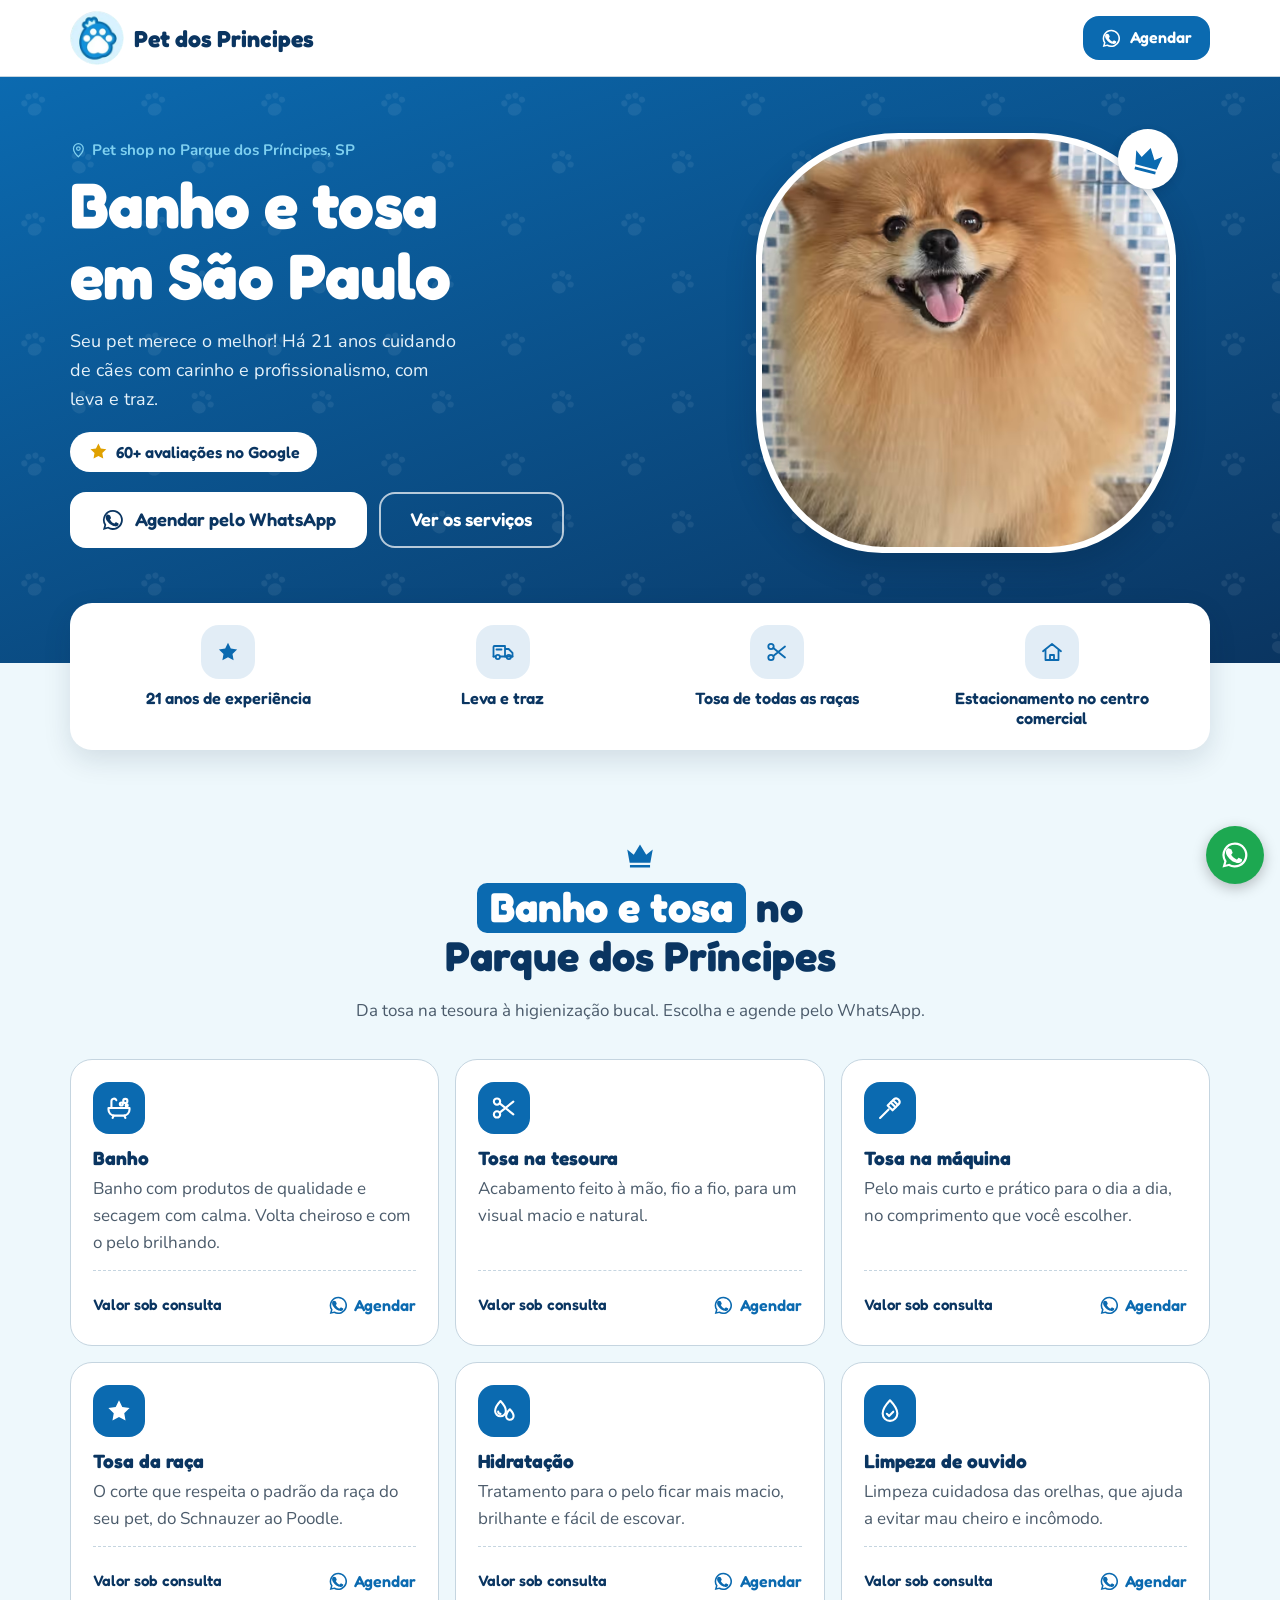
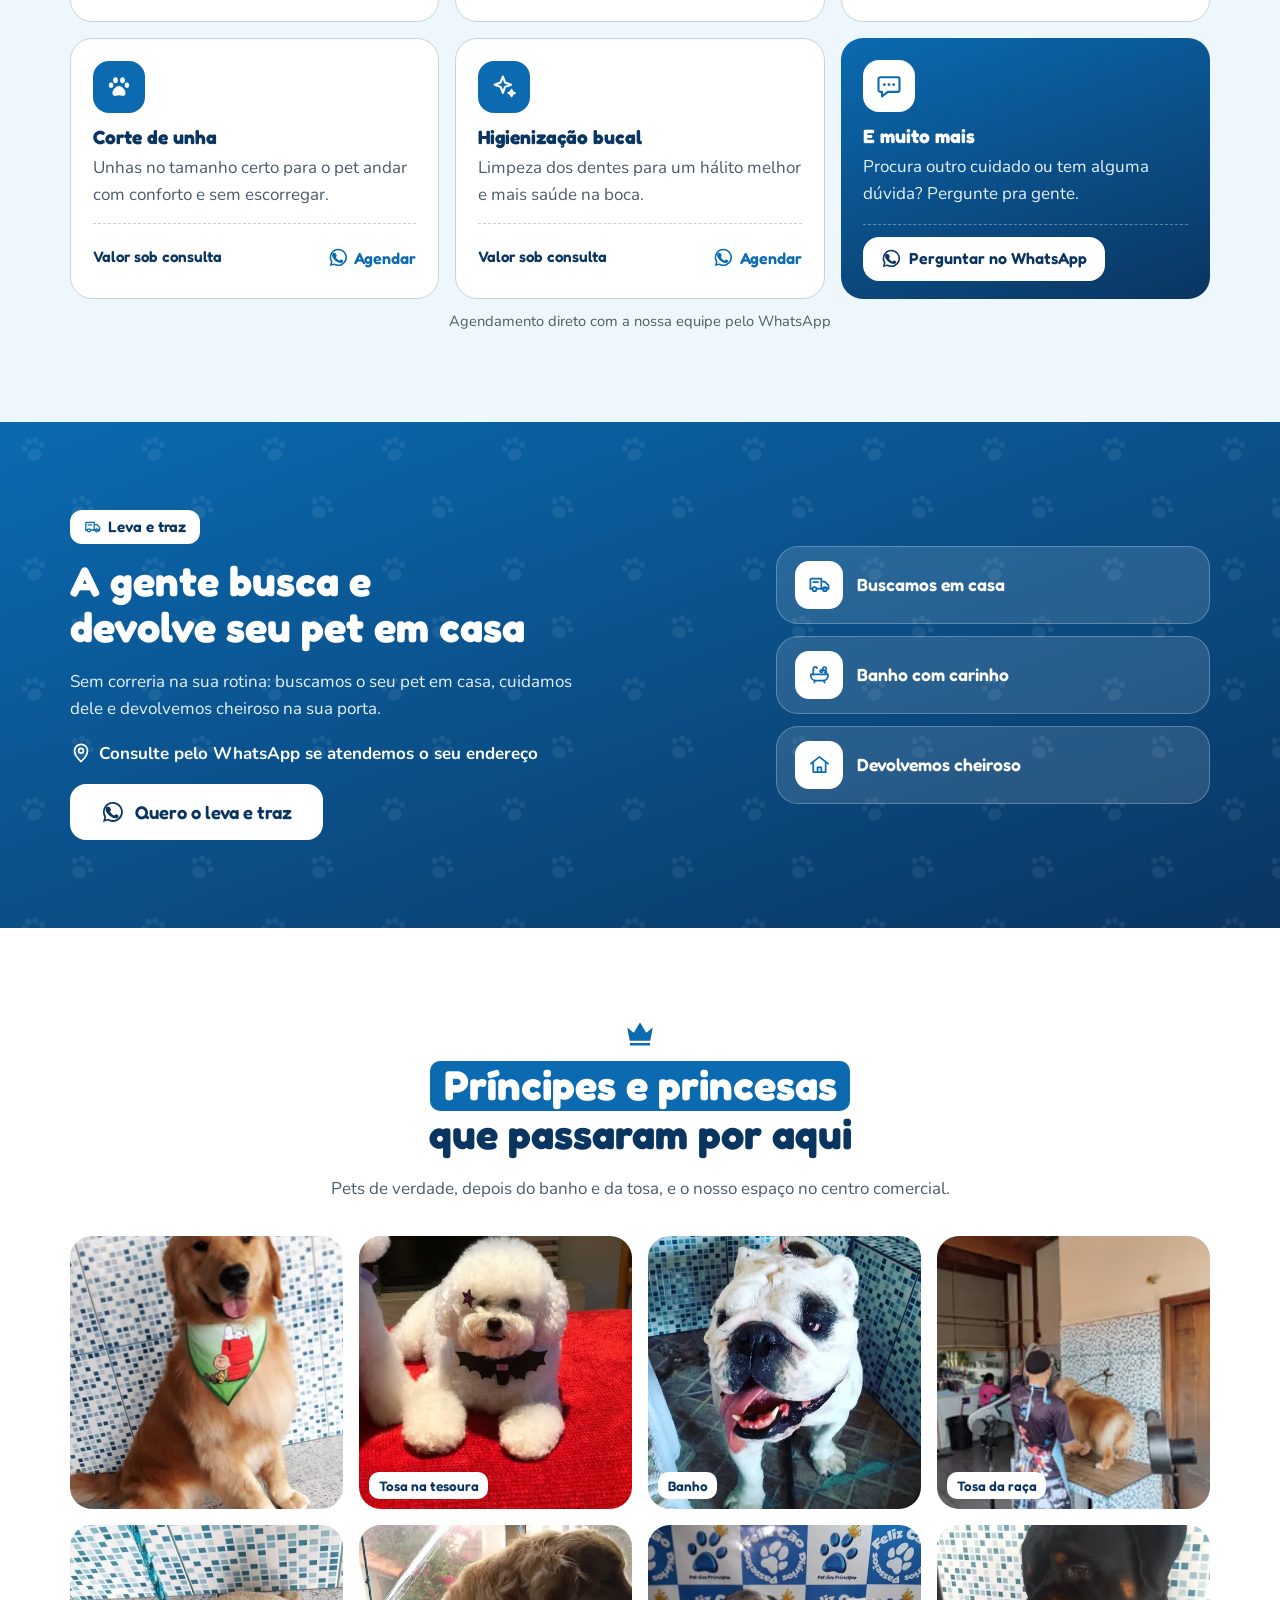
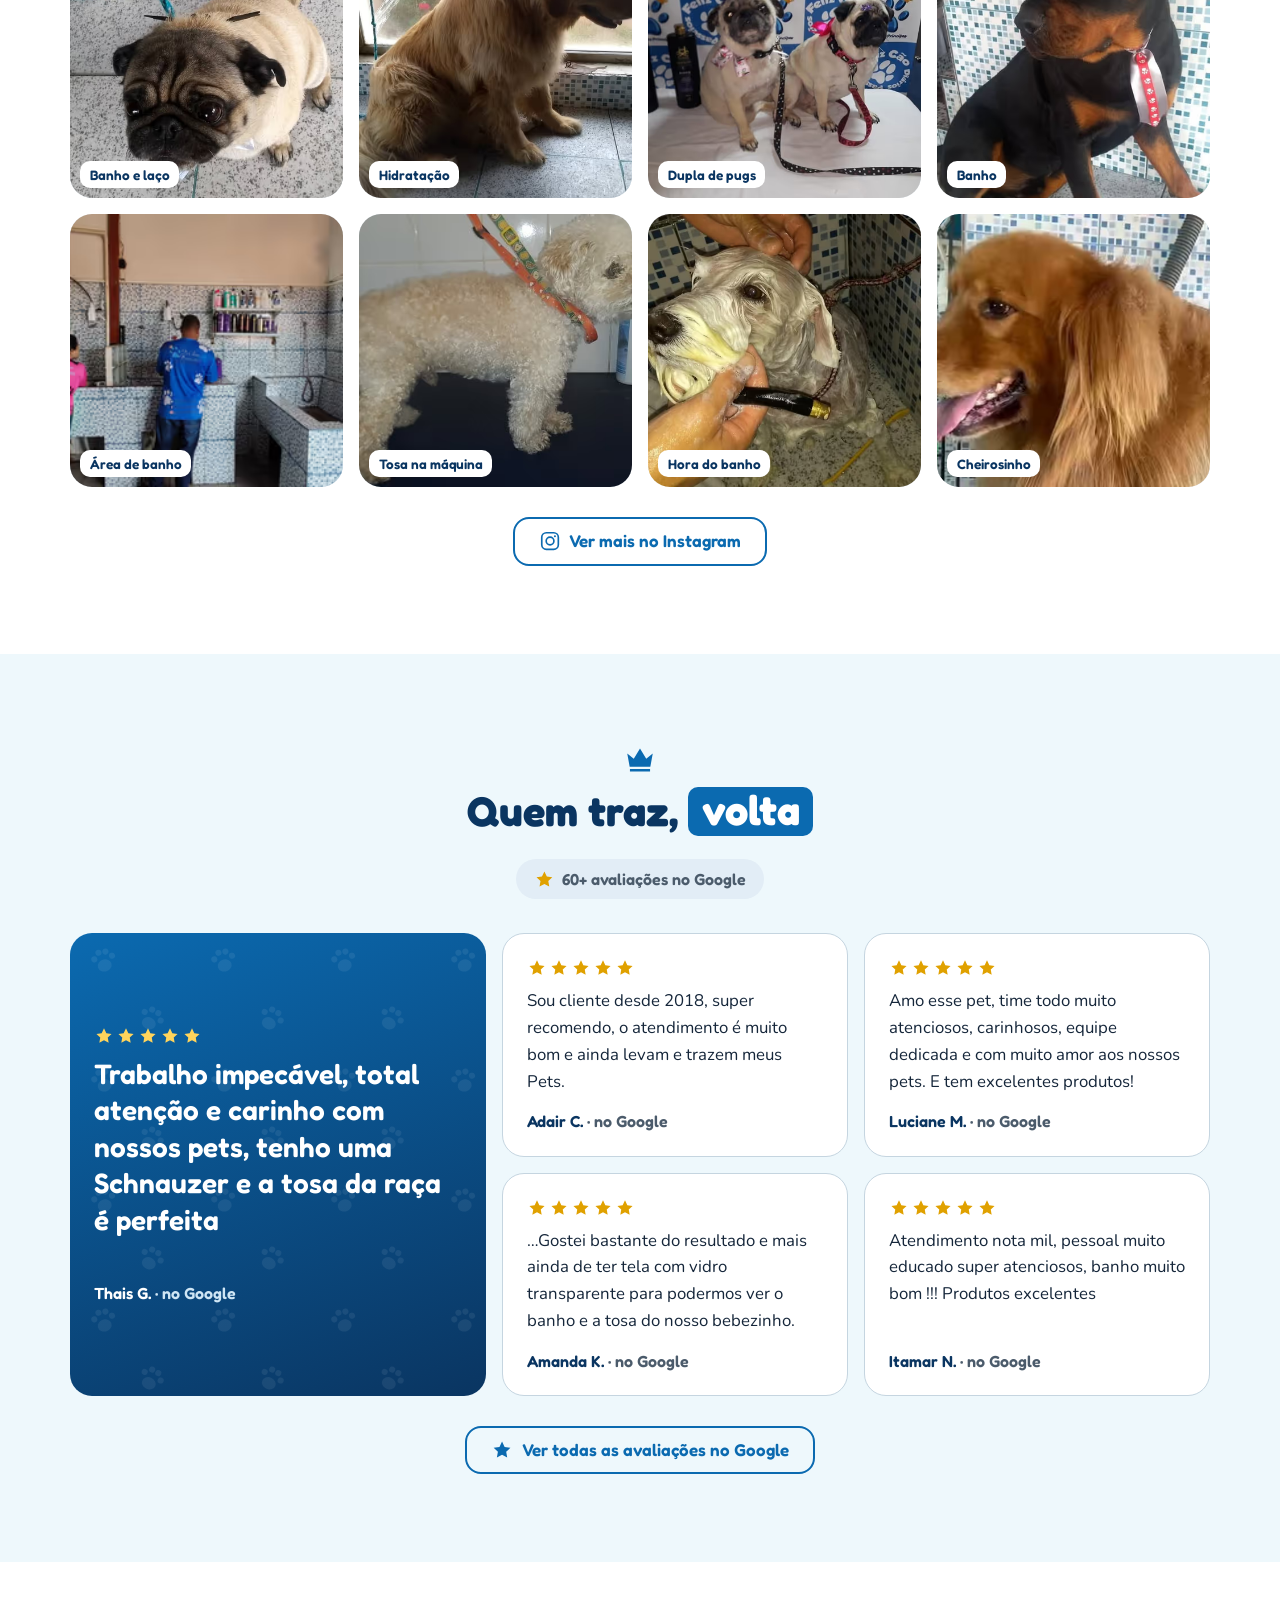
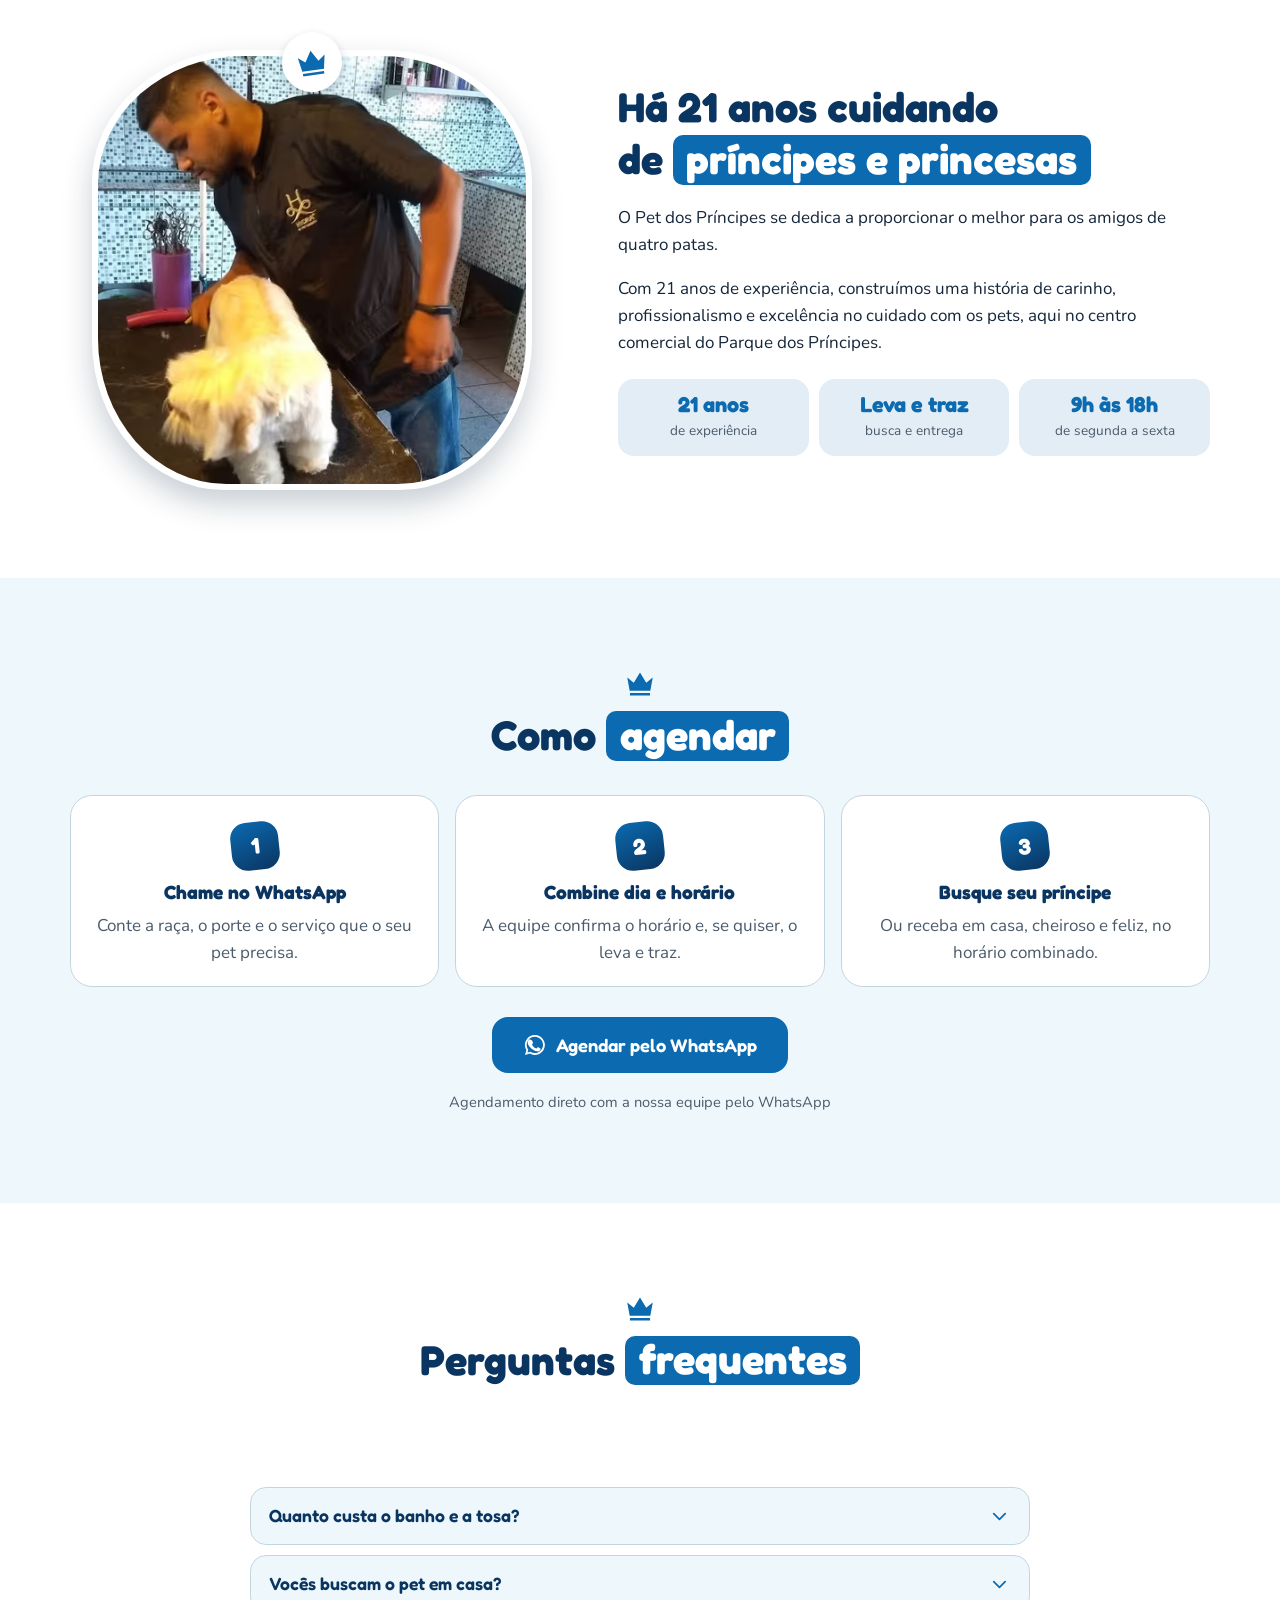
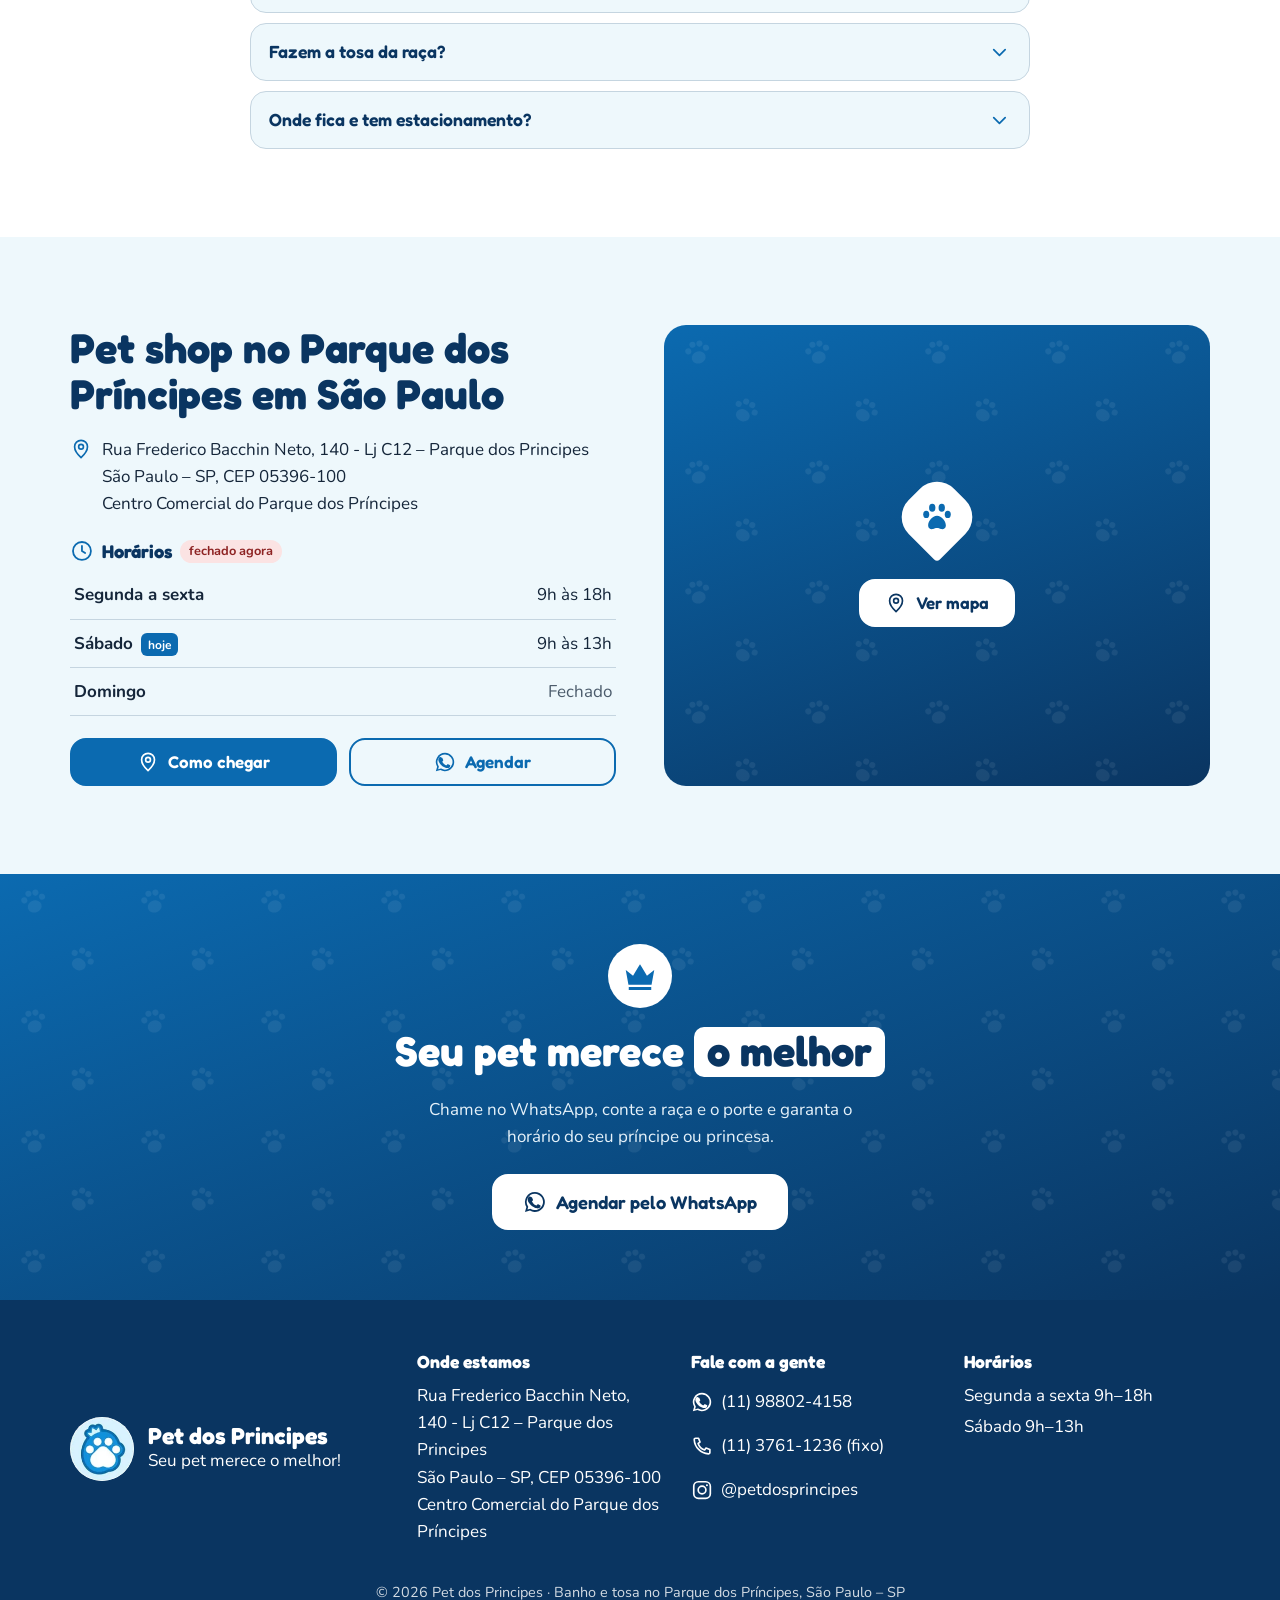
==== index.html @ 3088154c "Primeiro commit" ====
<!doctype html>
<html lang="pt-BR">
<head>
  <meta charset="utf-8">
  <meta name="viewport" content="width=device-width, initial-scale=1">
  <title>Banho e Tosa em São Paulo | Pet dos Principes</title>
  <meta name="description" content="Banho, tosa na tesoura, na máquina e tosa da raça no Parque dos Príncipes, em São Paulo. Tem leva e traz. Agende pelo WhatsApp.">
  <meta name="robots" content="noindex, nofollow">
  <meta name="theme-color" content="#0A3561">
  <link rel="icon" type="image/png" sizes="32x32" href="favicon-32.png">
  <link rel="apple-touch-icon" href="apple-touch-icon.png">
  <link rel="manifest" href="site.webmanifest">
  <meta property="og:type" content="website">
  <meta property="og:locale" content="pt_BR">
  <meta property="og:site_name" content="Pet dos Principes">
  <meta property="og:title" content="Banho e Tosa em São Paulo | Pet dos Principes">
  <meta property="og:description" content="Banho, tosa na tesoura, na máquina e tosa da raça no Parque dos Príncipes, em São Paulo. Tem leva e traz. Agende pelo WhatsApp.">
  <meta property="og:url" content="https://pet-dos-principes-a.pages.dev/">
  <meta property="og:image" content="https://pet-dos-principes-a.pages.dev/img/og-spitz-depois-do-banho.jpg">
  <meta property="og:image:width" content="1200">
  <meta property="og:image:height" content="630">
  <meta property="og:image:alt" content="Spitz alemão sorrindo depois do banho e da escovação no Pet dos Principes, em São Paulo">
  <meta name="twitter:card" content="summary_large_image">
  <link rel="preload" href="fontes/fredoka-700.woff2" as="font" type="font/woff2" crossorigin>
  <link rel="preload" href="fontes/nunito-400.woff2" as="font" type="font/woff2" crossorigin>
  <style>:root{--primaria:#0B6AB0;--primaria-escura:#09558D;--primaria-suave:#E2EDF6;--sobre-primaria:#FFFFFF;--secundaria:#0A3561;--secundaria-escura:#082849;--secundaria-suave:#E2E7EC;--sobre-secundaria:#FFFFFF;--destaque:#7FD0F0;--sobre-destaque:#15263A;--fundo:#EEF8FC;--fundo-2:#DEEEF7;--texto:#15263A;--texto-suave:#4B5B6B;--linha:#C5D5E0;--sobre-primaria-suave:#DDEAF4;--sobre-secundaria-suave:#D3DBE3}@font-face{font-family:"Fredoka";src:url(fontes/fredoka-700.woff2) format("woff2");font-weight:700;font-display:swap}
@font-face{font-family:"Fredoka";src:url(fontes/fredoka-600.woff2) format("woff2");font-weight:600;font-display:swap}
@font-face{font-family:"Nunito";src:url(fontes/nunito-400.woff2) format("woff2");font-weight:400;font-display:swap}
@font-face{font-family:"Nunito";src:url(fontes/nunito-700.woff2) format("woff2");font-weight:700;font-display:swap}
:root{
  --whats:#1DA851;--branco:#fff;
  --f-titulo:"Fredoka","Trebuchet MS",system-ui,sans-serif;
  --f-texto:"Nunito",system-ui,-apple-system,"Segoe UI",Roboto,Arial,sans-serif;
  --raio:22px;
  --degrade:linear-gradient(160deg,var(--primaria) 0%,var(--secundaria) 100%);
  --patas:url("data:image/svg+xml,%3Csvg xmlns='http://www.w3.org/2000/svg' width='120' height='120' viewBox='0 0 120 120'%3E%3Cg fill='%23fff' fill-opacity='.07'%3E%3Cg transform='translate(18 20) rotate(-18)'%3E%3Cellipse cx='12' cy='17' rx='7' ry='6'/%3E%3Ccircle cx='4' cy='8' r='3'/%3E%3Ccircle cx='10' cy='3' r='3'/%3E%3Ccircle cx='17' cy='4' r='3'/%3E%3Ccircle cx='22' cy='10' r='3'/%3E%3C/g%3E%3Cg transform='translate(74 70) rotate(22)'%3E%3Cellipse cx='12' cy='17' rx='7' ry='6'/%3E%3Ccircle cx='4' cy='8' r='3'/%3E%3Ccircle cx='10' cy='3' r='3'/%3E%3Ccircle cx='17' cy='4' r='3'/%3E%3Ccircle cx='22' cy='10' r='3'/%3E%3C/g%3E%3C/g%3E%3C/svg%3E")
}
*,*::before,*::after{box-sizing:border-box}
html{-webkit-text-size-adjust:100%;scroll-behavior:smooth;scroll-padding-top:76px}
body{margin:0;background:var(--fundo);color:var(--texto);font:400 1.0625rem/1.6 var(--f-texto);overflow-x:hidden}
img,svg,video{display:block;max-width:100%}
img{height:auto}
h1,h2,h3{font-family:var(--f-titulo);color:var(--secundaria);line-height:1.1;margin:0 0 .45em;font-weight:700;text-wrap:balance}
p{margin:0 0 1em}
a{color:var(--primaria)}
:focus-visible{outline:3px solid var(--destaque);outline-offset:3px}
.container{width:100%;max-width:1180px;margin-inline:auto;padding-inline:20px}
[hidden]{display:none!important}
.sr-only{position:absolute!important;width:1px;height:1px;padding:0;margin:-1px;overflow:hidden;clip:rect(0,0,0,0);white-space:nowrap;border:0}
.pular{position:absolute;left:12px;top:-60px;z-index:100;background:var(--secundaria);color:#fff;padding:12px 18px;font-weight:700}
.pular:focus{top:12px}
.ico{width:1.3em;height:1.3em;flex:none;fill:none;stroke:currentColor;stroke-width:1.8;stroke-linecap:round;stroke-linejoin:round}
.patas{background-image:var(--patas),var(--degrade);background-size:120px 120px,auto}

/* Botões: pílula com cantos arredondados como a pata do logo */
.btn{display:inline-flex;align-items:center;justify-content:center;gap:.5em;min-height:48px;padding:.65em 1.4em;border:2px solid var(--primaria);border-radius:16px;
  background:var(--primaria);color:var(--sobre-primaria);font:600 1.0625rem/1.2 var(--f-titulo);text-decoration:none;text-align:center;cursor:pointer;transition:background-color .15s,color .15s,border-color .15s}
.btn:hover{background:var(--primaria-escura);border-color:var(--primaria-escura)}
.btn--sm{min-height:44px;padding:.45em 1em;font-size:1rem}
.btn--lg{min-height:56px;font-size:1.15rem;padding:.75em 1.6em}
.btn--branco{background:#fff;border-color:#fff;color:var(--secundaria)}
.btn--branco:hover{background:var(--primaria-suave);border-color:var(--primaria-suave);color:var(--secundaria)}
.btn--vazado{background:transparent;border-color:rgba(255,255,255,.7);color:#fff}
.btn--vazado:hover{background:rgba(255,255,255,.12);border-color:#fff;color:#fff}
.btn--contorno{background:transparent;color:var(--primaria)}
.btn--contorno:hover{background:var(--primaria);color:var(--sobre-primaria)}

/* Cabeçalho */
.cabecalho{position:sticky;top:0;z-index:50;background:rgba(255,255,255,.96);border-bottom:1px solid var(--linha)}
.cabecalho .container{display:flex;align-items:center;justify-content:space-between;gap:12px;height:64px}
.marca{display:flex;align-items:center;gap:10px;text-decoration:none;min-width:0}
.marca img{width:44px;height:44px;border-radius:50%}
.marca-nome{font:700 clamp(1.1rem,4.8vw,1.45rem)/1.05 var(--f-titulo);color:var(--secundaria);margin:0}
.cabecalho .btn{flex:none}

/* Hero: faixa azul em degradê com patinhas, como os posts */
.hero{color:#fff;padding:28px 0 72px;position:relative}
.hero-grid{display:grid;gap:22px;align-items:center}
.hero-txt{text-align:center}
.hero-local{display:inline-flex;align-items:center;gap:.35em;font-weight:700;font-size:.95rem;color:var(--destaque);margin:0 0 .5em}
.hero-local .ico{width:1.1em;height:1.1em}
.hero h1{color:#fff;font-size:clamp(2.2rem,9vw,4rem);letter-spacing:-.01em;margin-bottom:.25em}
.hero-sub{font-size:1.125rem;max-width:36ch;margin-inline:auto;color:#E6F2FA}
.selo-google{display:inline-flex;align-items:center;gap:.45em;background:#fff;color:var(--secundaria);font:600 1rem/1 var(--f-titulo);padding:.6em 1.1em;border-radius:999px;text-decoration:none;margin:0 0 20px}
.selo-google .ico{color:#E0A100;fill:currentColor;stroke:none}
.hero-ctas{display:flex;flex-wrap:wrap;gap:12px;justify-content:center}
.hero-ctas .btn{flex:1 1 240px}

/* "Almofada": foto com cantos bem redondos, como a pata do logo, e a coroinha */
.almofada{position:relative;margin:0;border-radius:34% 34% 30% 30% / 30% 30% 34% 34%;border:6px solid #fff;background:#fff;box-shadow:0 14px 30px rgba(6,30,60,.22)}
.almofada picture,.almofada img{display:block;width:100%;height:100%;object-fit:cover;border-radius:inherit}
.almofada-coroa{position:absolute;top:-18px;left:50%;transform:translateX(-50%) rotate(-8deg);display:grid;place-items:center;width:46px;height:46px;border-radius:50%;background:#fff;color:var(--primaria);box-shadow:0 4px 10px rgba(6,30,60,.2)}
.almofada-coroa .ico{width:28px;height:28px}
.hero-foto{width:min(56vw,230px);aspect-ratio:1;margin:14px auto 0}

/* Diferenciais: cartão branco que sobe em cima da faixa azul */
.difs{position:relative;z-index:2;margin-top:-44px}
.difs-lista{list-style:none;margin:0;padding:18px;display:grid;grid-template-columns:repeat(2,minmax(0,1fr));gap:14px 10px;background:#fff;border-radius:var(--raio);box-shadow:0 10px 28px rgba(6,30,60,.12)}
.difs-lista li{display:flex;align-items:center;gap:10px;font:600 .95rem/1.2 var(--f-titulo);color:var(--secundaria);min-width:0}
.dif-ico{display:grid;place-items:center;flex:none;width:42px;height:42px;border-radius:14px;background:var(--primaria-suave);color:var(--primaria)}
.dif-ico .ico{width:24px;height:24px}
.difs-lista[data-n="1"],.difs-lista[data-n="3"]{grid-template-columns:1fr}

/* Botão fixo do WhatsApp */
.whats-flutuante{position:fixed;right:16px;bottom:16px;z-index:60;display:grid;place-items:center;width:58px;height:58px;border-radius:50%;background:var(--whats);color:#fff;box-shadow:0 4px 14px rgba(0,0,0,.25)}
.whats-flutuante .ico{width:30px;height:30px}

@media (min-width:700px){
  .difs-lista,.difs-lista[data-n="3"]{grid-template-columns:repeat(var(--cols,4),minmax(0,1fr));padding:22px 26px}
  .difs-lista[data-n="2"]{--cols:2}.difs-lista[data-n="3"]{--cols:3}
  .difs-lista li{flex-direction:column;text-align:center;font-size:1.02rem}
  .dif-ico{width:54px;height:54px;border-radius:18px}
}
@media (min-width:900px){
  .cabecalho .container{height:76px}
  .marca img{width:54px;height:54px}
  .hero{padding:56px 0 110px}
  .hero-grid{grid-template-columns:1.1fr .9fr;gap:56px}
  .hero-txt{text-align:left;order:-1}
  .hero-sub{margin-inline:0}
  .hero-ctas{justify-content:flex-start}
  .hero-ctas .btn{flex:0 0 auto}
  .hero-foto{width:min(100%,420px);margin:0 auto}
  .almofada-coroa{width:60px;height:60px;top:-24px}.almofada-coroa .ico{width:36px;height:36px}
  .difs{margin-top:-60px}
}
@media (prefers-reduced-motion:reduce){*,*::before,*::after{animation:none!important;transition:none!important;scroll-behavior:auto!important}}
/* Foto do hero: rosto do pet no enquadramento; coroa no canto, fora da cabeça */
.hero-foto img{object-position:50% 25%}
.hero-foto .almofada-coroa{left:auto;right:-8px;top:-10px;transform:rotate(14deg)}
</style>
  <link rel="preload" href="style.css?v=41ab22df" as="style" onload="this.onload=null;this.rel='stylesheet'">
  <noscript><link rel="stylesheet" href="style.css?v=41ab22df"></noscript>
  <script src="comum.js?v=41ab22df" defer></script>
  <script src="main.js?v=41ab22df" defer></script>
  <script type="application/ld+json">
{
  "@context": "https://schema.org",
  "@type": "PetStore",
  "@id": "https://pet-dos-principes-a.pages.dev/#negocio",
  "name": "Pet dos Principes",
  "description": "Banho, tosa na tesoura, na máquina e tosa da raça no Parque dos Príncipes, em São Paulo. Tem leva e traz. Agende pelo WhatsApp.",
  "url": "https://pet-dos-principes-a.pages.dev/",
  "telephone": "+5511988024158",
  "image": "https://pet-dos-principes-a.pages.dev/img/og-spitz-depois-do-banho.jpg",
  "address": {
    "@type": "PostalAddress",
    "streetAddress": "Rua Frederico Bacchin Neto, 140 - Lj C12",
    "addressLocality": "São Paulo",
    "addressRegion": "SP",
    "postalCode": "05396-100",
    "addressCountry": "BR"
  },
  "geo": {
    "@type": "GeoCoordinates",
    "latitude": -23.5698549,
    "longitude": -46.7676851
  },
  "openingHoursSpecification": [
    {
      "@type": "OpeningHoursSpecification",
      "dayOfWeek": [
        "Monday",
        "Tuesday",
        "Wednesday",
        "Thursday",
        "Friday"
      ],
      "opens": "09:00",
      "closes": "18:00"
    },
    {
      "@type": "OpeningHoursSpecification",
      "dayOfWeek": [
        "Saturday"
      ],
      "opens": "09:00",
      "closes": "13:00"
    }
  ],
  "sameAs": [
    "https://www.instagram.com/petdosprincipes/"
  ],
  "hasMap": "https://maps.google.com/?cid=9897320206006077592",
  "makesOffer": [
    {
      "@type": "Offer",
      "itemOffered": {
        "@type": "Service",
        "name": "Banho"
      }
    },
    {
      "@type": "Offer",
      "itemOffered": {
        "@type": "Service",
        "name": "Tosa na tesoura"
      }
    },
    {
      "@type": "Offer",
      "itemOffered": {
        "@type": "Service",
        "name": "Tosa na máquina"
      }
    },
    {
      "@type": "Offer",
      "itemOffered": {
        "@type": "Service",
        "name": "Tosa da raça"
      }
    },
    {
      "@type": "Offer",
      "itemOffered": {
        "@type": "Service",
        "name": "Hidratação"
      }
    },
    {
      "@type": "Offer",
      "itemOffered": {
        "@type": "Service",
        "name": "Limpeza de ouvido"
      }
    },
    {
      "@type": "Offer",
      "itemOffered": {
        "@type": "Service",
        "name": "Corte de unha"
      }
    },
    {
      "@type": "Offer",
      "itemOffered": {
        "@type": "Service",
        "name": "Higienização bucal"
      }
    }
  ],
  "logo": "https://pet-dos-principes-a.pages.dev/img/logo-logo.png",
  "areaServed": [
    "Parque dos Príncipes",
    "Vila São Francisco",
    "Rio Pequeno",
    "Raposo Tavares",
    "São Paulo"
  ]
}
  </script>
</head>
<body>
  <a class="pular" href="#conteudo">Pular para o conteúdo</a>
  <svg width="0" height="0" style="position:absolute" aria-hidden="true" focusable="false">
  <symbol id="i-whats" viewBox="0 0 24 24"><path fill="currentColor" stroke="none" d="M12 2a10 10 0 0 0-8.6 15.1L2 22l5-1.3A10 10 0 1 0 12 2zm0 1.8a8.2 8.2 0 1 1-4.2 15.3l-.3-.2-3 .8.8-2.9-.2-.3A8.2 8.2 0 0 1 12 3.8z"/><path fill="currentColor" stroke="none" d="M8.6 7.3c.2 0 .4 0 .6.5l.8 1.9c.1.2.1.4 0 .6l-.4.6-.4.4c-.1.2-.3.3-.1.6.2.3.8 1.3 1.7 2.1 1.2 1 2.1 1.3 2.4 1.5.3.1.5.1.6-.1l.9-1c.2-.3.4-.2.6-.1l1.8.9c.3.1.5.2.5.3.1.2.1.8-.2 1.5-.3.7-1.6 1.4-2.2 1.4-.6.1-1.1.3-3.8-.8-3.2-1.3-5.2-4.5-5.4-4.7-.2-.2-1.3-1.7-1.3-3.3 0-1.5.8-2.3 1.1-2.6.3-.3.6-.4.8-.4h.4z"/></symbol>
  <symbol id="i-coracao" viewBox="0 0 24 24"><path d="M12 20.5s-7.6-4.6-9.5-9.2C1 7.8 3 4.3 6.5 4.3c2.2 0 3.7 1.3 5.5 3.2 1.8-1.9 3.3-3.2 5.5-3.2 3.5 0 5.5 3.5 4 7-1.9 4.6-9.5 9.2-9.5 9.2z"/><g fill="currentColor" stroke="none"><ellipse cx="12" cy="13.6" rx="2.3" ry="1.9"/><circle cx="9.3" cy="10.9" r=".95"/><circle cx="11" cy="9.4" r=".95"/><circle cx="13" cy="9.4" r=".95"/><circle cx="14.7" cy="10.9" r=".95"/></g></symbol>
  <symbol id="i-van" viewBox="0 0 24 24"><path d="M2.5 16.5V7a1 1 0 0 1 1-1H14v10.5M14 9h3.6l3.9 3.9v3.6H14"/><path d="M2.5 16.5h2M9 16.5h6.5M20 16.5h1.5"/><circle cx="6.8" cy="17" r="2.1"/><circle cx="17.8" cy="17" r="2.1"/><path d="M5.5 9.5h5"/></symbol>
  <symbol id="i-gota" viewBox="0 0 24 24"><path d="M12 2.8s6.3 6.6 6.3 11.4a6.3 6.3 0 0 1-12.6 0C5.7 9.4 12 2.8 12 2.8z"/><path d="M9.3 14.4l1.9 1.9 3.6-3.7"/></symbol>
  <symbol id="i-pata" viewBox="0 0 24 24"><g fill="currentColor" stroke="none"><path d="M12 11.2c2.9 0 5.6 3.4 5.6 6.1 0 1.9-1.6 2.6-3 2.3-1-.2-1.7-.6-2.6-.6s-1.6.4-2.6.6c-1.4.3-3-.4-3-2.3 0-2.7 2.7-6.1 5.6-6.1z"/><ellipse cx="5.2" cy="10.4" rx="1.9" ry="2.3"/><ellipse cx="9" cy="6.2" rx="2" ry="2.5"/><ellipse cx="15" cy="6.2" rx="2" ry="2.5"/><ellipse cx="18.8" cy="10.4" rx="1.9" ry="2.3"/></g></symbol>
  <symbol id="i-banho" viewBox="0 0 24 24"><path d="M3 12h18v1.5a5 5 0 0 1-5 5H8a5 5 0 0 1-5-5V12z"/><path d="M7.5 18.5l-1 2M16.5 18.5l1 2M5.5 12V6.2a2.2 2.2 0 0 1 4.2-.9"/><circle cx="14" cy="8.6" r="1.3"/><circle cx="17.4" cy="6" r="1.8"/><circle cx="18.6" cy="9.8" r=".9"/></symbol>
  <symbol id="i-tesoura" viewBox="0 0 24 24"><circle cx="6" cy="6.5" r="2.7"/><circle cx="6" cy="17.5" r="2.7"/><path d="M8.3 8L20 17.5M8.3 16L20 6.5"/></symbol>
  <symbol id="i-higienica" viewBox="0 0 24 24"><path d="M11 3l1.9 5.1L18 10l-5.1 1.9L11 17l-1.9-5.1L4 10l5.1-1.9z"/><path d="M18.5 14.5l.8 1.9 1.9.8-1.9.8-.8 1.9-.8-1.9-1.9-.8 1.9-.8z"/></symbol>
  <symbol id="i-hidratacao" viewBox="0 0 24 24"><path d="M9 3.5s4.6 4.9 4.6 8.4a4.6 4.6 0 0 1-9.2 0C4.4 8.4 9 3.5 9 3.5z"/><path d="M17 10.5s3.2 3.4 3.2 5.8a3.2 3.2 0 0 1-6.4 0c0-2.4 3.2-5.8 3.2-5.8z"/><path d="M7 12.5a2 2 0 0 0 2 2"/></symbol>
  <symbol id="i-chat" viewBox="0 0 24 24"><path d="M4.5 4.5h15a1.5 1.5 0 0 1 1.5 1.5v9.5a1.5 1.5 0 0 1-1.5 1.5H11l-5 4v-4H4.5A1.5 1.5 0 0 1 3 15.5V6a1.5 1.5 0 0 1 1.5-1.5z"/><g fill="currentColor" stroke="none"><circle cx="8" cy="10.8" r="1.2"/><circle cx="12" cy="10.8" r="1.2"/><circle cx="16" cy="10.8" r="1.2"/></g></symbol>
  <symbol id="i-estrela" viewBox="0 0 24 24"><path fill="currentColor" stroke="none" d="M12 2.8l2.8 5.8 6.3.9-4.6 4.4 1.1 6.3L12 17.2l-5.6 3 1.1-6.3L2.9 9.5l6.3-.9z"/></symbol>
  <symbol id="i-pin" viewBox="0 0 24 24"><path d="M12 21.2s-7-6.2-7-11.7a7 7 0 0 1 14 0c0 5.5-7 11.7-7 11.7z"/><circle cx="12" cy="9.5" r="2.6"/></symbol>
  <symbol id="i-relogio" viewBox="0 0 24 24"><circle cx="12" cy="12" r="9"/><path d="M12 7v5l3.2 2"/></symbol>
  <symbol id="i-insta" viewBox="0 0 24 24"><rect x="3" y="3" width="18" height="18" rx="5"/><circle cx="12" cy="12" r="4.2"/><circle cx="17.3" cy="6.7" r="1.1" fill="currentColor" stroke="none"/></symbol>
  <symbol id="i-som" viewBox="0 0 24 24"><path d="M3.5 9.2h3.8L12 5v14l-4.7-4.2H3.5z"/><path d="M15.5 8.8a4.6 4.6 0 0 1 0 6.4M18.3 6a8.6 8.6 0 0 1 0 12"/></symbol>
  <symbol id="i-mudo" viewBox="0 0 24 24"><path d="M3.5 9.2h3.8L12 5v14l-4.7-4.2H3.5z"/><path d="M15.5 9.5l5 5M20.5 9.5l-5 5"/></symbol>
  <symbol id="i-pausa" viewBox="0 0 24 24"><path d="M9 5v14M15 5v14" stroke-width="2.6"/></symbol>
  <symbol id="i-tocar" viewBox="0 0 24 24"><path fill="currentColor" stroke="none" d="M8 5.2v13.6a.6.6 0 0 0 .9.5l10.8-6.8a.6.6 0 0 0 0-1L8.9 4.7a.6.6 0 0 0-.9.5z"/></symbol>
  <symbol id="i-seta" viewBox="0 0 24 24"><path d="M6 9l6 6 6-6"/></symbol>
  <symbol id="i-presente" viewBox="0 0 24 24"><path d="M4.5 11.5h15V20a1 1 0 0 1-1 1h-13a1 1 0 0 1-1-1z"/><rect x="3" y="7.5" width="18" height="4" rx="1"/><path d="M12 7.5V21M12 7.5C10.8 4.6 7.4 4 7.2 6c-.2 1.6 2.3 1.5 4.8 1.5zm0 0c1.2-2.9 4.6-3.5 4.8-1.5.2 1.6-2.3 1.5-4.8 1.5z"/></symbol>
  <symbol id="i-casa" viewBox="0 0 24 24"><path d="M3 11.2L12 4l9 7.2M5.5 9.5V20h13V9.5M10 20v-5h4v5"/></symbol>
  <symbol id="i-laco" viewBox="0 0 24 24"><path d="M12 11.5C9 6 3.5 5 2.8 8.4c-.6 3 2.2 5.8 9.2 3.1zM12 11.5c3-5.5 8.5-6.5 9.2-3.1.6 3-2.2 5.8-9.2 3.1z"/><circle cx="12" cy="11.5" r="1.6"/><path d="M11 13l-2.5 6.5M13 13l2.5 6.5"/></symbol>
  <symbol id="i-gato" viewBox="0 0 24 24"><path d="M5 10V4l4.2 3.3h5.6L19 4v6c1.3 1.3 2 2.9 2 4.6 0 3.9-4 6.4-9 6.4s-9-2.5-9-6.4c0-1.7.7-3.3 2-4.6z"/><g fill="currentColor" stroke="none"><circle cx="9" cy="13" r="1.1"/><circle cx="15" cy="13" r="1.1"/></g><path d="M11 16.2h2l-1 1z"/></symbol>
  <symbol id="i-escova" viewBox="0 0 24 24"><path d="M3.5 20.5l7.3-7.3"/><path d="M10 9.8l4.2 4.2 5.4-5.4a3 3 0 0 0-4.2-4.2z"/><path d="M12.6 7.2l4.2 4.2M14.7 5.4l3.9 3.9"/></symbol>
  <symbol id="i-coroa" viewBox="0 0 24 24"><path fill="currentColor" stroke="none" d="M3 8.2l4.6 3.6L12 4.5l4.4 7.3L21 8.2l-1.7 9.3H4.7zM4.9 19h14.2v1.8H4.9z"/></symbol>
  <symbol id="i-fone" viewBox="0 0 24 24"><path d="M5 3.5h3.2l1.6 4.2-2.1 1.5a11 11 0 0 0 7.1 7.1l1.5-2.1 4.2 1.6V19a1.5 1.5 0 0 1-1.6 1.5A16.5 16.5 0 0 1 3.5 5.1 1.5 1.5 0 0 1 5 3.5z"/></symbol>
</svg>

  <header class="cabecalho">
    <div class="container">
      <a class="marca" href="#topo" aria-label="Pet dos Principes, voltar ao início"><img src="img/logo-logo-120.webp" srcset="img/logo-logo-120.webp 120w, img/logo-logo-240.webp 240w" sizes="48px" width="120" height="120" alt=""><span class="marca-nome">Pet dos Principes</span></a>
      <a class="btn btn--sm" href="https://wa.me/5511988024158?text=Ol%C3%A1!%20Vi%20o%20site%20e%20quero%20agendar%20um%20hor%C3%A1rio%20para%20o%20meu%20pet%20%F0%9F%90%BE" target="_blank" rel="noopener" data-local="cabecalho"><svg class="ico" aria-hidden="true" focusable="false"><use href="#i-whats"></use></svg>Agendar</a>
    </div>
  </header>

  <main id="conteudo">
    <section class="hero patas" id="topo" aria-labelledby="hero-titulo">
      <div class="container hero-grid">
        <figure class="hero-foto almofada almofada--coroa">
          <picture><source type="image/avif" srcset="img/spitz-depois-do-banho-480.avif 480w, img/spitz-depois-do-banho-960.avif 960w" sizes="(min-width: 900px) 440px, 56vw"><source type="image/webp" srcset="img/spitz-depois-do-banho-480.webp 480w, img/spitz-depois-do-banho-960.webp 960w" sizes="(min-width: 900px) 440px, 56vw"><img src="img/spitz-depois-do-banho-960.jpg" alt="Spitz alemão sorrindo depois do banho e da escovação no Pet dos Principes, em São Paulo" width="720" height="960" fetchpriority="high" decoding="async"></picture>
          <span class="almofada-coroa" aria-hidden="true"><svg class="ico" aria-hidden="true" focusable="false"><use href="#i-coroa"></use></svg></span>
        </figure>
        <div class="hero-txt">
          <p class="hero-local"><svg class="ico" aria-hidden="true" focusable="false"><use href="#i-pin"></use></svg><span>Pet shop no Parque dos Príncipes, SP</span></p>
          <h1 id="hero-titulo">Banho e tosa em São Paulo</h1>
          <p class="hero-sub">Seu pet merece o melhor! Há 21 anos cuidando de cães com carinho e profissionalismo, com leva e traz.</p>
          <a class="selo-google" href="#avaliacoes"><svg class="ico" aria-hidden="true" focusable="false"><use href="#i-estrela"></use></svg><span>60+ avaliações no Google</span></a>
          <div class="hero-ctas">
            <a class="btn btn--lg btn--branco" href="https://wa.me/5511988024158?text=Ol%C3%A1!%20Vi%20o%20site%20e%20quero%20agendar%20um%20hor%C3%A1rio%20para%20o%20meu%20pet%20%F0%9F%90%BE" target="_blank" rel="noopener" data-local="hero"><svg class="ico" aria-hidden="true" focusable="false"><use href="#i-whats"></use></svg>Agendar pelo WhatsApp</a>
            <a class="btn btn--lg btn--vazado" href="#servicos">Ver os serviços</a>
          </div>
        </div>
      </div>
    </section>

    <section class="difs" aria-label="Diferenciais">
      <div class="container">
        <ul class="difs-lista" data-n="4"><li><span class="dif-ico"><svg class="ico" aria-hidden="true" focusable="false"><use href="#i-estrela"></use></svg></span><span>21 anos de experiência</span></li><li><span class="dif-ico"><svg class="ico" aria-hidden="true" focusable="false"><use href="#i-van"></use></svg></span><span>Leva e traz</span></li><li><span class="dif-ico"><svg class="ico" aria-hidden="true" focusable="false"><use href="#i-tesoura"></use></svg></span><span>Tosa de todas as raças</span></li><li><span class="dif-ico"><svg class="ico" aria-hidden="true" focusable="false"><use href="#i-casa"></use></svg></span><span>Estacionamento no centro comercial</span></li></ul>
      </div>
    </section>
    <section class="secao" id="servicos" aria-labelledby="servicos-titulo">
      <div class="container">
        <header class="secao-topo"><svg class="ico coroa" aria-hidden="true" focusable="false"><use href="#i-coroa"></use></svg><h2 id="servicos-titulo"><span class="tarja">Banho e tosa</span> no Parque dos Príncipes</h2><p>Da tosa na tesoura à higienização bucal. Escolha e agende pelo WhatsApp.</p></header>
        <ul class="servicos" data-r2="1" data-r3="0"><li class="servico"><span class="servico-ico"><svg class="ico" aria-hidden="true" focusable="false"><use href="#i-banho"></use></svg></span><h3>Banho</h3><p>Banho com produtos de qualidade e secagem com calma. Volta cheiroso e com o pelo brilhando.</p><div class="servico-pe"><span class="servico-preco">Valor sob consulta</span><a class="link-whats" href="https://wa.me/5511988024158?text=Ol%C3%A1!%20Vi%20o%20site%20e%20quero%20agendar%20banho%20para%20o%20meu%20pet%20%F0%9F%90%BE" target="_blank" rel="noopener" aria-label="Agendar: Banho" data-local="servico"><svg class="ico" aria-hidden="true" focusable="false"><use href="#i-whats"></use></svg>Agendar</a></div></li><li class="servico"><span class="servico-ico"><svg class="ico" aria-hidden="true" focusable="false"><use href="#i-tesoura"></use></svg></span><h3>Tosa na tesoura</h3><p>Acabamento feito à mão, fio a fio, para um visual macio e natural.</p><div class="servico-pe"><span class="servico-preco">Valor sob consulta</span><a class="link-whats" href="https://wa.me/5511988024158?text=Ol%C3%A1!%20Vi%20o%20site%20e%20quero%20agendar%20tosa%20na%20tesoura%20para%20o%20meu%20pet%20%F0%9F%90%BE" target="_blank" rel="noopener" aria-label="Agendar: Tosa na tesoura" data-local="servico"><svg class="ico" aria-hidden="true" focusable="false"><use href="#i-whats"></use></svg>Agendar</a></div></li><li class="servico"><span class="servico-ico"><svg class="ico" aria-hidden="true" focusable="false"><use href="#i-escova"></use></svg></span><h3>Tosa na máquina</h3><p>Pelo mais curto e prático para o dia a dia, no comprimento que você escolher.</p><div class="servico-pe"><span class="servico-preco">Valor sob consulta</span><a class="link-whats" href="https://wa.me/5511988024158?text=Ol%C3%A1!%20Vi%20o%20site%20e%20quero%20agendar%20tosa%20na%20m%C3%A1quina%20para%20o%20meu%20pet%20%F0%9F%90%BE" target="_blank" rel="noopener" aria-label="Agendar: Tosa na máquina" data-local="servico"><svg class="ico" aria-hidden="true" focusable="false"><use href="#i-whats"></use></svg>Agendar</a></div></li><li class="servico"><span class="servico-ico"><svg class="ico" aria-hidden="true" focusable="false"><use href="#i-estrela"></use></svg></span><h3>Tosa da raça</h3><p>O corte que respeita o padrão da raça do seu pet, do Schnauzer ao Poodle.</p><div class="servico-pe"><span class="servico-preco">Valor sob consulta</span><a class="link-whats" href="https://wa.me/5511988024158?text=Ol%C3%A1!%20Vi%20o%20site%20e%20quero%20agendar%20tosa%20da%20ra%C3%A7a%20para%20o%20meu%20pet%20%F0%9F%90%BE" target="_blank" rel="noopener" aria-label="Agendar: Tosa da raça" data-local="servico"><svg class="ico" aria-hidden="true" focusable="false"><use href="#i-whats"></use></svg>Agendar</a></div></li><li class="servico"><span class="servico-ico"><svg class="ico" aria-hidden="true" focusable="false"><use href="#i-hidratacao"></use></svg></span><h3>Hidratação</h3><p>Tratamento para o pelo ficar mais macio, brilhante e fácil de escovar.</p><div class="servico-pe"><span class="servico-preco">Valor sob consulta</span><a class="link-whats" href="https://wa.me/5511988024158?text=Ol%C3%A1!%20Vi%20o%20site%20e%20quero%20agendar%20hidrata%C3%A7%C3%A3o%20para%20o%20meu%20pet%20%F0%9F%90%BE" target="_blank" rel="noopener" aria-label="Agendar: Hidratação" data-local="servico"><svg class="ico" aria-hidden="true" focusable="false"><use href="#i-whats"></use></svg>Agendar</a></div></li><li class="servico"><span class="servico-ico"><svg class="ico" aria-hidden="true" focusable="false"><use href="#i-gota"></use></svg></span><h3>Limpeza de ouvido</h3><p>Limpeza cuidadosa das orelhas, que ajuda a evitar mau cheiro e incômodo.</p><div class="servico-pe"><span class="servico-preco">Valor sob consulta</span><a class="link-whats" href="https://wa.me/5511988024158?text=Ol%C3%A1!%20Vi%20o%20site%20e%20quero%20agendar%20limpeza%20de%20ouvido%20para%20o%20meu%20pet%20%F0%9F%90%BE" target="_blank" rel="noopener" aria-label="Agendar: Limpeza de ouvido" data-local="servico"><svg class="ico" aria-hidden="true" focusable="false"><use href="#i-whats"></use></svg>Agendar</a></div></li><li class="servico"><span class="servico-ico"><svg class="ico" aria-hidden="true" focusable="false"><use href="#i-pata"></use></svg></span><h3>Corte de unha</h3><p>Unhas no tamanho certo para o pet andar com conforto e sem escorregar.</p><div class="servico-pe"><span class="servico-preco">Valor sob consulta</span><a class="link-whats" href="https://wa.me/5511988024158?text=Ol%C3%A1!%20Vi%20o%20site%20e%20quero%20agendar%20corte%20de%20unha%20para%20o%20meu%20pet%20%F0%9F%90%BE" target="_blank" rel="noopener" aria-label="Agendar: Corte de unha" data-local="servico"><svg class="ico" aria-hidden="true" focusable="false"><use href="#i-whats"></use></svg>Agendar</a></div></li><li class="servico"><span class="servico-ico"><svg class="ico" aria-hidden="true" focusable="false"><use href="#i-higienica"></use></svg></span><h3>Higienização bucal</h3><p>Limpeza dos dentes para um hálito melhor e mais saúde na boca.</p><div class="servico-pe"><span class="servico-preco">Valor sob consulta</span><a class="link-whats" href="https://wa.me/5511988024158?text=Ol%C3%A1!%20Vi%20o%20site%20e%20quero%20agendar%20higieniza%C3%A7%C3%A3o%20bucal%20para%20o%20meu%20pet%20%F0%9F%90%BE" target="_blank" rel="noopener" aria-label="Agendar: Higienização bucal" data-local="servico"><svg class="ico" aria-hidden="true" focusable="false"><use href="#i-whats"></use></svg>Agendar</a></div></li><li class="servico servico--mais"><span class="servico-ico"><svg class="ico" aria-hidden="true" focusable="false"><use href="#i-chat"></use></svg></span><h3>E muito mais</h3><p>Procura outro cuidado ou tem alguma dúvida? Pergunte pra gente.</p><div class="servico-pe"><a class="btn btn--branco btn--sm" href="https://wa.me/5511988024158?text=Ol%C3%A1!%20Vi%20o%20site%20e%20tenho%20uma%20d%C3%BAvida%20sobre%20os%20servi%C3%A7os%20%F0%9F%92%AC" target="_blank" rel="noopener"><svg class="ico" aria-hidden="true" focusable="false"><use href="#i-whats"></use></svg>Perguntar no WhatsApp</a></div></li></ul>
        <p class="microtexto centro">Agendamento direto com a nossa equipe pelo WhatsApp</p>
      </div>
    </section>

    <section class="secao faixa-azul patas" id="leva-e-traz" aria-labelledby="leva-titulo">
      <div class="container leva">
        <div class="leva-txt">
          <span class="etiqueta"><svg class="ico" aria-hidden="true" focusable="false"><use href="#i-van"></use></svg>Leva e traz</span>
          <h2 id="leva-titulo">A gente busca e devolve seu pet em casa</h2>
          <p>Sem correria na sua rotina: buscamos o seu pet em casa, cuidamos dele e devolvemos cheiroso na sua porta.</p>
          <p class="leva-info"><svg class="ico" aria-hidden="true" focusable="false"><use href="#i-pin"></use></svg><span>Consulte pelo WhatsApp se atendemos o seu endereço</span></p>
          <a class="btn btn--lg btn--branco" href="https://wa.me/5511988024158?text=Ol%C3%A1!%20Vi%20o%20site%20e%20quero%20agendar%20com%20o%20leva%20e%20traz%20%F0%9F%9A%90%F0%9F%90%BE" target="_blank" rel="noopener" data-local="leva-e-traz"><svg class="ico" aria-hidden="true" focusable="false"><use href="#i-whats"></use></svg>Quero o leva e traz</a>
        </div>
        <ol class="leva-passos">
          <li><span><svg class="ico" aria-hidden="true" focusable="false"><use href="#i-van"></use></svg></span>Buscamos em casa</li>
          <li><span><svg class="ico" aria-hidden="true" focusable="false"><use href="#i-banho"></use></svg></span>Banho com carinho</li>
          <li><span><svg class="ico" aria-hidden="true" focusable="false"><use href="#i-casa"></use></svg></span>Devolvemos cheiroso</li>
        </ol>
      </div>
    </section>
    <section class="secao secao--branca" id="galeria" aria-labelledby="galeria-titulo">
      <div class="container">
        <header class="secao-topo"><svg class="ico coroa" aria-hidden="true" focusable="false"><use href="#i-coroa"></use></svg><h2 id="galeria-titulo"><span class="tarja">Príncipes e princesas</span> que passaram por aqui</h2><p>Pets de verdade, depois do banho e da tosa, e o nosso espaço no centro comercial.</p></header>
        <ul class="galeria"><li><figure><picture><source type="image/avif" srcset="img/golden-bandana-banho-480.avif 480w, img/golden-bandana-banho-960.avif 960w" sizes="(min-width: 900px) 280px, 50vw"><source type="image/webp" srcset="img/golden-bandana-banho-480.webp 480w, img/golden-bandana-banho-960.webp 960w" sizes="(min-width: 900px) 280px, 50vw"><img src="img/golden-bandana-banho-960.jpg" alt="Golden retriever de bandana depois do banho no Pet dos Principes, em São Paulo" width="512" height="640" loading="lazy" decoding="async"></picture></figure></li><li><figure><picture><source type="image/avif" srcset="img/poodle-tosa-tesoura-480.avif 480w, img/poodle-tosa-tesoura-960.avif 960w" sizes="(min-width: 900px) 280px, 50vw"><source type="image/webp" srcset="img/poodle-tosa-tesoura-480.webp 480w, img/poodle-tosa-tesoura-960.webp 960w" sizes="(min-width: 900px) 280px, 50vw"><img src="img/poodle-tosa-tesoura-960.jpg" alt="Poodle branco com tosa na tesoura bem redondinha, deitado num tapete vermelho" width="640" height="640" loading="lazy" decoding="async"></picture><figcaption>Tosa na tesoura</figcaption></figure></li><li><figure><picture><source type="image/avif" srcset="img/bulldog-ingles-banho-480.avif 480w, img/bulldog-ingles-banho-960.avif 960w" sizes="(min-width: 900px) 280px, 50vw"><source type="image/webp" srcset="img/bulldog-ingles-banho-480.webp 480w, img/bulldog-ingles-banho-960.webp 960w" sizes="(min-width: 900px) 280px, 50vw"><img src="img/bulldog-ingles-banho-960.jpg" alt="Bulldog inglês sorrindo depois do banho no Parque dos Príncipes" width="512" height="640" loading="lazy" decoding="async"></picture><figcaption>Banho</figcaption></figure></li><li><figure><picture><source type="image/avif" srcset="img/tosa-chow-chow-secador-480.avif 480w, img/tosa-chow-chow-secador-960.avif 960w" sizes="(min-width: 900px) 280px, 50vw"><source type="image/webp" srcset="img/tosa-chow-chow-secador-480.webp 480w, img/tosa-chow-chow-secador-960.webp 960w" sizes="(min-width: 900px) 280px, 50vw"><img src="img/tosa-chow-chow-secador-960.jpg" alt="Tosador secando e penteando um chow chow na mesa de tosa" width="960" height="432" loading="lazy" decoding="async"></picture><figcaption>Tosa da raça</figcaption></figure></li><li><figure><picture><source type="image/avif" srcset="img/pug-depois-do-banho-480.avif 480w, img/pug-depois-do-banho-960.avif 960w" sizes="(min-width: 900px) 280px, 50vw"><source type="image/webp" srcset="img/pug-depois-do-banho-480.webp 480w, img/pug-depois-do-banho-960.webp 960w" sizes="(min-width: 900px) 280px, 50vw"><img src="img/pug-depois-do-banho-960.jpg" alt="Pug de lacinho nas orelhas depois do banho e da limpeza de ouvido" width="640" height="640" loading="lazy" decoding="async"></picture><figcaption>Banho e laço</figcaption></figure></li><li><figure><picture><source type="image/avif" srcset="img/golden-pelo-escovado-480.avif 480w, img/golden-pelo-escovado-960.avif 960w" sizes="(min-width: 900px) 280px, 50vw"><source type="image/webp" srcset="img/golden-pelo-escovado-480.webp 480w, img/golden-pelo-escovado-960.webp 960w" sizes="(min-width: 900px) 280px, 50vw"><img src="img/golden-pelo-escovado-960.jpg" alt="Golden retriever com o pelo escovado e hidratado, sentado perto da janela" width="640" height="640" loading="lazy" decoding="async"></picture><figcaption>Hidratação</figcaption></figure></li><li><figure><picture><source type="image/avif" srcset="img/dupla-pugs-lacinhos-480.avif 480w, img/dupla-pugs-lacinhos-960.avif 960w" sizes="(min-width: 900px) 280px, 50vw"><source type="image/webp" srcset="img/dupla-pugs-lacinhos-480.webp 480w, img/dupla-pugs-lacinhos-960.webp 960w" sizes="(min-width: 900px) 280px, 50vw"><img src="img/dupla-pugs-lacinhos-960.jpg" alt="Dois pugs com lacinhos e guias, prontos para voltar para casa depois do banho" width="640" height="640" loading="lazy" decoding="async"></picture><figcaption>Dupla de pugs</figcaption></figure></li><li><figure><picture><source type="image/avif" srcset="img/rottweiler-gravatinha-480.avif 480w, img/rottweiler-gravatinha-960.avif 960w" sizes="(min-width: 900px) 280px, 50vw"><source type="image/webp" srcset="img/rottweiler-gravatinha-480.webp 480w, img/rottweiler-gravatinha-960.webp 960w" sizes="(min-width: 900px) 280px, 50vw"><img src="img/rottweiler-gravatinha-960.jpg" alt="Rottweiler de gravatinha depois do banho no pet shop em São Paulo" width="512" height="640" loading="lazy" decoding="async"></picture><figcaption>Banho</figcaption></figure></li><li><figure><picture><source type="image/avif" srcset="img/area-de-banho-480.avif 480w, img/area-de-banho-960.avif 960w" sizes="(min-width: 900px) 280px, 50vw"><source type="image/webp" srcset="img/area-de-banho-480.webp 480w, img/area-de-banho-960.webp 960w" sizes="(min-width: 900px) 280px, 50vw"><img src="img/area-de-banho-960.jpg" alt="Área de banho do Pet dos Principes, com banheiras de azulejo e produtos" width="960" height="432" loading="lazy" decoding="async"></picture><figcaption>Área de banho</figcaption></figure></li><li><figure><picture><source type="image/avif" srcset="img/poodle-tosa-maquina-480.avif 480w, img/poodle-tosa-maquina-960.avif 960w" sizes="(min-width: 900px) 280px, 50vw"><source type="image/webp" srcset="img/poodle-tosa-maquina-480.webp 480w, img/poodle-tosa-maquina-960.webp 960w" sizes="(min-width: 900px) 280px, 50vw"><img src="img/poodle-tosa-maquina-960.jpg" alt="Poodle de pelo cacheado com tosa na máquina, de coleira, na mesa de tosa" width="581" height="581" loading="lazy" decoding="async"></picture><figcaption>Tosa na máquina</figcaption></figure></li><li><figure><picture><source type="image/avif" srcset="img/banho-maltes-shampoo-480.avif 480w, img/banho-maltes-shampoo-960.avif 960w" sizes="(min-width: 900px) 280px, 50vw"><source type="image/webp" srcset="img/banho-maltes-shampoo-480.webp 480w, img/banho-maltes-shampoo-960.webp 960w" sizes="(min-width: 900px) 280px, 50vw"><img src="img/banho-maltes-shampoo-960.jpg" alt="Cachorro branco recebendo banho com shampoo e massagem na cabeça" width="640" height="640" loading="lazy" decoding="async"></picture><figcaption>Hora do banho</figcaption></figure></li><li><figure><picture><source type="image/avif" srcset="img/golden-close-cheiroso-480.avif 480w, img/golden-close-cheiroso-960.avif 960w" sizes="(min-width: 900px) 280px, 50vw"><source type="image/webp" srcset="img/golden-close-cheiroso-480.webp 480w, img/golden-close-cheiroso-960.webp 960w" sizes="(min-width: 900px) 280px, 50vw"><img src="img/golden-close-cheiroso-960.jpg" alt="Golden retriever de perto, com o pelo limpo e macio depois do banho" width="640" height="360" loading="lazy" decoding="async"></picture><figcaption>Cheirosinho</figcaption></figure></li></ul>
        <div class="acoes"><a class="btn btn--contorno" href="https://www.instagram.com/petdosprincipes/" target="_blank" rel="noopener"><svg class="ico" aria-hidden="true" focusable="false"><use href="#i-insta"></use></svg>Ver mais no Instagram</a></div>
      </div>
    </section>

    <section class="secao" id="avaliacoes" aria-labelledby="depo-titulo">
      <div class="container">
        <header class="secao-topo"><svg class="ico coroa" aria-hidden="true" focusable="false"><use href="#i-coroa"></use></svg><h2 id="depo-titulo">Quem traz, <span class="tarja">volta</span></h2><p class="selo-google selo-google--claro"><svg class="ico" aria-hidden="true" focusable="false"><use href="#i-estrela"></use></svg><span>60+ avaliações no Google</span></p></header>
        <ul class="depos" data-impar="0"><li class="depo depo--destaque"><span class="depo-estrelas" aria-label="5 estrelas"><svg class="ico" aria-hidden="true" focusable="false"><use href="#i-estrela"></use></svg><svg class="ico" aria-hidden="true" focusable="false"><use href="#i-estrela"></use></svg><svg class="ico" aria-hidden="true" focusable="false"><use href="#i-estrela"></use></svg><svg class="ico" aria-hidden="true" focusable="false"><use href="#i-estrela"></use></svg><svg class="ico" aria-hidden="true" focusable="false"><use href="#i-estrela"></use></svg></span><blockquote><p>Trabalho impecável, total atenção e carinho com nossos pets, tenho uma Schnauzer e a tosa da raça é perfeita</p></blockquote><p class="depo-autor">Thais G. <span>· no Google</span></p></li><li class="depo"><span class="depo-estrelas" aria-label="5 estrelas"><svg class="ico" aria-hidden="true" focusable="false"><use href="#i-estrela"></use></svg><svg class="ico" aria-hidden="true" focusable="false"><use href="#i-estrela"></use></svg><svg class="ico" aria-hidden="true" focusable="false"><use href="#i-estrela"></use></svg><svg class="ico" aria-hidden="true" focusable="false"><use href="#i-estrela"></use></svg><svg class="ico" aria-hidden="true" focusable="false"><use href="#i-estrela"></use></svg></span><blockquote><p>Sou cliente desde 2018, super recomendo, o atendimento é muito bom e ainda levam e trazem meus Pets.</p></blockquote><p class="depo-autor">Adair C. <span>· no Google</span></p></li><li class="depo"><span class="depo-estrelas" aria-label="5 estrelas"><svg class="ico" aria-hidden="true" focusable="false"><use href="#i-estrela"></use></svg><svg class="ico" aria-hidden="true" focusable="false"><use href="#i-estrela"></use></svg><svg class="ico" aria-hidden="true" focusable="false"><use href="#i-estrela"></use></svg><svg class="ico" aria-hidden="true" focusable="false"><use href="#i-estrela"></use></svg><svg class="ico" aria-hidden="true" focusable="false"><use href="#i-estrela"></use></svg></span><blockquote><p>Amo esse pet, time todo muito atenciosos, carinhosos, equipe dedicada e com muito amor aos nossos pets. E tem excelentes produtos!</p></blockquote><p class="depo-autor">Luciane M. <span>· no Google</span></p></li><li class="depo"><span class="depo-estrelas" aria-label="5 estrelas"><svg class="ico" aria-hidden="true" focusable="false"><use href="#i-estrela"></use></svg><svg class="ico" aria-hidden="true" focusable="false"><use href="#i-estrela"></use></svg><svg class="ico" aria-hidden="true" focusable="false"><use href="#i-estrela"></use></svg><svg class="ico" aria-hidden="true" focusable="false"><use href="#i-estrela"></use></svg><svg class="ico" aria-hidden="true" focusable="false"><use href="#i-estrela"></use></svg></span><blockquote><p>…Gostei bastante do resultado e mais ainda de ter tela com vidro transparente para podermos ver o banho e a tosa do nosso bebezinho.</p></blockquote><p class="depo-autor">Amanda K. <span>· no Google</span></p></li><li class="depo"><span class="depo-estrelas" aria-label="5 estrelas"><svg class="ico" aria-hidden="true" focusable="false"><use href="#i-estrela"></use></svg><svg class="ico" aria-hidden="true" focusable="false"><use href="#i-estrela"></use></svg><svg class="ico" aria-hidden="true" focusable="false"><use href="#i-estrela"></use></svg><svg class="ico" aria-hidden="true" focusable="false"><use href="#i-estrela"></use></svg><svg class="ico" aria-hidden="true" focusable="false"><use href="#i-estrela"></use></svg></span><blockquote><p>Atendimento nota mil, pessoal muito educado super atenciosos, banho muito bom !!! Produtos excelentes</p></blockquote><p class="depo-autor">Itamar N. <span>· no Google</span></p></li></ul>
        <div class="acoes"><a class="btn btn--contorno" href="https://maps.google.com/?cid=9897320206006077592" target="_blank" rel="noopener"><svg class="ico" aria-hidden="true" focusable="false"><use href="#i-estrela"></use></svg>Ver todas as avaliações no Google</a></div>
      </div>
    </section>

    <section class="secao secao--branca" id="sobre" aria-labelledby="sobre-titulo">
      <div class="container duo">
        <div class="almofada almofada--coroa"><picture><source type="image/avif" srcset="img/tosador-shih-tzu-mesa-480.avif 480w, img/tosador-shih-tzu-mesa-960.avif 960w" sizes="(min-width: 900px) 440px, 90vw"><source type="image/webp" srcset="img/tosador-shih-tzu-mesa-480.webp 480w, img/tosador-shih-tzu-mesa-960.webp 960w" sizes="(min-width: 900px) 440px, 90vw"><img src="img/tosador-shih-tzu-mesa-960.jpg" alt="Tosador do Pet dos Principes finalizando a tosa de um shih-tzu branco na mesa" width="640" height="640" loading="lazy" decoding="async"></picture><span class="almofada-coroa" aria-hidden="true"><svg class="ico" aria-hidden="true" focusable="false"><use href="#i-coroa"></use></svg></span></div>
        <div>
          <h2 id="sobre-titulo">Há 21 anos cuidando de <span class="tarja">príncipes e princesas</span></h2>
          <p>O Pet dos Príncipes se dedica a proporcionar o melhor para os amigos de quatro patas.</p><p>Com 21 anos de experiência, construímos uma história de carinho, profissionalismo e excelência no cuidado com os pets, aqui no centro comercial do Parque dos Príncipes.</p>
          <dl class="fatos"><div><dd>21 anos</dd><dt>de experiência</dt></div><div><dd>Leva e traz</dd><dt>busca e entrega</dt></div><div><dd>9h às 18h</dd><dt>de segunda a sexta</dt></div></dl>
        </div>
      </div>
    </section>
    <section class="secao" id="como-agendar" aria-labelledby="passos-titulo">
      <div class="container">
        <header class="secao-topo"><svg class="ico coroa" aria-hidden="true" focusable="false"><use href="#i-coroa"></use></svg><h2 id="passos-titulo">Como <span class="tarja">agendar</span></h2></header>
        <ol class="passos" data-n="3"><li><span class="passo-num" aria-hidden="true">1</span><h3>Chame no WhatsApp</h3><p>Conte a raça, o porte e o serviço que o seu pet precisa.</p></li><li><span class="passo-num" aria-hidden="true">2</span><h3>Combine dia e horário</h3><p>A equipe confirma o horário e, se quiser, o leva e traz.</p></li><li><span class="passo-num" aria-hidden="true">3</span><h3>Busque seu príncipe</h3><p>Ou receba em casa, cheiroso e feliz, no horário combinado.</p></li></ol>
        <div class="acoes">
          <a class="btn btn--lg" href="https://wa.me/5511988024158?text=Ol%C3%A1!%20Vi%20o%20site%20e%20quero%20agendar%20um%20hor%C3%A1rio%20para%20o%20meu%20pet%20%F0%9F%90%BE" target="_blank" rel="noopener"><svg class="ico" aria-hidden="true" focusable="false"><use href="#i-whats"></use></svg>Agendar pelo WhatsApp</a>
          <p class="microtexto">Agendamento direto com a nossa equipe pelo WhatsApp</p>
        </div>
      </div>
    </section>

    <section class="secao secao--branca" id="perguntas" aria-labelledby="faq-titulo">
      <div class="container estreito">
        <header class="secao-topo"><svg class="ico coroa" aria-hidden="true" focusable="false"><use href="#i-coroa"></use></svg><h2 id="faq-titulo">Perguntas <span class="tarja">frequentes</span></h2></header>
        <div class="faq"><details><summary>Precisa agendar?<svg class="ico faq-seta" aria-hidden="true" focusable="false"><use href="#i-seta"></use></svg></summary><p>Sim. O atendimento é com hora marcada, para o seu pet não ficar esperando. É só chamar no WhatsApp e escolher o horário.</p></details><details><summary>Quanto custa o banho e a tosa?<svg class="ico faq-seta" aria-hidden="true" focusable="false"><use href="#i-seta"></use></svg></summary><p>O valor muda conforme o porte, o tipo de pelo e o serviço. Mande a raça e o porte no WhatsApp que a gente passa o preço certinho.</p></details><details><summary>Vocês buscam o pet em casa?<svg class="ico faq-seta" aria-hidden="true" focusable="false"><use href="#i-seta"></use></svg></summary><p>Sim, temos leva e traz. Mande o seu endereço no WhatsApp para confirmar o horário de busca e de entrega.</p></details><details><summary>Fazem a tosa da raça?<svg class="ico faq-seta" aria-hidden="true" focusable="false"><use href="#i-seta"></use></svg></summary><p>Fazemos. Além da tosa da raça, tem tosa na tesoura e tosa na máquina, no comprimento que você preferir.</p></details><details><summary>Onde fica e tem estacionamento?<svg class="ico faq-seta" aria-hidden="true" focusable="false"><use href="#i-seta"></use></svg></summary><p>Ficamos na loja C12 do centro comercial da Rua Frederico Bacchin Neto, 140, no Parque dos Príncipes. O centro comercial tem estacionamento.</p></details></div>
      </div>
    </section>

    <section class="secao" id="localizacao" aria-labelledby="local-titulo">
      <div class="container local">
        <div class="local-txt">
          <h2 id="local-titulo">Pet shop no Parque dos Príncipes em São Paulo</h2>
          <address><svg class="ico" aria-hidden="true" focusable="false"><use href="#i-pin"></use></svg><span>Rua Frederico Bacchin Neto, 140 - Lj C12 – Parque dos Principes<br>São Paulo – SP, CEP 05396-100<br>Centro Comercial do Parque dos Príncipes</span></address>
          <h3 class="horarios-titulo"><svg class="ico" aria-hidden="true" focusable="false"><use href="#i-relogio"></use></svg><span>Horários</span><span class="aberto-agora" data-aberto-agora data-aberto-txt="aberto agora" data-fechado-txt="fechado agora"></span></h3>
          <table class="horarios" style='--txt-hoje:"hoje"'>
            <caption class="sr-only">Horários de funcionamento de Pet dos Principes</caption>
            <tbody><tr data-dias="1,2,3,4,5" data-abre="09:00" data-fecha="18:00"><th scope="row">Segunda a sexta</th><td>9h às 18h</td></tr><tr data-dias="6" data-abre="09:00" data-fecha="13:00"><th scope="row">Sábado</th><td>9h às 13h</td></tr><tr data-dias="0" class="is-fechado"><th scope="row">Domingo</th><td>Fechado</td></tr></tbody>
          </table>
          <div class="local-botoes">
            <a class="btn" href="https://www.google.com/maps/dir/?api=1&amp;destination=-23.5698549,-46.7676851" target="_blank" rel="noopener"><svg class="ico" aria-hidden="true" focusable="false"><use href="#i-pin"></use></svg>Como chegar</a>
            <a class="btn btn--contorno" href="https://wa.me/5511988024158?text=Ol%C3%A1!%20Vi%20o%20site%20e%20quero%20agendar%20um%20hor%C3%A1rio%20para%20o%20meu%20pet%20%F0%9F%90%BE" target="_blank" rel="noopener"><svg class="ico" aria-hidden="true" focusable="false"><use href="#i-whats"></use></svg>Agendar</a>
          </div>
        </div>
        <div class="mapa patas" data-mapa-box>
          <span class="mapa-pino" aria-hidden="true"><svg class="ico" aria-hidden="true" focusable="false"><use href="#i-pata"></use></svg></span>
          <button class="btn btn--branco" type="button" data-mapa="https://www.google.com/maps?q=Pet+dos+Principes,+Rua+Frederico+Bacchin+Neto,+140,+S%C3%A3o+Paulo&amp;z=16&amp;output=embed" data-titulo="Mapa: Pet dos Principes, Rua Frederico Bacchin Neto, 140 - Lj C12, São Paulo"><svg class="ico" aria-hidden="true" focusable="false"><use href="#i-pin"></use></svg>Ver mapa</button>
        </div>
      </div>
    </section>

    <section class="final patas" aria-labelledby="final-titulo">
      <div class="container final-conteudo">
        <span class="final-coroa" aria-hidden="true"><svg class="ico" aria-hidden="true" focusable="false"><use href="#i-coroa"></use></svg></span>
        <h2 id="final-titulo">Seu pet merece <span class="tarja">o melhor</span></h2>
        <p>Chame no WhatsApp, conte a raça e o porte e garanta o horário do seu príncipe ou princesa.</p>
        <a class="btn btn--lg btn--branco" href="https://wa.me/5511988024158?text=Ol%C3%A1!%20Vi%20o%20site%20e%20quero%20agendar%20um%20hor%C3%A1rio%20para%20o%20meu%20pet%20%F0%9F%90%BE" target="_blank" rel="noopener" data-local="final"><svg class="ico" aria-hidden="true" focusable="false"><use href="#i-whats"></use></svg>Agendar pelo WhatsApp</a>
      </div>
    </section>
  </main>

  <footer class="rodape">
    <div class="container rodape-grid">
      <div class="rodape-marca"><img src="img/logo-logo-120.webp" srcset="img/logo-logo-120.webp 120w, img/logo-logo-240.webp 240w" sizes="64px" width="120" height="120" alt="" loading="lazy"><div><p class="marca-nome">Pet dos Principes</p><p>Seu pet merece o melhor!</p></div></div>
      <div><h2 class="rodape-titulo">Onde estamos</h2><address>Rua Frederico Bacchin Neto, 140 - Lj C12 – Parque dos Principes<br>São Paulo – SP, CEP 05396-100<br>Centro Comercial do Parque dos Príncipes</address></div>
      <div>
        <h2 class="rodape-titulo">Fale com a gente</h2>
        <ul class="rodape-links">
          <li><a href="https://wa.me/5511988024158?text=Ol%C3%A1!%20Vi%20o%20site%20e%20quero%20agendar%20um%20hor%C3%A1rio%20para%20o%20meu%20pet%20%F0%9F%90%BE" target="_blank" rel="noopener"><svg class="ico" aria-hidden="true" focusable="false"><use href="#i-whats"></use></svg>(11) 98802-4158</a></li>
          <li><a href="tel:+551137611236"><svg class="ico" aria-hidden="true" focusable="false"><use href="#i-fone"></use></svg>(11) 3761-1236 (fixo)</a></li>
          <li><a href="https://www.instagram.com/petdosprincipes/" target="_blank" rel="noopener"><svg class="ico" aria-hidden="true" focusable="false"><use href="#i-insta"></use></svg>@petdosprincipes</a></li>
        </ul>
      </div>
      <div><h2 class="rodape-titulo">Horários</h2><ul class="rodape-links"><li>Segunda a sexta 9h–18h</li><li>Sábado 9h–13h</li></ul></div>
    </div>
    <p class="rodape-copy">© <span data-ano>2026</span> Pet dos Principes · Banho e tosa no Parque dos Príncipes, São Paulo – SP</p>
  </footer>

  <a class="whats-flutuante" href="https://wa.me/5511988024158?text=Ol%C3%A1!%20Vi%20o%20site%20e%20quero%20agendar%20um%20hor%C3%A1rio%20para%20o%20meu%20pet%20%F0%9F%90%BE" target="_blank" rel="noopener" data-local="botao_flutuante"><svg class="ico" aria-hidden="true" focusable="false"><use href="#i-whats"></use></svg><span class="sr-only">Agendar pelo WhatsApp</span></a>
</body>
</html>
---- style.css ----
/* Pet dos Principes, variante A: tudo abaixo da primeira tela */
.secao{padding:64px 0}
.secao--branca{background:#fff}
.secao-topo{text-align:center;max-width:680px;margin:0 auto 34px}
.secao-topo > p{color:var(--texto-suave)}
.secao-topo .coroa{width:34px;height:34px;margin:0 auto 6px;color:var(--primaria)}
h2{font-size:clamp(1.75rem,6.4vw,2.6rem)}
h3{font-size:1.2rem}
.tarja{display:inline-block;background:var(--primaria);color:var(--sobre-primaria);padding:.02em .32em .08em;border-radius:10px;margin-top:.12em}
.faixa-azul .tarja,.final .tarja{background:#fff;color:var(--secundaria)}
.etiqueta{display:inline-flex;align-items:center;gap:.4em;background:#fff;color:var(--secundaria);font:600 .95rem/1 var(--f-titulo);padding:.55em .95em;border-radius:12px;margin-bottom:14px}
.etiqueta .ico{width:1.15em;height:1.15em;color:var(--primaria)}
.acoes{display:flex;flex-direction:column;align-items:center;gap:6px;margin-top:30px;text-align:center}
.microtexto{font-size:.92rem;color:var(--texto-suave);margin:.8em 0 0}
.centro{text-align:center}
.estreito{max-width:820px}

/* Serviços: cartões com ícone em quadrado arredondado */
.servicos{list-style:none;margin:0;padding:0;display:grid;gap:16px}
.servico{display:flex;flex-direction:column;background:#fff;border:1px solid var(--linha);border-radius:var(--raio);padding:22px 22px 18px;transition:transform .2s,box-shadow .2s}
.servico:hover{transform:translateY(-3px);box-shadow:0 12px 26px rgba(6,30,60,.1)}
.servico-ico{display:grid;place-items:center;width:52px;height:52px;border-radius:16px;background:var(--primaria);color:var(--sobre-primaria);margin-bottom:14px}
.servico-ico .ico{width:28px;height:28px}
.servico h3{margin-bottom:.3em}
.servico p{color:var(--texto-suave);margin-bottom:14px;flex:1}
.servico-pe{display:flex;align-items:center;justify-content:space-between;gap:10px;flex-wrap:wrap;border-top:1px dashed var(--linha);padding-top:12px}
.servico-preco{font:600 .95rem/1.2 var(--f-titulo);color:var(--secundaria)}
.link-whats{display:inline-flex;align-items:center;gap:.35em;min-height:44px;font:600 1rem/1 var(--f-titulo);color:var(--primaria);text-decoration:none}
.link-whats:hover{text-decoration:underline}
.servico--mais{background:var(--degrade);border:0;color:#fff}
.servico--mais h3{color:#fff}
.servico--mais p{color:#E6F2FA}
.servico--mais .servico-ico{background:#fff;color:var(--primaria)}
.servico--mais .servico-pe{border-top-color:rgba(255,255,255,.35)}

/* Leva e traz */
.faixa-azul{color:#fff}
.faixa-azul h2{color:#fff}
.leva{display:grid;gap:32px;align-items:center}
.leva-txt{text-align:center}
.leva-txt p{color:#E6F2FA;max-width:52ch;margin-inline:auto}
.leva-info{display:inline-flex;align-items:center;gap:.4em;font-weight:700;color:#fff!important}
.leva-passos{list-style:none;margin:0;padding:0;display:grid;gap:12px;counter-reset:p}
.leva-passos li{display:flex;align-items:center;gap:14px;background:rgba(255,255,255,.12);border:1px solid rgba(255,255,255,.25);border-radius:var(--raio);padding:14px 18px;font:600 1.1rem/1.2 var(--f-titulo)}
.leva-passos span{display:grid;place-items:center;flex:none;width:48px;height:48px;border-radius:14px;background:#fff;color:var(--primaria)}

/* Ofertas e data especial */
.ofertas{display:grid;gap:16px}
.oferta{background:#fff;border-radius:var(--raio);padding:24px;border:2px solid var(--primaria)}
.oferta .etiqueta{background:var(--primaria-suave)}
.oferta-beneficio{font:700 1.4rem/1.2 var(--f-titulo);color:var(--primaria)}
.oferta-validade{display:flex;align-items:center;gap:.4em;font-weight:700}
.duo{display:grid;gap:40px;align-items:center}
.duo .almofada{aspect-ratio:1;width:min(84vw,440px);margin:20px auto 0}

/* Galeria: mosaico de almofadas com legenda em tarja */
.galeria{list-style:none;margin:0;padding:0;display:grid;grid-template-columns:repeat(2,minmax(0,1fr));gap:12px}
.galeria figure{position:relative;margin:0;aspect-ratio:1;border-radius:var(--raio);overflow:hidden;background:var(--primaria-suave)}
.galeria picture,.galeria img{width:100%;height:100%;object-fit:cover;transition:transform .4s}
.galeria li:hover img{transform:scale(1.05)}
.galeria figcaption{position:absolute;left:10px;bottom:10px;max-width:calc(100% - 20px);background:#fff;color:var(--secundaria);font:600 .85rem/1.2 var(--f-titulo);padding:.4em .7em;border-radius:10px}

/* Avaliações */
.selo-google--claro{background:var(--primaria-suave);margin:4px 0 0}
.depos{list-style:none;margin:0;padding:0;display:grid;gap:16px}
.depo{display:flex;flex-direction:column;background:#fff;border-radius:var(--raio);padding:24px;border:1px solid var(--linha)}
.depo-estrelas{display:flex;gap:2px;color:#E0A100;margin-bottom:10px}
.depo-estrelas .ico{width:20px;height:20px}
.depo blockquote{margin:0;flex:1}
.depo blockquote p{font-size:1.05rem}
.depo-autor{font:600 1rem/1.2 var(--f-titulo);color:var(--secundaria);margin:0}
.depo-autor span{font-weight:400;color:var(--texto-suave)}
.depo--destaque{background-image:var(--patas),var(--degrade);background-size:120px 120px,auto;border:0;color:#fff;justify-content:center}
.depo--destaque blockquote p{font:600 clamp(1.3rem,4.6vw,1.75rem)/1.3 var(--f-titulo)}
.depo--destaque .depo-autor{color:#fff}
.depo--destaque .depo-autor span{color:#CFE6F5}
.depo--destaque .depo-estrelas{color:#FFD45C}

/* Sobre */
.almofada--coroa{overflow:visible}
.fatos{display:grid;grid-template-columns:repeat(3,minmax(0,1fr));gap:10px;margin:22px 0 0}
.fatos div{background:var(--primaria-suave);border-radius:16px;padding:14px 10px;text-align:center}
.fatos dd{margin:0;font:700 clamp(1.05rem,4.4vw,1.35rem)/1.1 var(--f-titulo);color:var(--primaria)}
.fatos dt{font-size:.85rem;color:var(--texto-suave);margin-top:4px}

/* Como agendar */
.passos{list-style:none;margin:0;padding:0;display:grid;gap:16px}
.passos li{position:relative;background:#fff;border-radius:var(--raio);padding:26px 22px 20px;border:1px solid var(--linha);text-align:center}
.passo-num{display:grid;place-items:center;width:48px;height:48px;margin:0 auto 12px;border-radius:16px;background:var(--degrade);color:#fff;font:700 1.4rem/1 var(--f-titulo);transform:rotate(-6deg)}
.passos p{color:var(--texto-suave);margin:0}

/* FAQ */
.faq{display:grid;gap:10px}
.faq details{background:var(--fundo);border-radius:16px;border:1px solid var(--linha)}
.faq summary{display:flex;align-items:center;justify-content:space-between;gap:12px;min-height:56px;padding:12px 18px;cursor:pointer;list-style:none;font:600 1.1rem/1.3 var(--f-titulo);color:var(--secundaria)}
.faq summary::-webkit-details-marker{display:none}
.faq-seta{color:var(--primaria);transition:transform .2s}
.faq details[open] .faq-seta{transform:rotate(180deg)}
.faq details p{padding:0 18px 16px;margin:0}

/* Localização */
.local{display:grid;gap:28px;align-items:stretch}
.local h2{text-align:center}
.local address{display:flex;gap:10px;font-style:normal;margin-bottom:22px}
.local address .ico{color:var(--primaria);margin-top:2px}
.horarios-titulo{display:flex;align-items:center;gap:8px;flex-wrap:wrap;font-size:1.15rem}
.horarios-titulo .ico{color:var(--primaria)}
.aberto-agora{font:600 .8rem/1 var(--f-texto);padding:.4em .7em;border-radius:999px}
.aberto-agora.is-aberto{background:#DDF5E6;color:#14653A}
.aberto-agora.is-fechado{background:#FBE3E3;color:#8E2424}
.horarios{width:100%;border-collapse:collapse;margin-bottom:22px}
.horarios th,.horarios td{padding:10px 4px;border-bottom:1px solid var(--linha);text-align:left}
.horarios td{text-align:right}
.horarios th{font-weight:700}
.horarios tr.is-hoje th::after{content:var(--txt-hoje);margin-left:8px;font:600 .75rem/1 var(--f-texto);background:var(--primaria);color:var(--sobre-primaria);padding:.3em .55em;border-radius:6px;vertical-align:middle}
.horarios tr.is-fechado td{color:var(--texto-suave)}
.local-botoes{display:flex;flex-wrap:wrap;gap:12px}
.local-botoes .btn{flex:1 1 180px}
.mapa{position:relative;min-height:300px;border-radius:var(--raio);overflow:hidden;display:grid;place-items:center;gap:14px;align-content:center}
.mapa-pino{display:grid;place-items:center;width:72px;height:72px;border-radius:24px 24px 24px 4px;background:#fff;color:var(--primaria);transform:rotate(-45deg)}
.mapa-pino .ico{width:38px;height:38px;transform:rotate(45deg)}
.mapa.is-carregado{display:block}
.mapa iframe{width:100%;height:100%;min-height:340px;border:0;display:block}

/* Chamada final */
.final{color:#fff;text-align:center;padding:70px 0}
.final h2{color:#fff}
.final p{color:#E6F2FA;max-width:46ch;margin-inline:auto;margin-bottom:24px}
.final-coroa{display:grid;place-items:center;width:64px;height:64px;margin:0 auto 14px;border-radius:50%;background:#fff;color:var(--primaria)}
.final-coroa .ico{width:38px;height:38px}

/* Rodapé */
.rodape{background:var(--secundaria);color:var(--sobre-secundaria);padding:52px 0 96px}
.rodape a{color:var(--sobre-secundaria)}
.rodape-grid{display:grid;gap:28px}
.rodape-marca{display:flex;align-items:center;gap:14px}
.rodape-marca img{width:64px;height:64px;border-radius:50%;background:#fff}
.rodape-marca .marca-nome{color:var(--sobre-secundaria)}
.rodape-marca p{margin:0}
.rodape-titulo{font-size:1.1rem;color:var(--sobre-secundaria);margin-bottom:.6em}
.rodape address{font-style:normal}
.rodape-links{list-style:none;margin:0;padding:0;display:grid;gap:4px}
.rodape-links a{display:inline-flex;align-items:center;gap:.5em;min-height:40px;text-decoration:none}
.rodape-links a:hover{text-decoration:underline}
.rodape-copy{text-align:center;font-size:.9rem;color:var(--sobre-secundaria-suave);margin:36px 0 0;padding:0 20px}

/* Entrada ao rolar */
.revela{opacity:0;transform:translateY(18px);transition:opacity .6s ease,transform .6s ease;transition-delay:var(--atraso,0ms)}
.revela.is-visivel{opacity:1;transform:none}

@media (min-width:700px){
  .servicos{grid-template-columns:repeat(2,minmax(0,1fr))}
  .servicos[data-r2="1"] .servico:last-child{grid-column:1/-1}
  .galeria{grid-template-columns:repeat(3,minmax(0,1fr))}
  .depos{grid-template-columns:repeat(2,minmax(0,1fr))}
  .depo--destaque{grid-column:1/-1}
  .depos[data-impar="1"] .depo:last-child{grid-column:1/-1}
  .passos{grid-template-columns:repeat(var(--n,3),minmax(0,1fr))}
  .passos[data-n="3"]{--n:3}.passos[data-n="4"]{--n:2}.passos[data-n="2"]{--n:2}
  .ofertas{grid-template-columns:repeat(auto-fit,minmax(300px,1fr))}
  .rodape-grid{grid-template-columns:repeat(2,minmax(0,1fr))}
}
@media (min-width:1000px){
  .secao{padding:88px 0}
  .servicos{grid-template-columns:repeat(3,minmax(0,1fr))}
  .servicos[data-r2="1"] .servico:last-child{grid-column:auto}
  .servicos[data-r3="1"] .servico:last-child{grid-column:1/-1}
  .servicos[data-r3="2"] .servico:last-child{grid-column:span 2}
  .galeria{grid-template-columns:repeat(4,minmax(0,1fr));gap:16px}
  .depos{grid-template-columns:1.2fr 1fr 1fr}
  .depo--destaque{grid-column:1;grid-row:span 2}
  .depos[data-impar="1"] .depo:last-child{grid-column:2/-1}
  .leva{grid-template-columns:1.2fr .8fr;gap:56px}
  .leva-txt{text-align:left}
  .leva-txt p{margin-inline:0}
  .duo{grid-template-columns:.9fr 1.1fr;gap:64px}
  .duo .almofada{margin:0 auto}
  .local{grid-template-columns:1fr 1fr;gap:48px}
  .local h2{text-align:left}
  .passos[data-n="4"]{--n:4}
  .rodape-grid{grid-template-columns:1.3fr 1fr 1fr 1fr}
}
@media (max-width:999px){
  .duo > div:last-child{text-align:center}
  .fatos{text-align:center}
}

/* Ajustes: serviços compactos no celular, pino do mapa e avaliação em destaque */
@media (max-width:699px){
  .servico{display:grid;grid-template-columns:48px 1fr;column-gap:14px;padding:18px}
  .servico-ico{width:48px;height:48px;margin:0;grid-row:span 2}
  .servico h3{align-self:center;margin:0 0 .2em}
  .servico p{grid-column:2;margin-bottom:10px}
  .servico-pe{grid-column:1/-1}
}
.mapa{gap:30px}
.mapa-pino{width:64px;height:64px}
.depo--destaque blockquote{flex:none;margin-bottom:18px}
---- style.css ----
/* Pet dos Principes, variante A: tudo abaixo da primeira tela */
.secao{padding:64px 0}
.secao--branca{background:#fff}
.secao-topo{text-align:center;max-width:680px;margin:0 auto 34px}
.secao-topo > p{color:var(--texto-suave)}
.secao-topo .coroa{width:34px;height:34px;margin:0 auto 6px;color:var(--primaria)}
h2{font-size:clamp(1.75rem,6.4vw,2.6rem)}
h3{font-size:1.2rem}
.tarja{display:inline-block;background:var(--primaria);color:var(--sobre-primaria);padding:.02em .32em .08em;border-radius:10px;margin-top:.12em}
.faixa-azul .tarja,.final .tarja{background:#fff;color:var(--secundaria)}
.etiqueta{display:inline-flex;align-items:center;gap:.4em;background:#fff;color:var(--secundaria);font:600 .95rem/1 var(--f-titulo);padding:.55em .95em;border-radius:12px;margin-bottom:14px}
.etiqueta .ico{width:1.15em;height:1.15em;color:var(--primaria)}
.acoes{display:flex;flex-direction:column;align-items:center;gap:6px;margin-top:30px;text-align:center}
.microtexto{font-size:.92rem;color:var(--texto-suave);margin:.8em 0 0}
.centro{text-align:center}
.estreito{max-width:820px}

/* Serviços: cartões com ícone em quadrado arredondado */
.servicos{list-style:none;margin:0;padding:0;display:grid;gap:16px}
.servico{display:flex;flex-direction:column;background:#fff;border:1px solid var(--linha);border-radius:var(--raio);padding:22px 22px 18px;transition:transform .2s,box-shadow .2s}
.servico:hover{transform:translateY(-3px);box-shadow:0 12px 26px rgba(6,30,60,.1)}
.servico-ico{display:grid;place-items:center;width:52px;height:52px;border-radius:16px;background:var(--primaria);color:var(--sobre-primaria);margin-bottom:14px}
.servico-ico .ico{width:28px;height:28px}
.servico h3{margin-bottom:.3em}
.servico p{color:var(--texto-suave);margin-bottom:14px;flex:1}
.servico-pe{display:flex;align-items:center;justify-content:space-between;gap:10px;flex-wrap:wrap;border-top:1px dashed var(--linha);padding-top:12px}
.servico-preco{font:600 .95rem/1.2 var(--f-titulo);color:var(--secundaria)}
.link-whats{display:inline-flex;align-items:center;gap:.35em;min-height:44px;font:600 1rem/1 var(--f-titulo);color:var(--primaria);text-decoration:none}
.link-whats:hover{text-decoration:underline}
.servico--mais{background:var(--degrade);border:0;color:#fff}
.servico--mais h3{color:#fff}
.servico--mais p{color:#E6F2FA}
.servico--mais .servico-ico{background:#fff;color:var(--primaria)}
.servico--mais .servico-pe{border-top-color:rgba(255,255,255,.35)}

/* Leva e traz */
.faixa-azul{color:#fff}
.faixa-azul h2{color:#fff}
.leva{display:grid;gap:32px;align-items:center}
.leva-txt{text-align:center}
.leva-txt p{color:#E6F2FA;max-width:52ch;margin-inline:auto}
.leva-info{display:inline-flex;align-items:center;gap:.4em;font-weight:700;color:#fff!important}
.leva-passos{list-style:none;margin:0;padding:0;display:grid;gap:12px;counter-reset:p}
.leva-passos li{display:flex;align-items:center;gap:14px;background:rgba(255,255,255,.12);border:1px solid rgba(255,255,255,.25);border-radius:var(--raio);padding:14px 18px;font:600 1.1rem/1.2 var(--f-titulo)}
.leva-passos span{display:grid;place-items:center;flex:none;width:48px;height:48px;border-radius:14px;background:#fff;color:var(--primaria)}

/* Ofertas e data especial */
.ofertas{display:grid;gap:16px}
.oferta{background:#fff;border-radius:var(--raio);padding:24px;border:2px solid var(--primaria)}
.oferta .etiqueta{background:var(--primaria-suave)}
.oferta-beneficio{font:700 1.4rem/1.2 var(--f-titulo);color:var(--primaria)}
.oferta-validade{display:flex;align-items:center;gap:.4em;font-weight:700}
.duo{display:grid;gap:40px;align-items:center}
.duo .almofada{aspect-ratio:1;width:min(84vw,440px);margin:20px auto 0}

/* Galeria: mosaico de almofadas com legenda em tarja */
.galeria{list-style:none;margin:0;padding:0;display:grid;grid-template-columns:repeat(2,minmax(0,1fr));gap:12px}
.galeria figure{position:relative;margin:0;aspect-ratio:1;border-radius:var(--raio);overflow:hidden;background:var(--primaria-suave)}
.galeria picture,.galeria img{width:100%;height:100%;object-fit:cover;transition:transform .4s}
.galeria li:hover img{transform:scale(1.05)}
.galeria figcaption{position:absolute;left:10px;bottom:10px;max-width:calc(100% - 20px);background:#fff;color:var(--secundaria);font:600 .85rem/1.2 var(--f-titulo);padding:.4em .7em;border-radius:10px}

/* Avaliações */
.selo-google--claro{background:var(--primaria-suave);margin:4px 0 0}
.depos{list-style:none;margin:0;padding:0;display:grid;gap:16px}
.depo{display:flex;flex-direction:column;background:#fff;border-radius:var(--raio);padding:24px;border:1px solid var(--linha)}
.depo-estrelas{display:flex;gap:2px;color:#E0A100;margin-bottom:10px}
.depo-estrelas .ico{width:20px;height:20px}
.depo blockquote{margin:0;flex:1}
.depo blockquote p{font-size:1.05rem}
.depo-autor{font:600 1rem/1.2 var(--f-titulo);color:var(--secundaria);margin:0}
.depo-autor span{font-weight:400;color:var(--texto-suave)}
.depo--destaque{background-image:var(--patas),var(--degrade);background-size:120px 120px,auto;border:0;color:#fff;justify-content:center}
.depo--destaque blockquote p{font:600 clamp(1.3rem,4.6vw,1.75rem)/1.3 var(--f-titulo)}
.depo--destaque .depo-autor{color:#fff}
.depo--destaque .depo-autor span{color:#CFE6F5}
.depo--destaque .depo-estrelas{color:#FFD45C}

/* Sobre */
.almofada--coroa{overflow:visible}
.fatos{display:grid;grid-template-columns:repeat(3,minmax(0,1fr));gap:10px;margin:22px 0 0}
.fatos div{background:var(--primaria-suave);border-radius:16px;padding:14px 10px;text-align:center}
.fatos dd{margin:0;font:700 clamp(1.05rem,4.4vw,1.35rem)/1.1 var(--f-titulo);color:var(--primaria)}
.fatos dt{font-size:.85rem;color:var(--texto-suave);margin-top:4px}

/* Como agendar */
.passos{list-style:none;margin:0;padding:0;display:grid;gap:16px}
.passos li{position:relative;background:#fff;border-radius:var(--raio);padding:26px 22px 20px;border:1px solid var(--linha);text-align:center}
.passo-num{display:grid;place-items:center;width:48px;height:48px;margin:0 auto 12px;border-radius:16px;background:var(--degrade);color:#fff;font:700 1.4rem/1 var(--f-titulo);transform:rotate(-6deg)}
.passos p{color:var(--texto-suave);margin:0}

/* FAQ */
.faq{display:grid;gap:10px}
.faq details{background:var(--fundo);border-radius:16px;border:1px solid var(--linha)}
.faq summary{display:flex;align-items:center;justify-content:space-between;gap:12px;min-height:56px;padding:12px 18px;cursor:pointer;list-style:none;font:600 1.1rem/1.3 var(--f-titulo);color:var(--secundaria)}
.faq summary::-webkit-details-marker{display:none}
.faq-seta{color:var(--primaria);transition:transform .2s}
.faq details[open] .faq-seta{transform:rotate(180deg)}
.faq details p{padding:0 18px 16px;margin:0}

/* Localização */
.local{display:grid;gap:28px;align-items:stretch}
.local h2{text-align:center}
.local address{display:flex;gap:10px;font-style:normal;margin-bottom:22px}
.local address .ico{color:var(--primaria);margin-top:2px}
.horarios-titulo{display:flex;align-items:center;gap:8px;flex-wrap:wrap;font-size:1.15rem}
.horarios-titulo .ico{color:var(--primaria)}
.aberto-agora{font:600 .8rem/1 var(--f-texto);padding:.4em .7em;border-radius:999px}
.aberto-agora.is-aberto{background:#DDF5E6;color:#14653A}
.aberto-agora.is-fechado{background:#FBE3E3;color:#8E2424}
.horarios{width:100%;border-collapse:collapse;margin-bottom:22px}
.horarios th,.horarios td{padding:10px 4px;border-bottom:1px solid var(--linha);text-align:left}
.horarios td{text-align:right}
.horarios th{font-weight:700}
.horarios tr.is-hoje th::after{content:var(--txt-hoje);margin-left:8px;font:600 .75rem/1 var(--f-texto);background:var(--primaria);color:var(--sobre-primaria);padding:.3em .55em;border-radius:6px;vertical-align:middle}
.horarios tr.is-fechado td{color:var(--texto-suave)}
.local-botoes{display:flex;flex-wrap:wrap;gap:12px}
.local-botoes .btn{flex:1 1 180px}
.mapa{position:relative;min-height:300px;border-radius:var(--raio);overflow:hidden;display:grid;place-items:center;gap:14px;align-content:center}
.mapa-pino{display:grid;place-items:center;width:72px;height:72px;border-radius:24px 24px 24px 4px;background:#fff;color:var(--primaria);transform:rotate(-45deg)}
.mapa-pino .ico{width:38px;height:38px;transform:rotate(45deg)}
.mapa.is-carregado{display:block}
.mapa iframe{width:100%;height:100%;min-height:340px;border:0;display:block}

/* Chamada final */
.final{color:#fff;text-align:center;padding:70px 0}
.final h2{color:#fff}
.final p{color:#E6F2FA;max-width:46ch;margin-inline:auto;margin-bottom:24px}
.final-coroa{display:grid;place-items:center;width:64px;height:64px;margin:0 auto 14px;border-radius:50%;background:#fff;color:var(--primaria)}
.final-coroa .ico{width:38px;height:38px}

/* Rodapé */
.rodape{background:var(--secundaria);color:var(--sobre-secundaria);padding:52px 0 96px}
.rodape a{color:var(--sobre-secundaria)}
.rodape-grid{display:grid;gap:28px}
.rodape-marca{display:flex;align-items:center;gap:14px}
.rodape-marca img{width:64px;height:64px;border-radius:50%;background:#fff}
.rodape-marca .marca-nome{color:var(--sobre-secundaria)}
.rodape-marca p{margin:0}
.rodape-titulo{font-size:1.1rem;color:var(--sobre-secundaria);margin-bottom:.6em}
.rodape address{font-style:normal}
.rodape-links{list-style:none;margin:0;padding:0;display:grid;gap:4px}
.rodape-links a{display:inline-flex;align-items:center;gap:.5em;min-height:40px;text-decoration:none}
.rodape-links a:hover{text-decoration:underline}
.rodape-copy{text-align:center;font-size:.9rem;color:var(--sobre-secundaria-suave);margin:36px 0 0;padding:0 20px}

/* Entrada ao rolar */
.revela{opacity:0;transform:translateY(18px);transition:opacity .6s ease,transform .6s ease;transition-delay:var(--atraso,0ms)}
.revela.is-visivel{opacity:1;transform:none}

@media (min-width:700px){
  .servicos{grid-template-columns:repeat(2,minmax(0,1fr))}
  .servicos[data-r2="1"] .servico:last-child{grid-column:1/-1}
  .galeria{grid-template-columns:repeat(3,minmax(0,1fr))}
  .depos{grid-template-columns:repeat(2,minmax(0,1fr))}
  .depo--destaque{grid-column:1/-1}
  .depos[data-impar="1"] .depo:last-child{grid-column:1/-1}
  .passos{grid-template-columns:repeat(var(--n,3),minmax(0,1fr))}
  .passos[data-n="3"]{--n:3}.passos[data-n="4"]{--n:2}.passos[data-n="2"]{--n:2}
  .ofertas{grid-template-columns:repeat(auto-fit,minmax(300px,1fr))}
  .rodape-grid{grid-template-columns:repeat(2,minmax(0,1fr))}
}
@media (min-width:1000px){
  .secao{padding:88px 0}
  .servicos{grid-template-columns:repeat(3,minmax(0,1fr))}
  .servicos[data-r2="1"] .servico:last-child{grid-column:auto}
  .servicos[data-r3="1"] .servico:last-child{grid-column:1/-1}
  .servicos[data-r3="2"] .servico:last-child{grid-column:span 2}
  .galeria{grid-template-columns:repeat(4,minmax(0,1fr));gap:16px}
  .depos{grid-template-columns:1.2fr 1fr 1fr}
  .depo--destaque{grid-column:1;grid-row:span 2}
  .depos[data-impar="1"] .depo:last-child{grid-column:2/-1}
  .leva{grid-template-columns:1.2fr .8fr;gap:56px}
  .leva-txt{text-align:left}
  .leva-txt p{margin-inline:0}
  .duo{grid-template-columns:.9fr 1.1fr;gap:64px}
  .duo .almofada{margin:0 auto}
  .local{grid-template-columns:1fr 1fr;gap:48px}
  .local h2{text-align:left}
  .passos[data-n="4"]{--n:4}
  .rodape-grid{grid-template-columns:1.3fr 1fr 1fr 1fr}
}
@media (max-width:999px){
  .duo > div:last-child{text-align:center}
  .fatos{text-align:center}
}

/* Ajustes: serviços compactos no celular, pino do mapa e avaliação em destaque */
@media (max-width:699px){
  .servico{display:grid;grid-template-columns:48px 1fr;column-gap:14px;padding:18px}
  .servico-ico{width:48px;height:48px;margin:0;grid-row:span 2}
  .servico h3{align-self:center;margin:0 0 .2em}
  .servico p{grid-column:2;margin-bottom:10px}
  .servico-pe{grid-column:1/-1}
}
.mapa{gap:30px}
.mapa-pino{width:64px;height:64px}
.depo--destaque blockquote{flex:none;margin-bottom:18px}
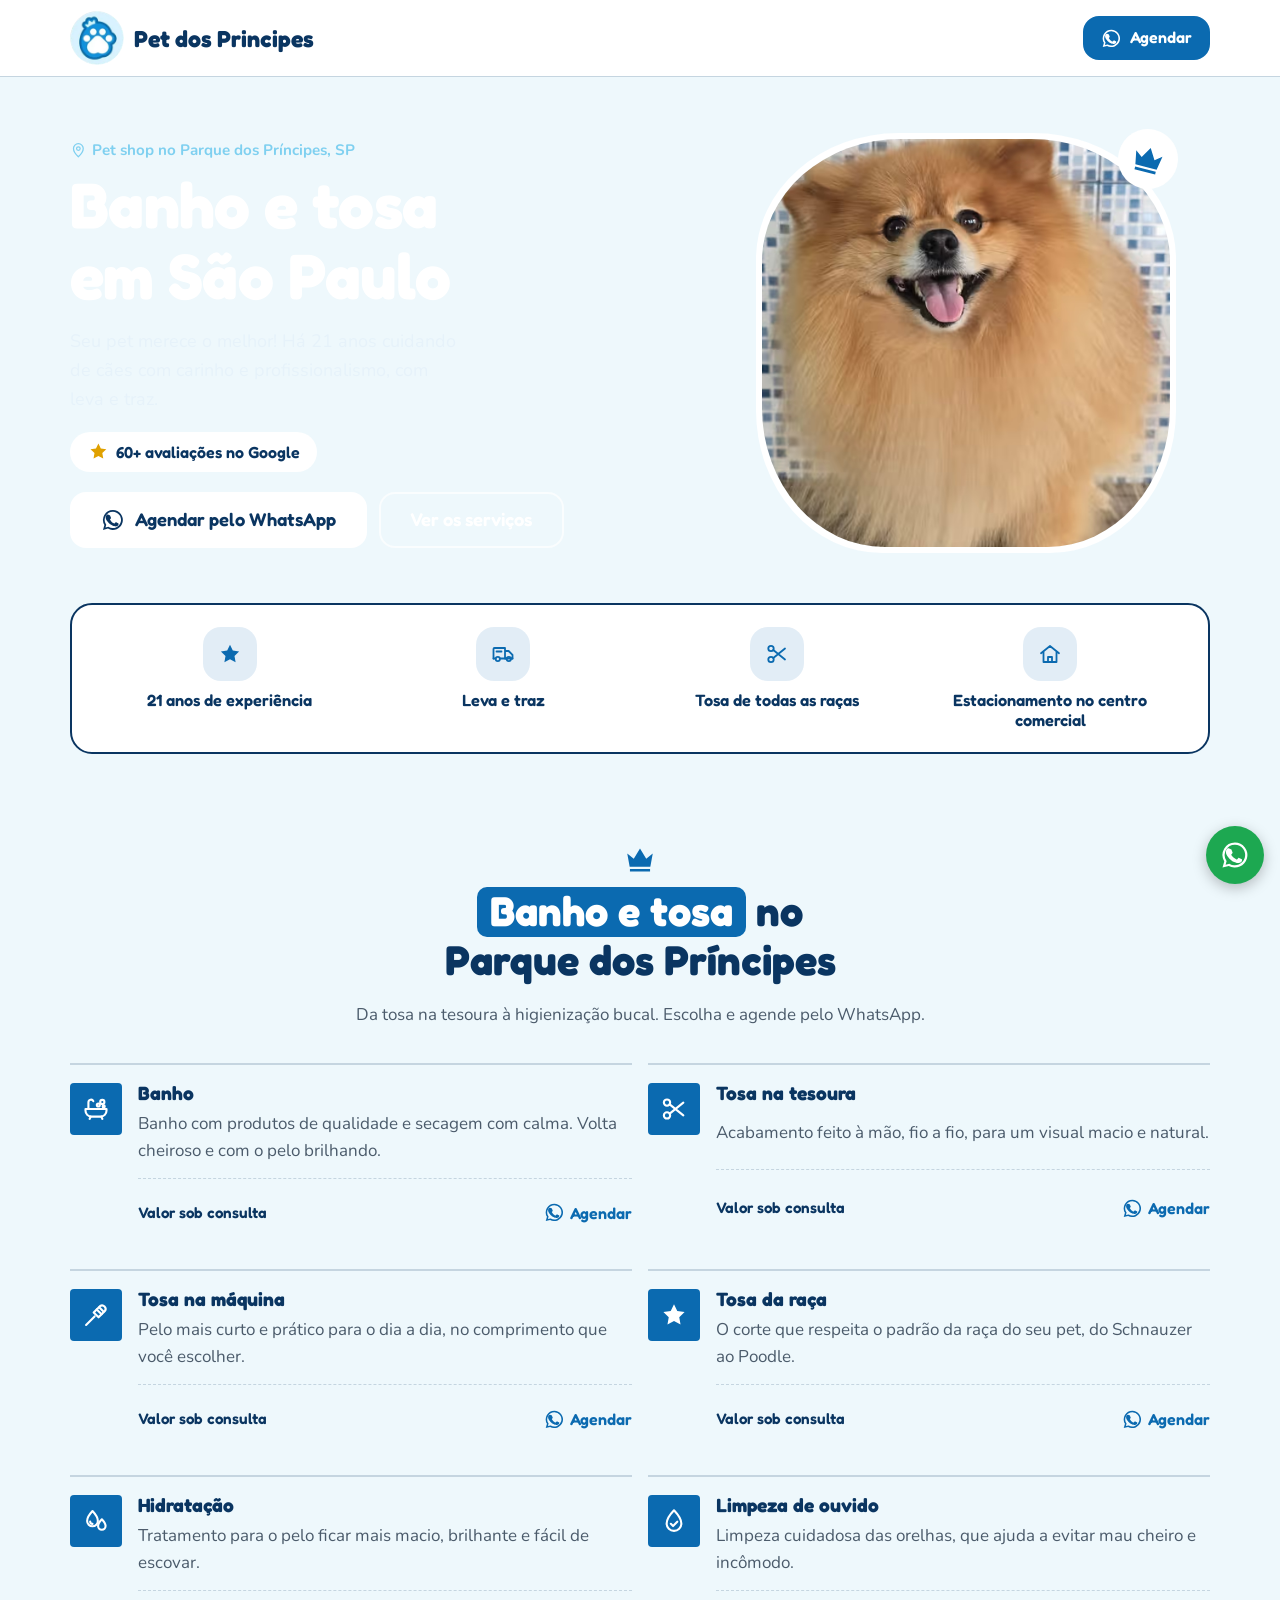
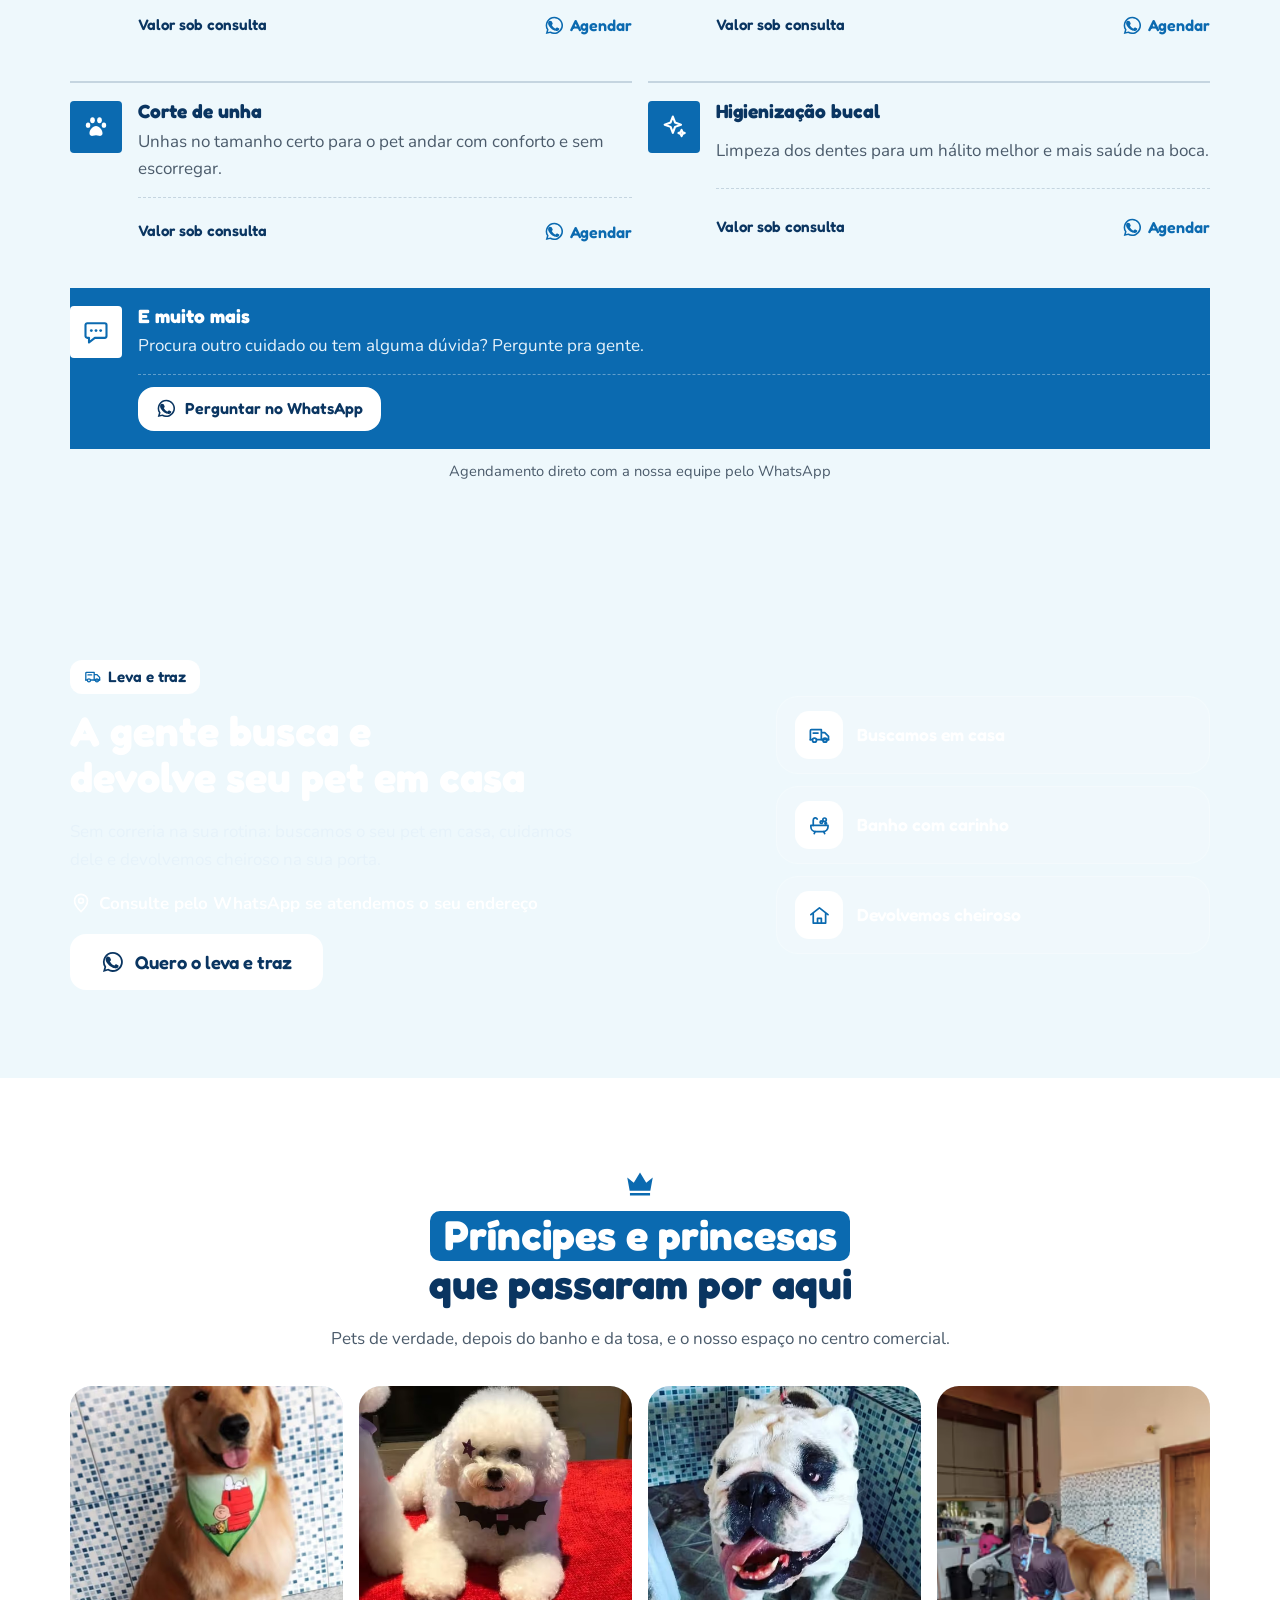
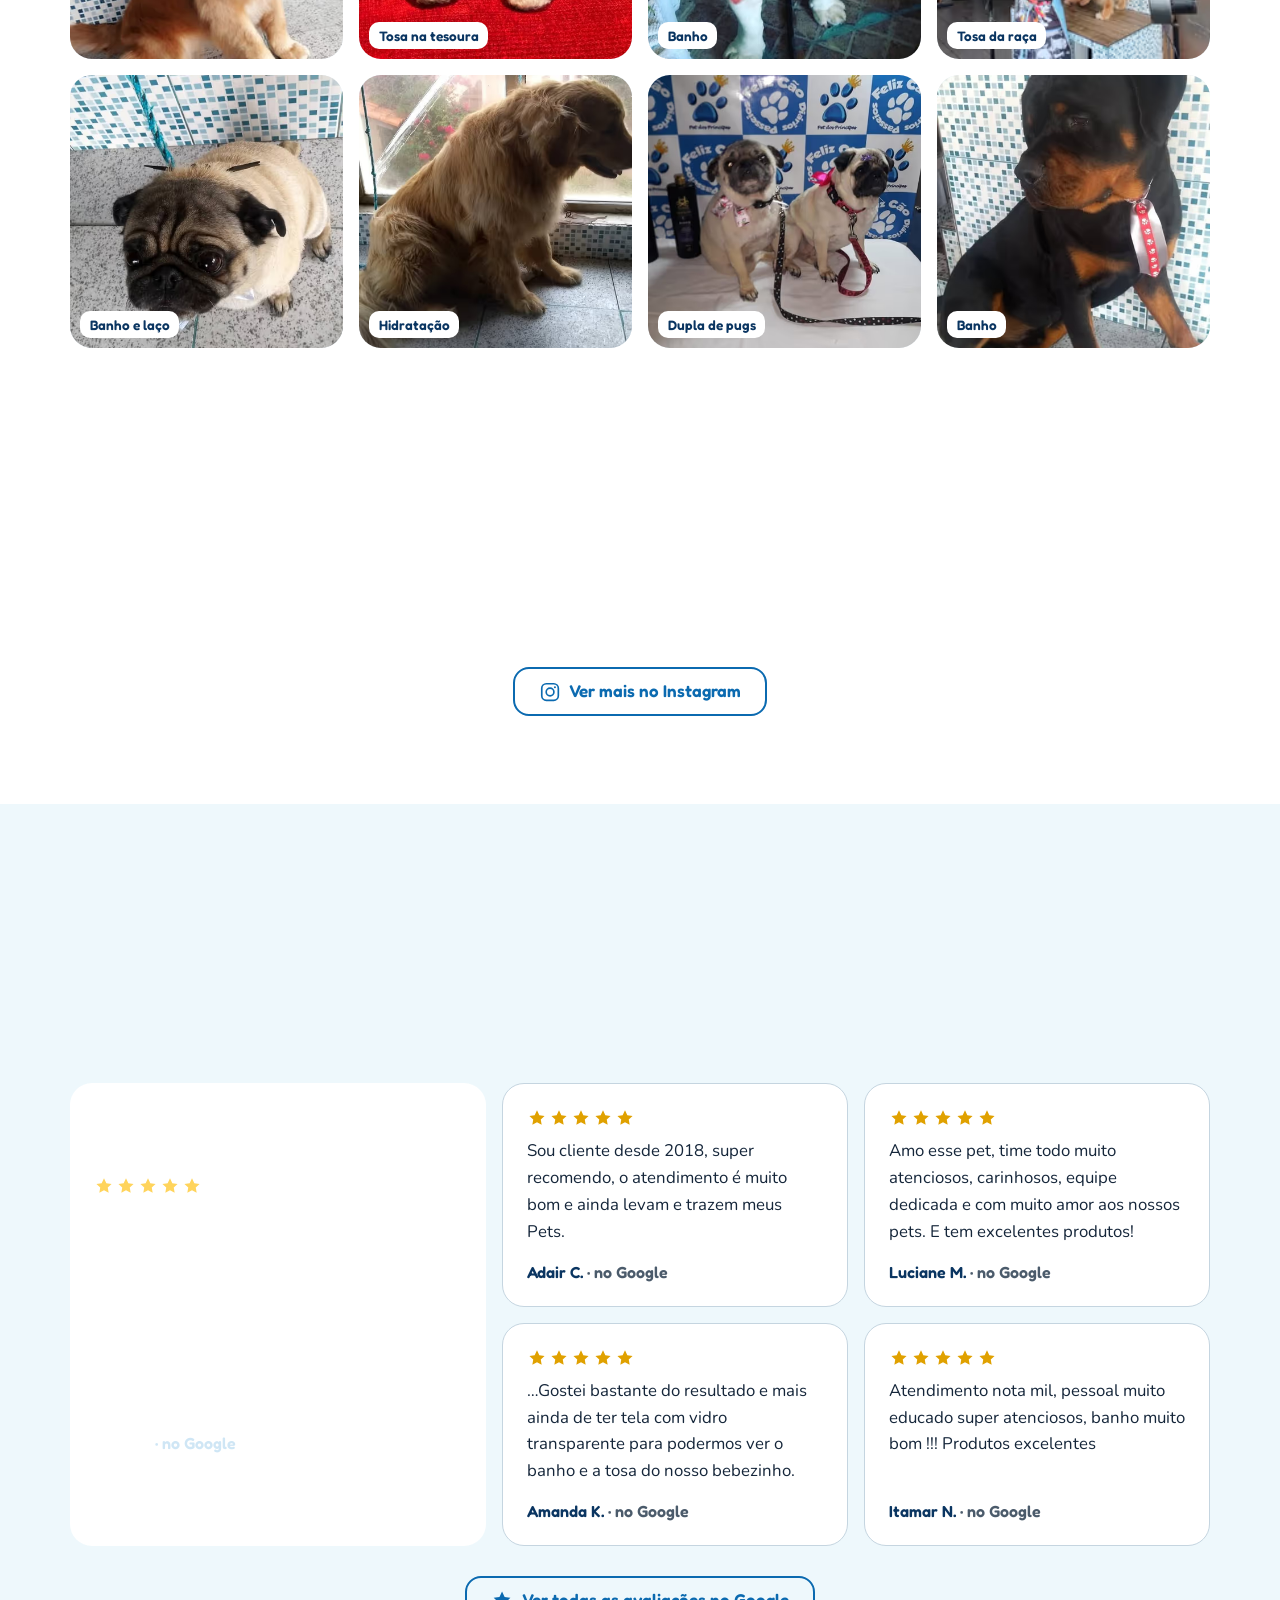
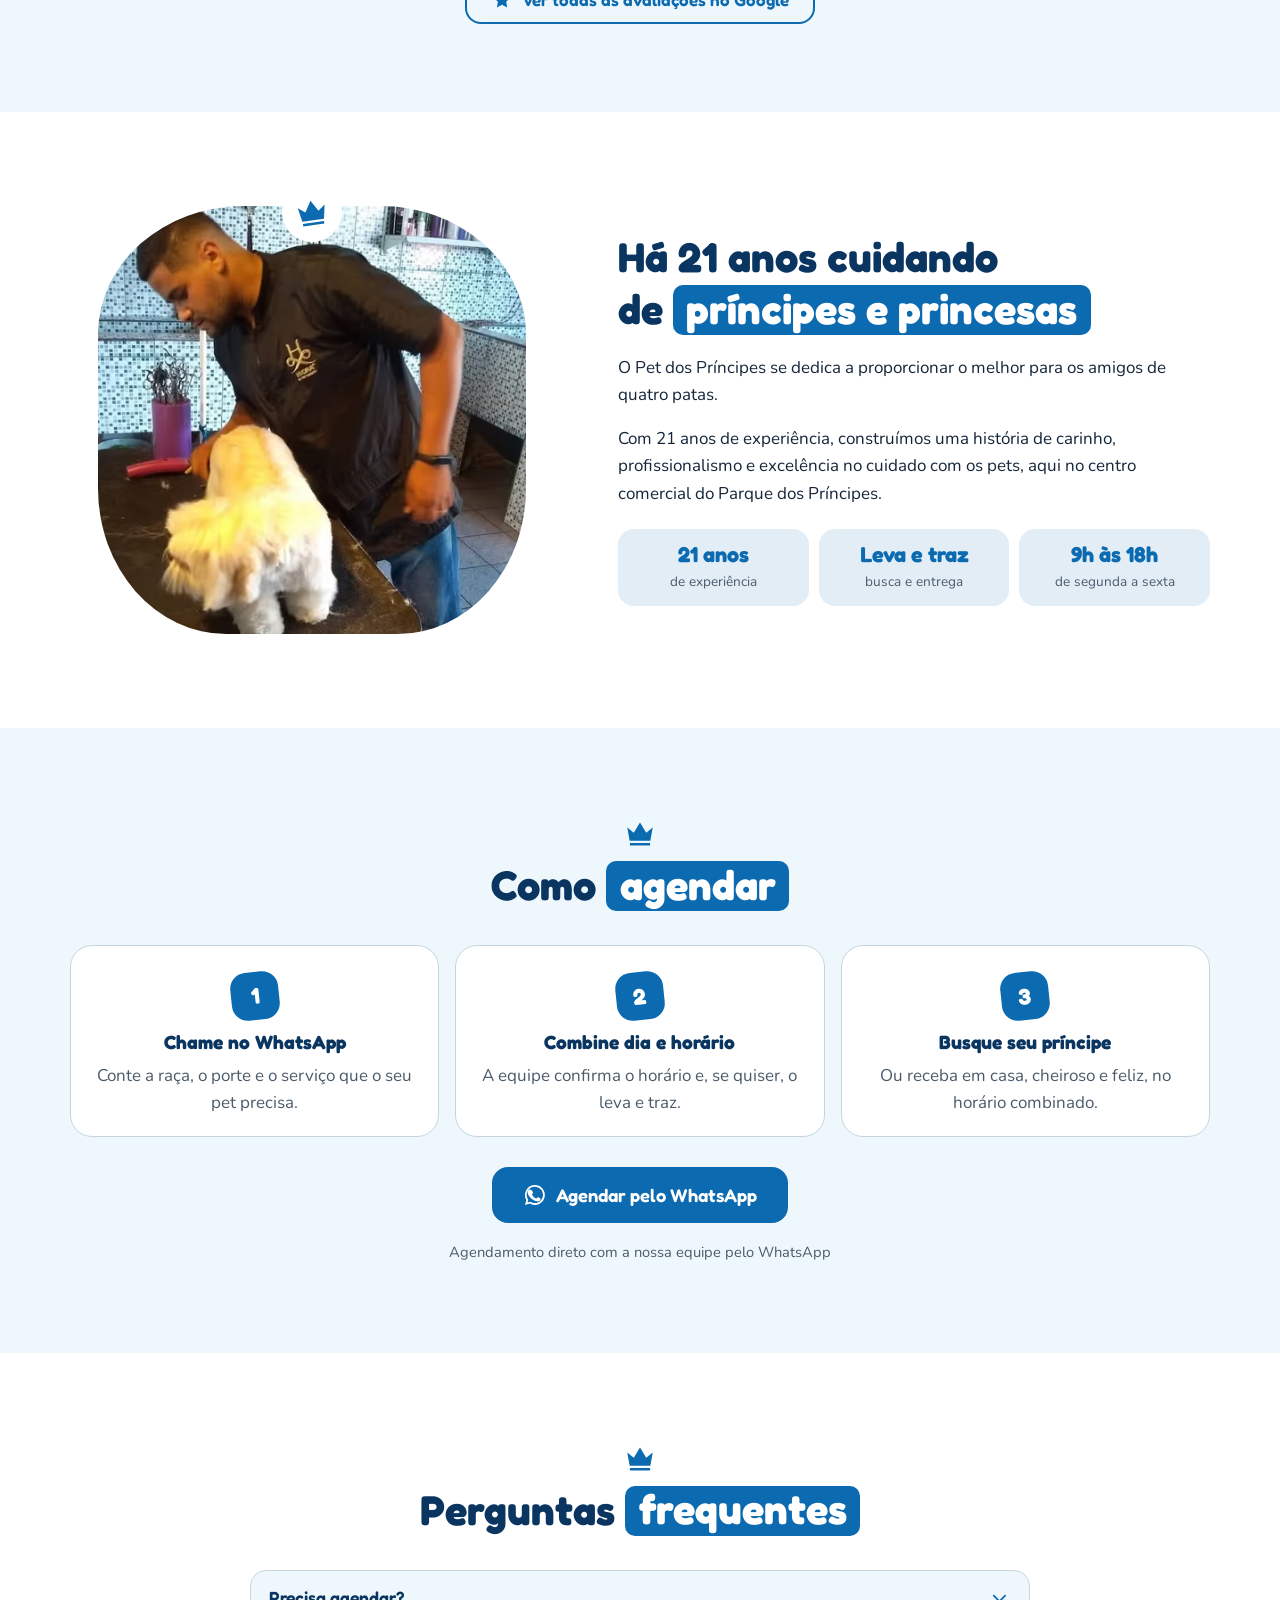
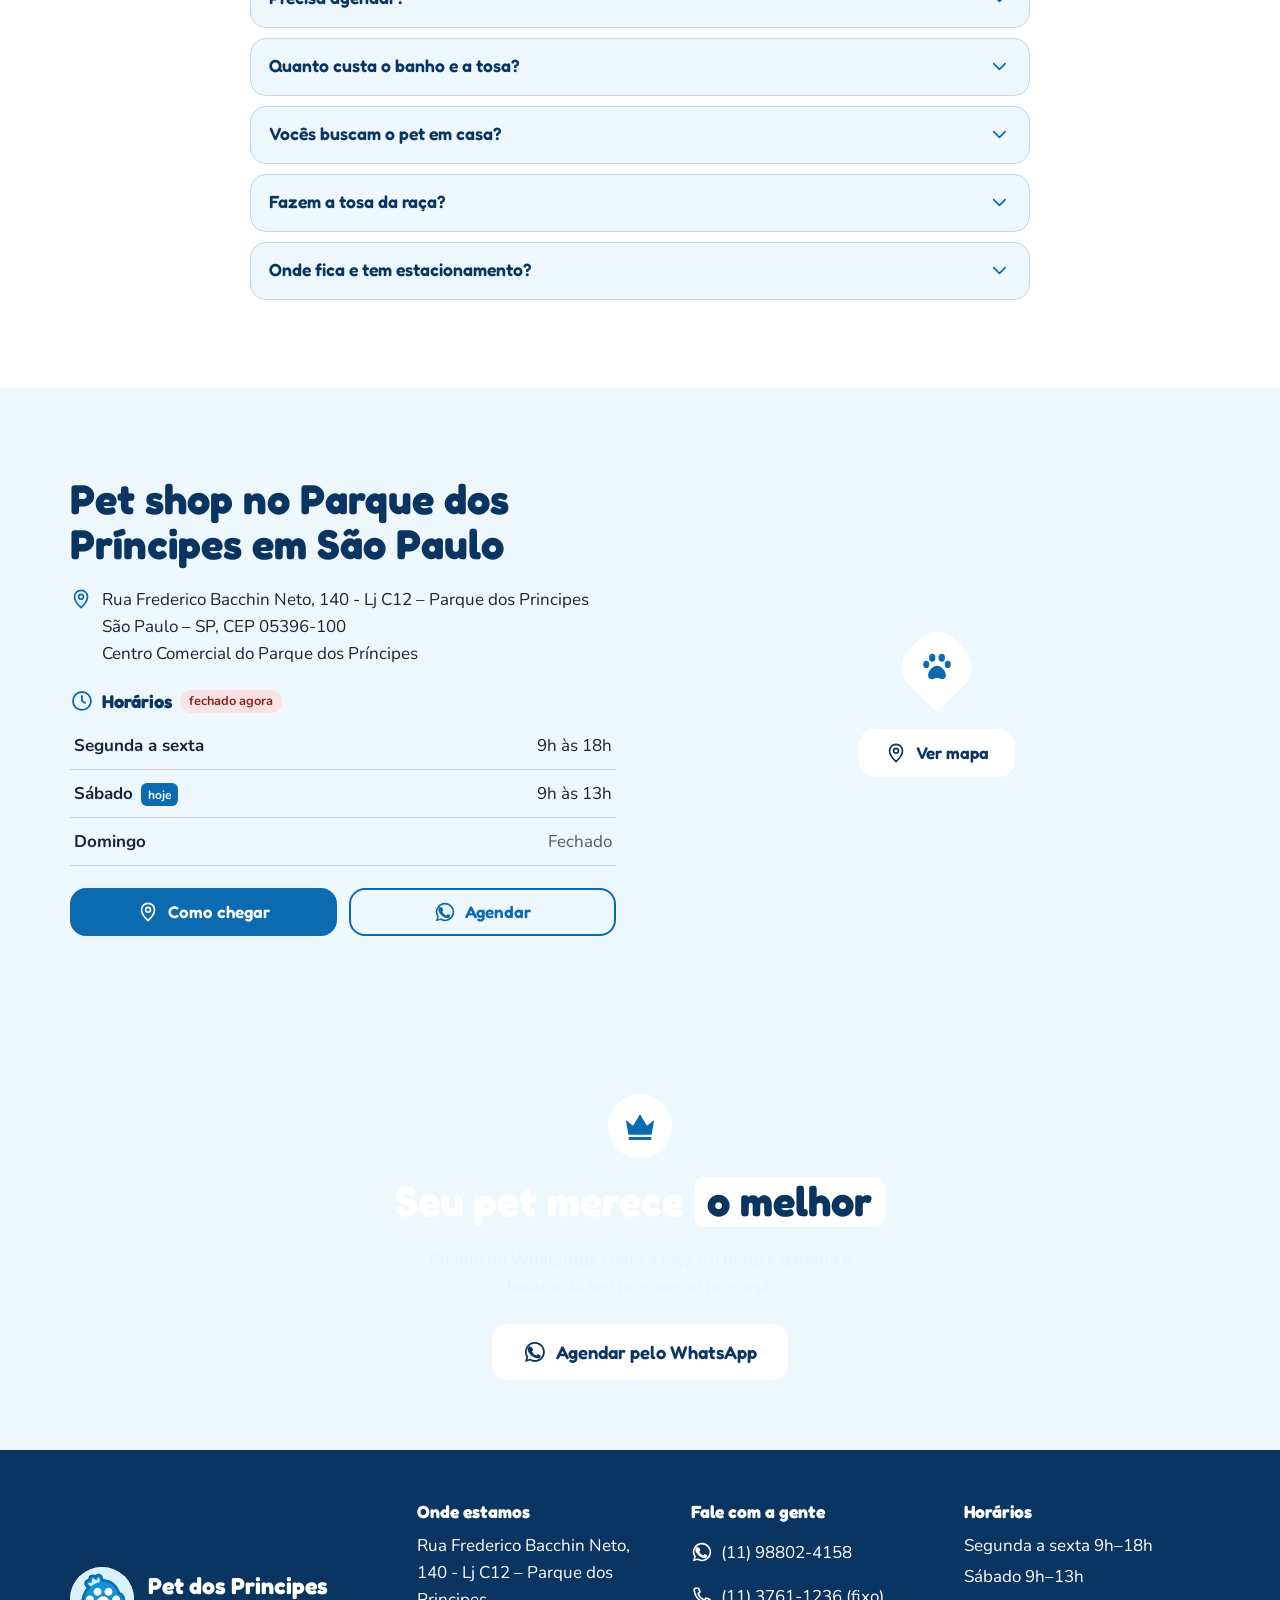
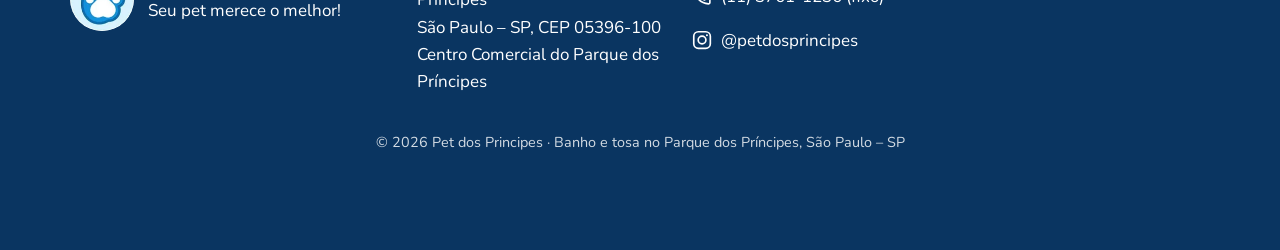
==== commit be1ce9e8: "Atualização do projeto" ====
--- a/index.html
+++ b/index.html
@@ -32,7 +32,7 @@
   --f-titulo:"Fredoka","Trebuchet MS",system-ui,sans-serif;
   --f-texto:"Nunito",system-ui,-apple-system,"Segoe UI",Roboto,Arial,sans-serif;
   --raio:22px;
-  --degrade:linear-gradient(160deg,var(--primaria) 0%,var(--secundaria) 100%);
+  --degrade:var(--primaria);
   --patas:url("data:image/svg+xml,%3Csvg xmlns='http://www.w3.org/2000/svg' width='120' height='120' viewBox='0 0 120 120'%3E%3Cg fill='%23fff' fill-opacity='.07'%3E%3Cg transform='translate(18 20) rotate(-18)'%3E%3Cellipse cx='12' cy='17' rx='7' ry='6'/%3E%3Ccircle cx='4' cy='8' r='3'/%3E%3Ccircle cx='10' cy='3' r='3'/%3E%3Ccircle cx='17' cy='4' r='3'/%3E%3Ccircle cx='22' cy='10' r='3'/%3E%3C/g%3E%3Cg transform='translate(74 70) rotate(22)'%3E%3Cellipse cx='12' cy='17' rx='7' ry='6'/%3E%3Ccircle cx='4' cy='8' r='3'/%3E%3Ccircle cx='10' cy='3' r='3'/%3E%3Ccircle cx='17' cy='4' r='3'/%3E%3Ccircle cx='22' cy='10' r='3'/%3E%3C/g%3E%3C/g%3E%3C/svg%3E")
 }
 *,*::before,*::after{box-sizing:border-box}
@@ -87,15 +87,15 @@
 .hero-ctas .btn{flex:1 1 240px}
 
 /* "Almofada": foto com cantos bem redondos, como a pata do logo, e a coroinha */
-.almofada{position:relative;margin:0;border-radius:34% 34% 30% 30% / 30% 30% 34% 34%;border:6px solid #fff;background:#fff;box-shadow:0 14px 30px rgba(6,30,60,.22)}
+.almofada{position:relative;margin:0;border-radius:34% 34% 30% 30% / 30% 30% 34% 34%;border:6px solid #fff;background:#fff}
 .almofada picture,.almofada img{display:block;width:100%;height:100%;object-fit:cover;border-radius:inherit}
-.almofada-coroa{position:absolute;top:-18px;left:50%;transform:translateX(-50%) rotate(-8deg);display:grid;place-items:center;width:46px;height:46px;border-radius:50%;background:#fff;color:var(--primaria);box-shadow:0 4px 10px rgba(6,30,60,.2)}
+.almofada-coroa{position:absolute;top:-18px;left:50%;transform:translateX(-50%) rotate(-8deg);display:grid;place-items:center;width:46px;height:46px;border-radius:50%;background:#fff;color:var(--primaria)}
 .almofada-coroa .ico{width:28px;height:28px}
 .hero-foto{width:min(56vw,230px);aspect-ratio:1;margin:14px auto 0}
 
 /* Diferenciais: cartão branco que sobe em cima da faixa azul */
 .difs{position:relative;z-index:2;margin-top:-44px}
-.difs-lista{list-style:none;margin:0;padding:18px;display:grid;grid-template-columns:repeat(2,minmax(0,1fr));gap:14px 10px;background:#fff;border-radius:var(--raio);box-shadow:0 10px 28px rgba(6,30,60,.12)}
+.difs-lista{list-style:none;margin:0;padding:18px;display:grid;grid-template-columns:repeat(2,minmax(0,1fr));gap:14px 10px;background:#fff;border-radius:var(--raio);border:2px solid var(--secundaria)}
 .difs-lista li{display:flex;align-items:center;gap:10px;font:600 .95rem/1.2 var(--f-titulo);color:var(--secundaria);min-width:0}
 .dif-ico{display:grid;place-items:center;flex:none;width:42px;height:42px;border-radius:14px;background:var(--primaria-suave);color:var(--primaria)}
 .dif-ico .ico{width:24px;height:24px}
--- a/style.css
+++ b/style.css
@@ -15,11 +15,12 @@
 .centro{text-align:center}
 .estreito{max-width:820px}
 
-/* Serviços: cartões com ícone em quadrado arredondado */
+/* Serviços: lista com divisórias */
 .servicos{list-style:none;margin:0;padding:0;display:grid;gap:16px}
-.servico{display:flex;flex-direction:column;background:#fff;border:1px solid var(--linha);border-radius:var(--raio);padding:22px 22px 18px;transition:transform .2s,box-shadow .2s}
-.servico:hover{transform:translateY(-3px);box-shadow:0 12px 26px rgba(6,30,60,.1)}
-.servico-ico{display:grid;place-items:center;width:52px;height:52px;border-radius:16px;background:var(--primaria);color:var(--sobre-primaria);margin-bottom:14px}
+.servico{display:grid;grid-template-columns:auto 1fr;column-gap:16px;border-top:2px solid var(--linha);padding:18px 0}
+.servico>:not(.servico-ico){grid-column:2}
+.servico-ico{grid-row:span 3}
+.servico-ico{display:grid;place-items:center;width:52px;height:52px;border-radius:4px;background:var(--primaria);color:var(--sobre-primaria);margin-bottom:14px}
 .servico-ico .ico{width:28px;height:28px}
 .servico h3{margin-bottom:.3em}
 .servico p{color:var(--texto-suave);margin-bottom:14px;flex:1}
@@ -162,10 +163,6 @@
 }
 @media (min-width:1000px){
   .secao{padding:88px 0}
-  .servicos{grid-template-columns:repeat(3,minmax(0,1fr))}
-  .servicos[data-r2="1"] .servico:last-child{grid-column:auto}
-  .servicos[data-r3="1"] .servico:last-child{grid-column:1/-1}
-  .servicos[data-r3="2"] .servico:last-child{grid-column:span 2}
   .galeria{grid-template-columns:repeat(4,minmax(0,1fr));gap:16px}
   .depos{grid-template-columns:1.2fr 1fr 1fr}
   .depo--destaque{grid-column:1;grid-row:span 2}
--- a/style.css
+++ b/style.css
@@ -15,11 +15,12 @@
 .centro{text-align:center}
 .estreito{max-width:820px}
 
-/* Serviços: cartões com ícone em quadrado arredondado */
+/* Serviços: lista com divisórias */
 .servicos{list-style:none;margin:0;padding:0;display:grid;gap:16px}
-.servico{display:flex;flex-direction:column;background:#fff;border:1px solid var(--linha);border-radius:var(--raio);padding:22px 22px 18px;transition:transform .2s,box-shadow .2s}
-.servico:hover{transform:translateY(-3px);box-shadow:0 12px 26px rgba(6,30,60,.1)}
-.servico-ico{display:grid;place-items:center;width:52px;height:52px;border-radius:16px;background:var(--primaria);color:var(--sobre-primaria);margin-bottom:14px}
+.servico{display:grid;grid-template-columns:auto 1fr;column-gap:16px;border-top:2px solid var(--linha);padding:18px 0}
+.servico>:not(.servico-ico){grid-column:2}
+.servico-ico{grid-row:span 3}
+.servico-ico{display:grid;place-items:center;width:52px;height:52px;border-radius:4px;background:var(--primaria);color:var(--sobre-primaria);margin-bottom:14px}
 .servico-ico .ico{width:28px;height:28px}
 .servico h3{margin-bottom:.3em}
 .servico p{color:var(--texto-suave);margin-bottom:14px;flex:1}
@@ -162,10 +163,6 @@
 }
 @media (min-width:1000px){
   .secao{padding:88px 0}
-  .servicos{grid-template-columns:repeat(3,minmax(0,1fr))}
-  .servicos[data-r2="1"] .servico:last-child{grid-column:auto}
-  .servicos[data-r3="1"] .servico:last-child{grid-column:1/-1}
-  .servicos[data-r3="2"] .servico:last-child{grid-column:span 2}
   .galeria{grid-template-columns:repeat(4,minmax(0,1fr));gap:16px}
   .depos{grid-template-columns:1.2fr 1fr 1fr}
   .depo--destaque{grid-column:1;grid-row:span 2}
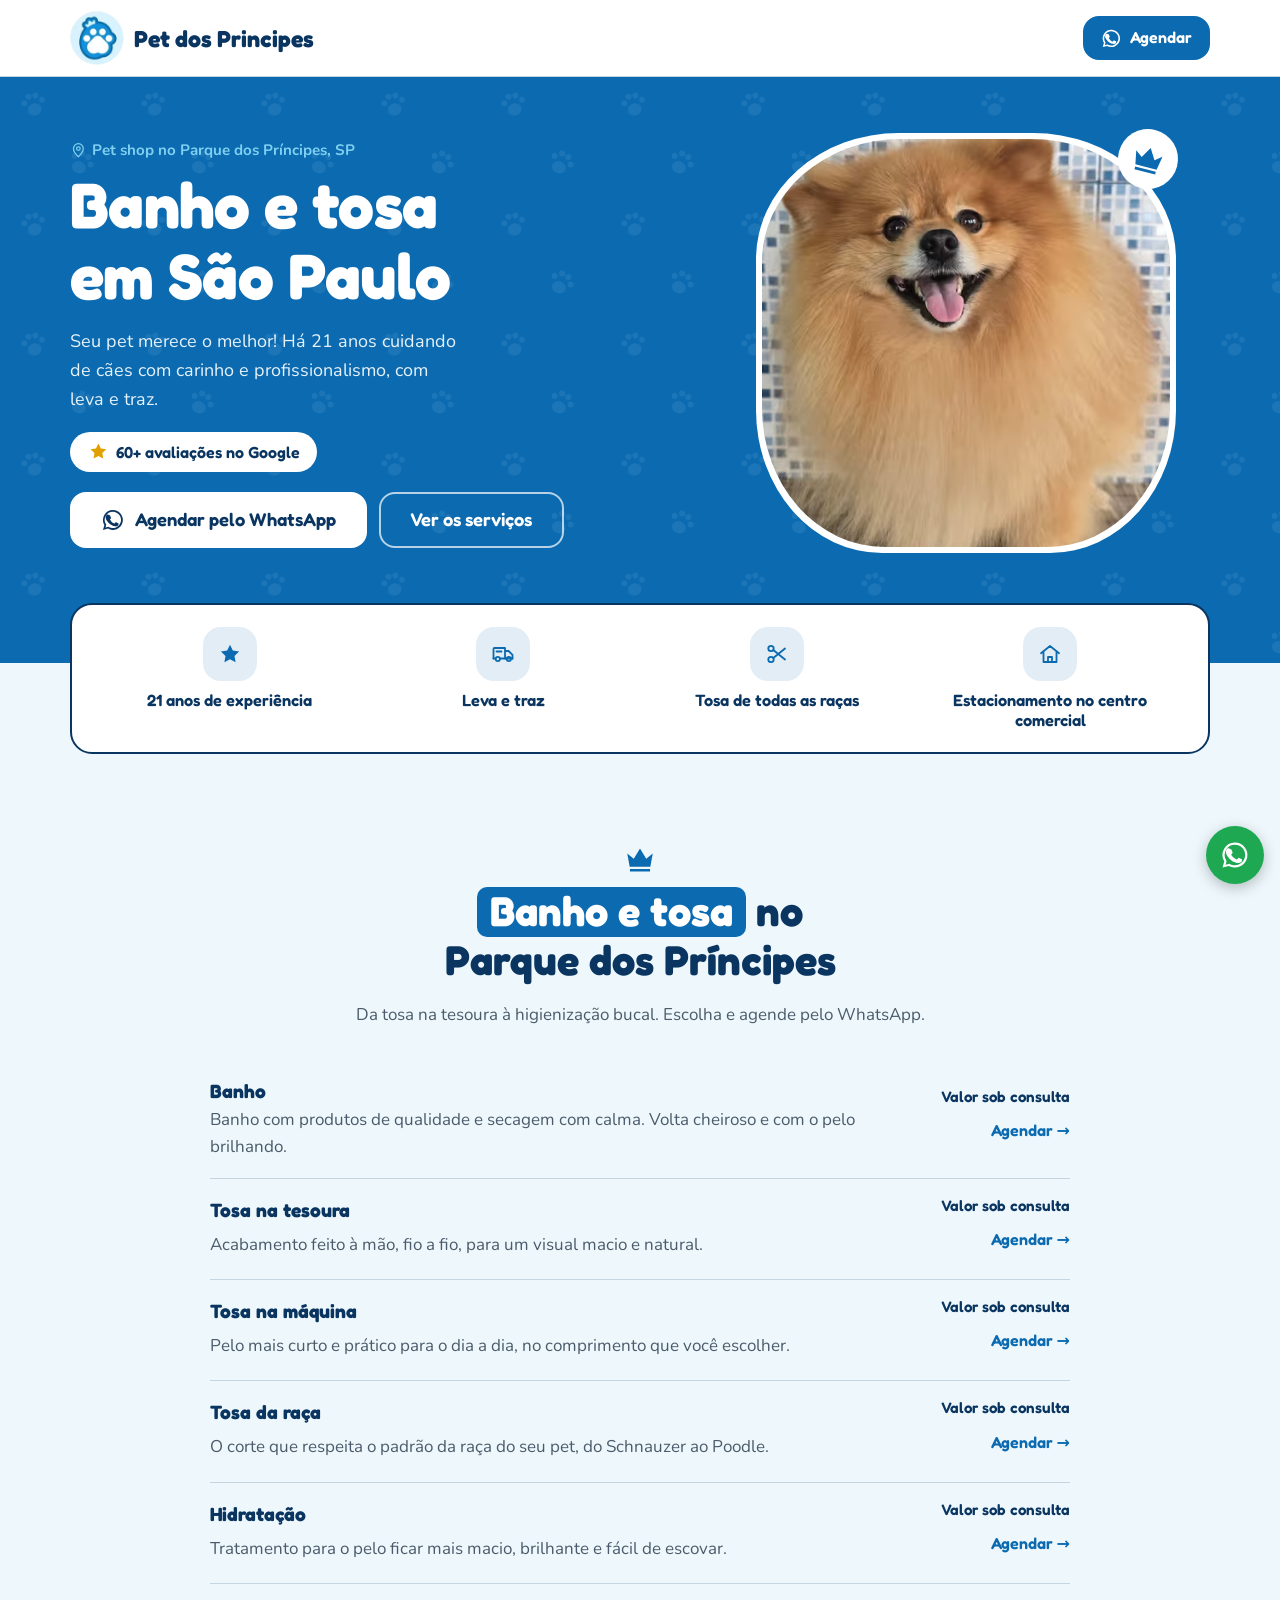
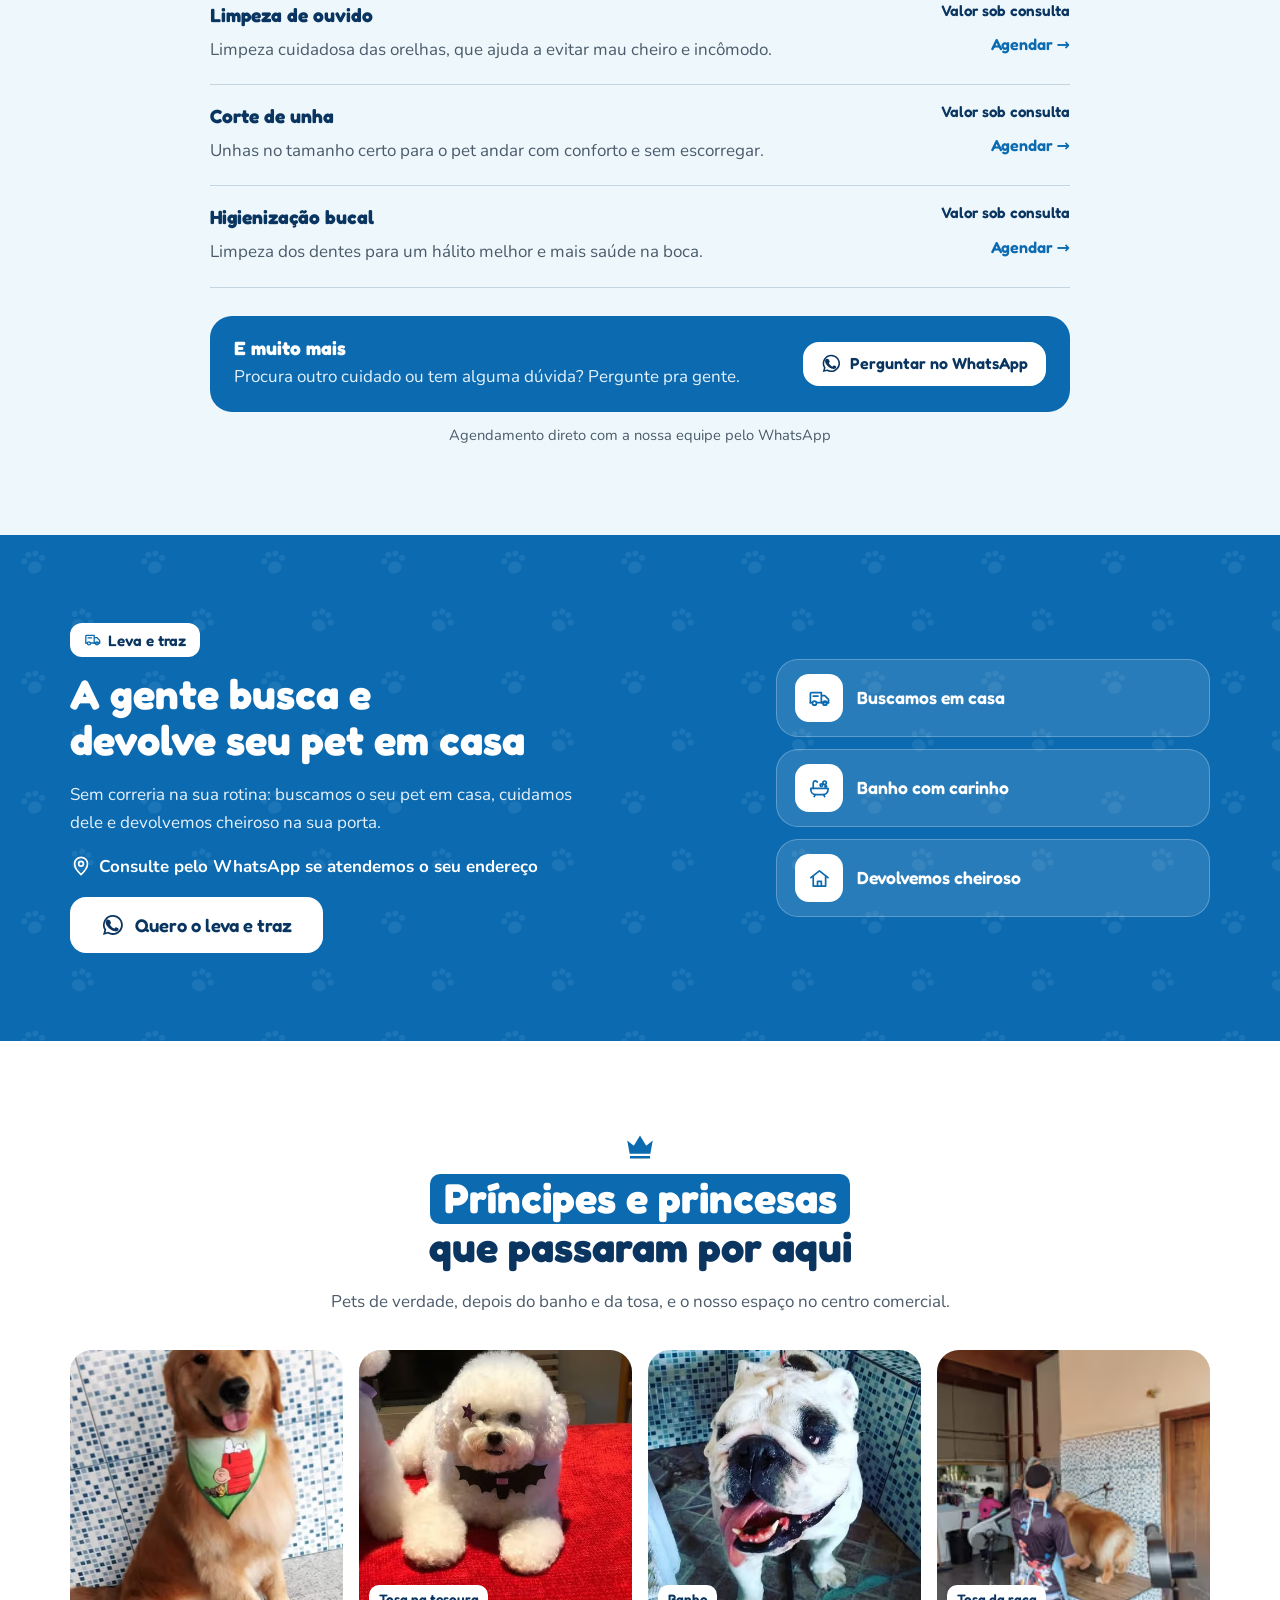
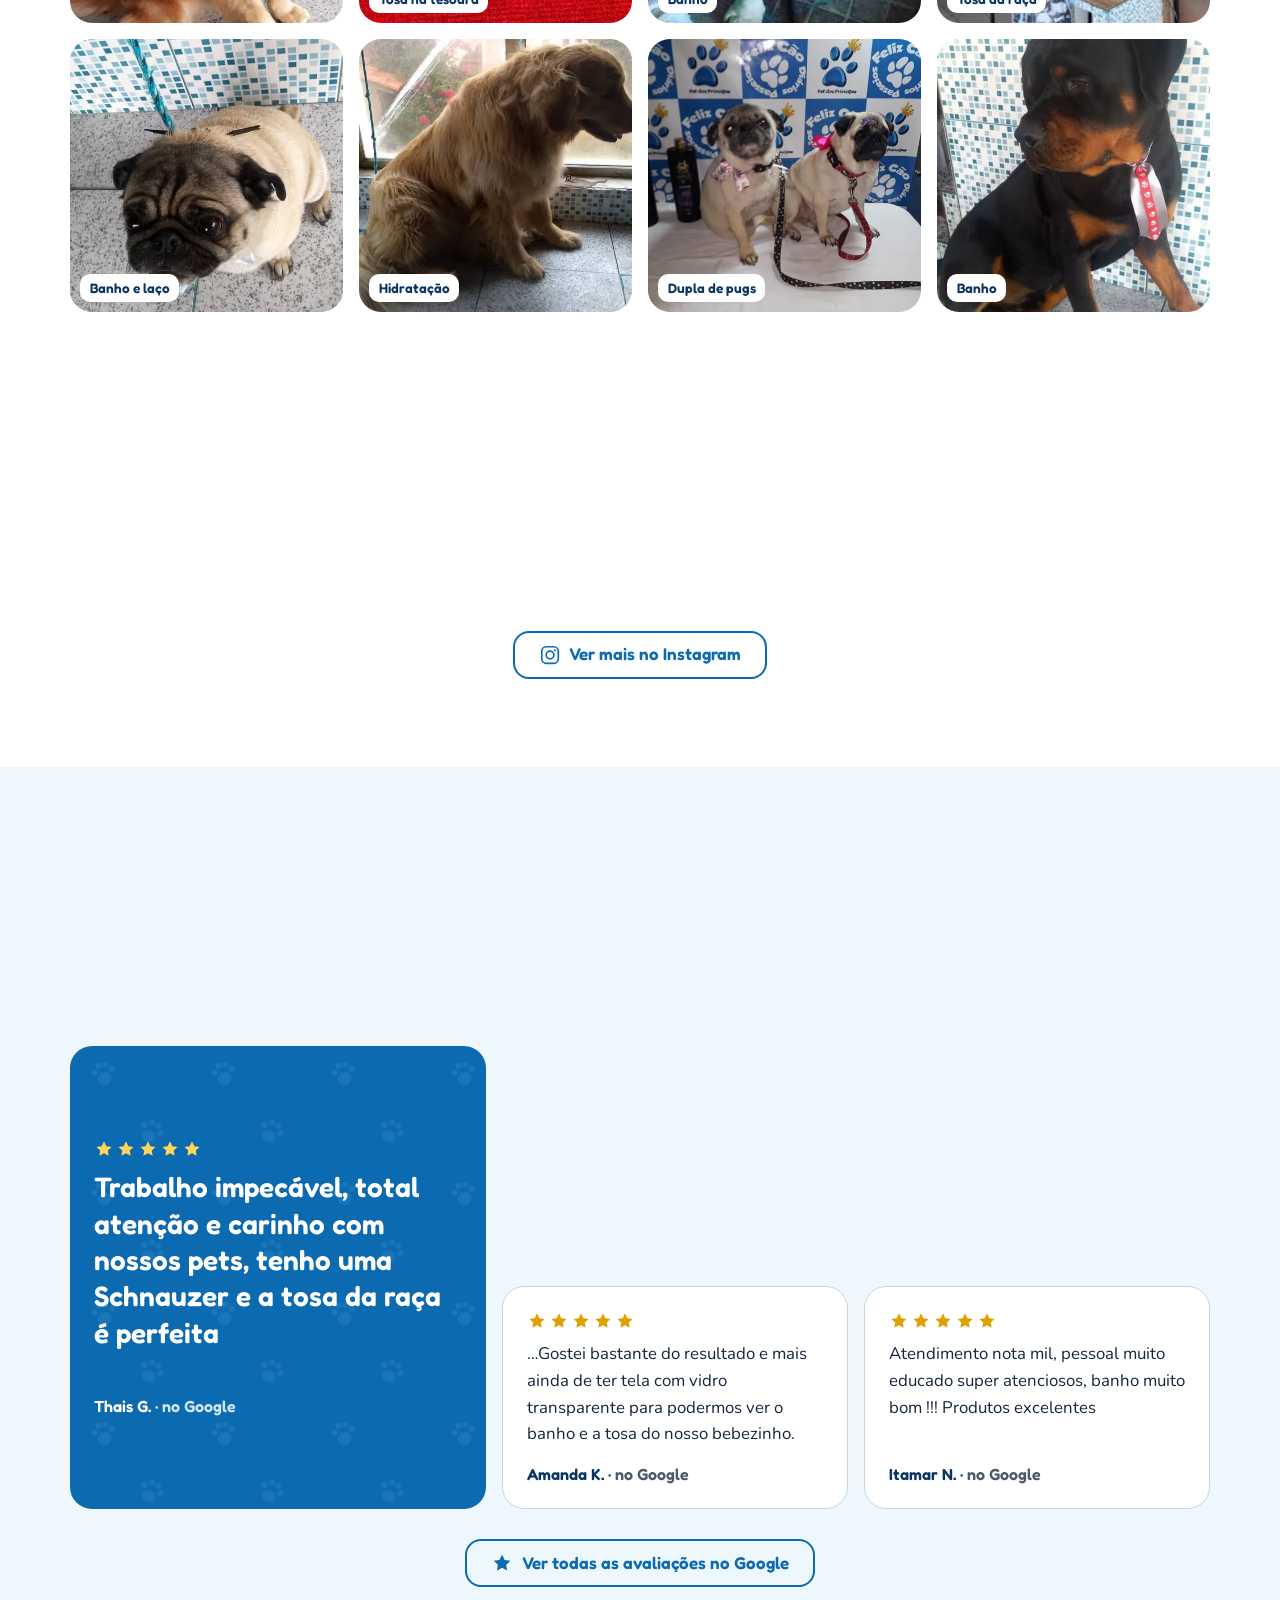
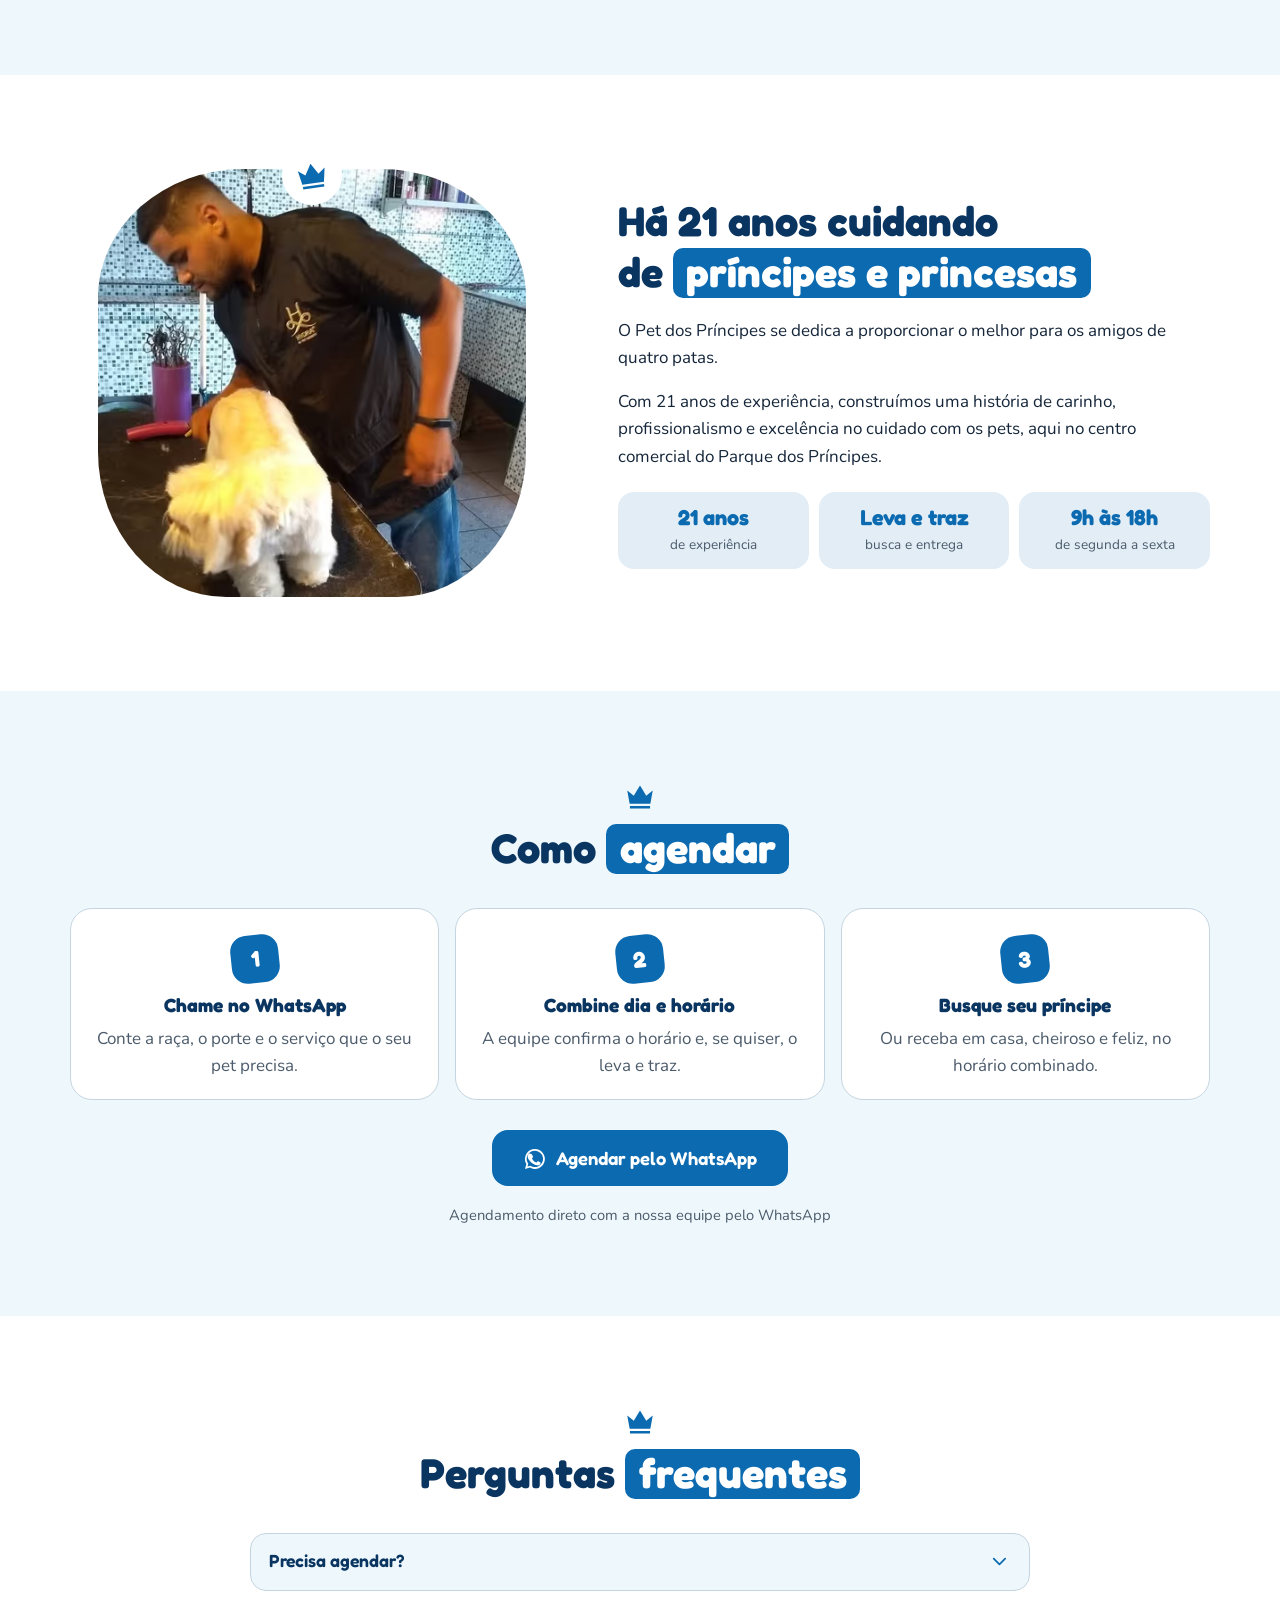
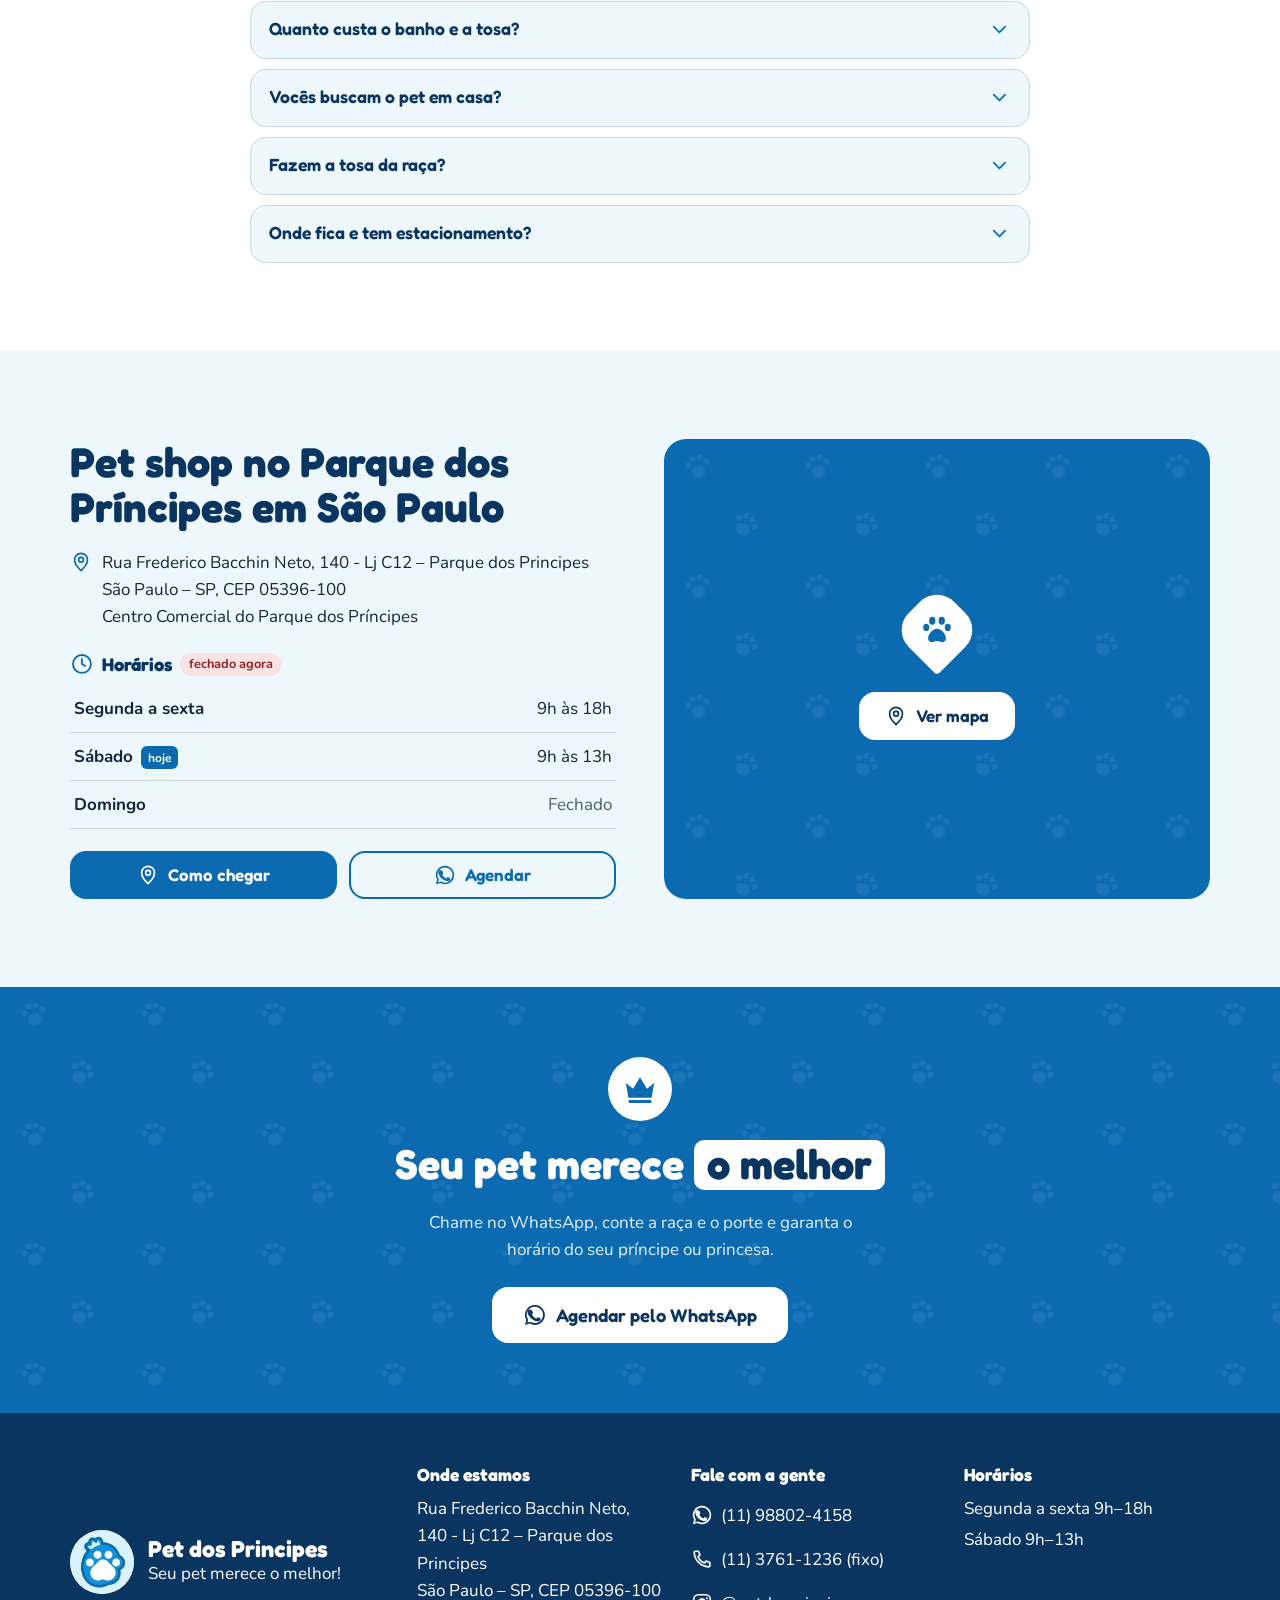
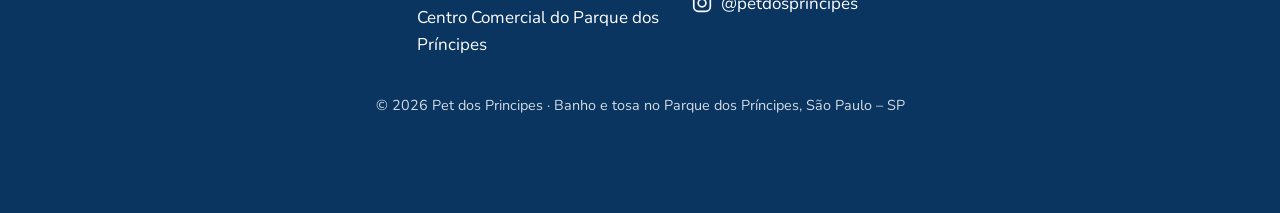
==== commit 7c9f3f82: "Atualização do projeto" ====
--- a/index.html
+++ b/index.html
@@ -50,7 +50,7 @@
 .pular{position:absolute;left:12px;top:-60px;z-index:100;background:var(--secundaria);color:#fff;padding:12px 18px;font-weight:700}
 .pular:focus{top:12px}
 .ico{width:1.3em;height:1.3em;flex:none;fill:none;stroke:currentColor;stroke-width:1.8;stroke-linecap:round;stroke-linejoin:round}
-.patas{background-image:var(--patas),var(--degrade);background-size:120px 120px,auto}
+.patas{background:var(--patas) 0 0/120px 120px var(--degrade)}
 
 /* Botões: pílula com cantos arredondados como a pata do logo */
 .btn{display:inline-flex;align-items:center;justify-content:center;gap:.5em;min-height:48px;padding:.65em 1.4em;border:2px solid var(--primaria);border-radius:16px;
@@ -317,7 +317,7 @@
     <section class="secao" id="servicos" aria-labelledby="servicos-titulo">
       <div class="container">
         <header class="secao-topo"><svg class="ico coroa" aria-hidden="true" focusable="false"><use href="#i-coroa"></use></svg><h2 id="servicos-titulo"><span class="tarja">Banho e tosa</span> no Parque dos Príncipes</h2><p>Da tosa na tesoura à higienização bucal. Escolha e agende pelo WhatsApp.</p></header>
-        <ul class="servicos" data-r2="1" data-r3="0"><li class="servico"><span class="servico-ico"><svg class="ico" aria-hidden="true" focusable="false"><use href="#i-banho"></use></svg></span><h3>Banho</h3><p>Banho com produtos de qualidade e secagem com calma. Volta cheiroso e com o pelo brilhando.</p><div class="servico-pe"><span class="servico-preco">Valor sob consulta</span><a class="link-whats" href="https://wa.me/5511988024158?text=Ol%C3%A1!%20Vi%20o%20site%20e%20quero%20agendar%20banho%20para%20o%20meu%20pet%20%F0%9F%90%BE" target="_blank" rel="noopener" aria-label="Agendar: Banho" data-local="servico"><svg class="ico" aria-hidden="true" focusable="false"><use href="#i-whats"></use></svg>Agendar</a></div></li><li class="servico"><span class="servico-ico"><svg class="ico" aria-hidden="true" focusable="false"><use href="#i-tesoura"></use></svg></span><h3>Tosa na tesoura</h3><p>Acabamento feito à mão, fio a fio, para um visual macio e natural.</p><div class="servico-pe"><span class="servico-preco">Valor sob consulta</span><a class="link-whats" href="https://wa.me/5511988024158?text=Ol%C3%A1!%20Vi%20o%20site%20e%20quero%20agendar%20tosa%20na%20tesoura%20para%20o%20meu%20pet%20%F0%9F%90%BE" target="_blank" rel="noopener" aria-label="Agendar: Tosa na tesoura" data-local="servico"><svg class="ico" aria-hidden="true" focusable="false"><use href="#i-whats"></use></svg>Agendar</a></div></li><li class="servico"><span class="servico-ico"><svg class="ico" aria-hidden="true" focusable="false"><use href="#i-escova"></use></svg></span><h3>Tosa na máquina</h3><p>Pelo mais curto e prático para o dia a dia, no comprimento que você escolher.</p><div class="servico-pe"><span class="servico-preco">Valor sob consulta</span><a class="link-whats" href="https://wa.me/5511988024158?text=Ol%C3%A1!%20Vi%20o%20site%20e%20quero%20agendar%20tosa%20na%20m%C3%A1quina%20para%20o%20meu%20pet%20%F0%9F%90%BE" target="_blank" rel="noopener" aria-label="Agendar: Tosa na máquina" data-local="servico"><svg class="ico" aria-hidden="true" focusable="false"><use href="#i-whats"></use></svg>Agendar</a></div></li><li class="servico"><span class="servico-ico"><svg class="ico" aria-hidden="true" focusable="false"><use href="#i-estrela"></use></svg></span><h3>Tosa da raça</h3><p>O corte que respeita o padrão da raça do seu pet, do Schnauzer ao Poodle.</p><div class="servico-pe"><span class="servico-preco">Valor sob consulta</span><a class="link-whats" href="https://wa.me/5511988024158?text=Ol%C3%A1!%20Vi%20o%20site%20e%20quero%20agendar%20tosa%20da%20ra%C3%A7a%20para%20o%20meu%20pet%20%F0%9F%90%BE" target="_blank" rel="noopener" aria-label="Agendar: Tosa da raça" data-local="servico"><svg class="ico" aria-hidden="true" focusable="false"><use href="#i-whats"></use></svg>Agendar</a></div></li><li class="servico"><span class="servico-ico"><svg class="ico" aria-hidden="true" focusable="false"><use href="#i-hidratacao"></use></svg></span><h3>Hidratação</h3><p>Tratamento para o pelo ficar mais macio, brilhante e fácil de escovar.</p><div class="servico-pe"><span class="servico-preco">Valor sob consulta</span><a class="link-whats" href="https://wa.me/5511988024158?text=Ol%C3%A1!%20Vi%20o%20site%20e%20quero%20agendar%20hidrata%C3%A7%C3%A3o%20para%20o%20meu%20pet%20%F0%9F%90%BE" target="_blank" rel="noopener" aria-label="Agendar: Hidratação" data-local="servico"><svg class="ico" aria-hidden="true" focusable="false"><use href="#i-whats"></use></svg>Agendar</a></div></li><li class="servico"><span class="servico-ico"><svg class="ico" aria-hidden="true" focusable="false"><use href="#i-gota"></use></svg></span><h3>Limpeza de ouvido</h3><p>Limpeza cuidadosa das orelhas, que ajuda a evitar mau cheiro e incômodo.</p><div class="servico-pe"><span class="servico-preco">Valor sob consulta</span><a class="link-whats" href="https://wa.me/5511988024158?text=Ol%C3%A1!%20Vi%20o%20site%20e%20quero%20agendar%20limpeza%20de%20ouvido%20para%20o%20meu%20pet%20%F0%9F%90%BE" target="_blank" rel="noopener" aria-label="Agendar: Limpeza de ouvido" data-local="servico"><svg class="ico" aria-hidden="true" focusable="false"><use href="#i-whats"></use></svg>Agendar</a></div></li><li class="servico"><span class="servico-ico"><svg class="ico" aria-hidden="true" focusable="false"><use href="#i-pata"></use></svg></span><h3>Corte de unha</h3><p>Unhas no tamanho certo para o pet andar com conforto e sem escorregar.</p><div class="servico-pe"><span class="servico-preco">Valor sob consulta</span><a class="link-whats" href="https://wa.me/5511988024158?text=Ol%C3%A1!%20Vi%20o%20site%20e%20quero%20agendar%20corte%20de%20unha%20para%20o%20meu%20pet%20%F0%9F%90%BE" target="_blank" rel="noopener" aria-label="Agendar: Corte de unha" data-local="servico"><svg class="ico" aria-hidden="true" focusable="false"><use href="#i-whats"></use></svg>Agendar</a></div></li><li class="servico"><span class="servico-ico"><svg class="ico" aria-hidden="true" focusable="false"><use href="#i-higienica"></use></svg></span><h3>Higienização bucal</h3><p>Limpeza dos dentes para um hálito melhor e mais saúde na boca.</p><div class="servico-pe"><span class="servico-preco">Valor sob consulta</span><a class="link-whats" href="https://wa.me/5511988024158?text=Ol%C3%A1!%20Vi%20o%20site%20e%20quero%20agendar%20higieniza%C3%A7%C3%A3o%20bucal%20para%20o%20meu%20pet%20%F0%9F%90%BE" target="_blank" rel="noopener" aria-label="Agendar: Higienização bucal" data-local="servico"><svg class="ico" aria-hidden="true" focusable="false"><use href="#i-whats"></use></svg>Agendar</a></div></li><li class="servico servico--mais"><span class="servico-ico"><svg class="ico" aria-hidden="true" focusable="false"><use href="#i-chat"></use></svg></span><h3>E muito mais</h3><p>Procura outro cuidado ou tem alguma dúvida? Pergunte pra gente.</p><div class="servico-pe"><a class="btn btn--branco btn--sm" href="https://wa.me/5511988024158?text=Ol%C3%A1!%20Vi%20o%20site%20e%20tenho%20uma%20d%C3%BAvida%20sobre%20os%20servi%C3%A7os%20%F0%9F%92%AC" target="_blank" rel="noopener"><svg class="ico" aria-hidden="true" focusable="false"><use href="#i-whats"></use></svg>Perguntar no WhatsApp</a></div></li></ul>
+        <ul class="servicos" data-r2="1" data-r3="0"><li class="servico"><h3>Banho</h3><p>Banho com produtos de qualidade e secagem com calma. Volta cheiroso e com o pelo brilhando.</p><div class="servico-pe"><span class="servico-preco">Valor sob consulta</span><a class="link-whats" href="https://wa.me/5511988024158?text=Ol%C3%A1!%20Vi%20o%20site%20e%20quero%20agendar%20banho%20para%20o%20meu%20pet%20%F0%9F%90%BE" target="_blank" rel="noopener" aria-label="Agendar: Banho" data-local="servico">Agendar →</a></div></li><li class="servico"><h3>Tosa na tesoura</h3><p>Acabamento feito à mão, fio a fio, para um visual macio e natural.</p><div class="servico-pe"><span class="servico-preco">Valor sob consulta</span><a class="link-whats" href="https://wa.me/5511988024158?text=Ol%C3%A1!%20Vi%20o%20site%20e%20quero%20agendar%20tosa%20na%20tesoura%20para%20o%20meu%20pet%20%F0%9F%90%BE" target="_blank" rel="noopener" aria-label="Agendar: Tosa na tesoura" data-local="servico">Agendar →</a></div></li><li class="servico"><h3>Tosa na máquina</h3><p>Pelo mais curto e prático para o dia a dia, no comprimento que você escolher.</p><div class="servico-pe"><span class="servico-preco">Valor sob consulta</span><a class="link-whats" href="https://wa.me/5511988024158?text=Ol%C3%A1!%20Vi%20o%20site%20e%20quero%20agendar%20tosa%20na%20m%C3%A1quina%20para%20o%20meu%20pet%20%F0%9F%90%BE" target="_blank" rel="noopener" aria-label="Agendar: Tosa na máquina" data-local="servico">Agendar →</a></div></li><li class="servico"><h3>Tosa da raça</h3><p>O corte que respeita o padrão da raça do seu pet, do Schnauzer ao Poodle.</p><div class="servico-pe"><span class="servico-preco">Valor sob consulta</span><a class="link-whats" href="https://wa.me/5511988024158?text=Ol%C3%A1!%20Vi%20o%20site%20e%20quero%20agendar%20tosa%20da%20ra%C3%A7a%20para%20o%20meu%20pet%20%F0%9F%90%BE" target="_blank" rel="noopener" aria-label="Agendar: Tosa da raça" data-local="servico">Agendar →</a></div></li><li class="servico"><h3>Hidratação</h3><p>Tratamento para o pelo ficar mais macio, brilhante e fácil de escovar.</p><div class="servico-pe"><span class="servico-preco">Valor sob consulta</span><a class="link-whats" href="https://wa.me/5511988024158?text=Ol%C3%A1!%20Vi%20o%20site%20e%20quero%20agendar%20hidrata%C3%A7%C3%A3o%20para%20o%20meu%20pet%20%F0%9F%90%BE" target="_blank" rel="noopener" aria-label="Agendar: Hidratação" data-local="servico">Agendar →</a></div></li><li class="servico"><h3>Limpeza de ouvido</h3><p>Limpeza cuidadosa das orelhas, que ajuda a evitar mau cheiro e incômodo.</p><div class="servico-pe"><span class="servico-preco">Valor sob consulta</span><a class="link-whats" href="https://wa.me/5511988024158?text=Ol%C3%A1!%20Vi%20o%20site%20e%20quero%20agendar%20limpeza%20de%20ouvido%20para%20o%20meu%20pet%20%F0%9F%90%BE" target="_blank" rel="noopener" aria-label="Agendar: Limpeza de ouvido" data-local="servico">Agendar →</a></div></li><li class="servico"><h3>Corte de unha</h3><p>Unhas no tamanho certo para o pet andar com conforto e sem escorregar.</p><div class="servico-pe"><span class="servico-preco">Valor sob consulta</span><a class="link-whats" href="https://wa.me/5511988024158?text=Ol%C3%A1!%20Vi%20o%20site%20e%20quero%20agendar%20corte%20de%20unha%20para%20o%20meu%20pet%20%F0%9F%90%BE" target="_blank" rel="noopener" aria-label="Agendar: Corte de unha" data-local="servico">Agendar →</a></div></li><li class="servico"><h3>Higienização bucal</h3><p>Limpeza dos dentes para um hálito melhor e mais saúde na boca.</p><div class="servico-pe"><span class="servico-preco">Valor sob consulta</span><a class="link-whats" href="https://wa.me/5511988024158?text=Ol%C3%A1!%20Vi%20o%20site%20e%20quero%20agendar%20higieniza%C3%A7%C3%A3o%20bucal%20para%20o%20meu%20pet%20%F0%9F%90%BE" target="_blank" rel="noopener" aria-label="Agendar: Higienização bucal" data-local="servico">Agendar →</a></div></li><li class="servico servico--mais"><h3>E muito mais</h3><p>Procura outro cuidado ou tem alguma dúvida? Pergunte pra gente.</p><div class="servico-pe"><a class="btn btn--branco btn--sm" href="https://wa.me/5511988024158?text=Ol%C3%A1!%20Vi%20o%20site%20e%20tenho%20uma%20d%C3%BAvida%20sobre%20os%20servi%C3%A7os%20%F0%9F%92%AC" target="_blank" rel="noopener"><svg class="ico" aria-hidden="true" focusable="false"><use href="#i-whats"></use></svg>Perguntar no WhatsApp</a></div></li></ul>
         <p class="microtexto centro">Agendamento direto com a nossa equipe pelo WhatsApp</p>
       </div>
     </section>
--- a/style.css
+++ b/style.css
@@ -15,24 +15,23 @@
 .centro{text-align:center}
 .estreito{max-width:820px}
 
-/* Serviços: lista com divisórias */
-.servicos{list-style:none;margin:0;padding:0;display:grid;gap:16px}
-.servico{display:grid;grid-template-columns:auto 1fr;column-gap:16px;border-top:2px solid var(--linha);padding:18px 0}
-.servico>:not(.servico-ico){grid-column:2}
-.servico-ico{grid-row:span 3}
-.servico-ico{display:grid;place-items:center;width:52px;height:52px;border-radius:4px;background:var(--primaria);color:var(--sobre-primaria);margin-bottom:14px}
-.servico-ico .ico{width:28px;height:28px}
-.servico h3{margin-bottom:.3em}
-.servico p{color:var(--texto-suave);margin-bottom:14px;flex:1}
-.servico-pe{display:flex;align-items:center;justify-content:space-between;gap:10px;flex-wrap:wrap;border-top:1px dashed var(--linha);padding-top:12px}
+/* Serviços: tabela de preços, uma linha por serviço */
+.servicos{list-style:none;margin:0 auto;padding:0;max-width:860px}
+.servico{display:grid;grid-template-columns:1fr auto;column-gap:24px;align-items:center;border-bottom:1px solid var(--linha);padding:18px 0}
+.servico h3{margin:0 0 .2em}
+.servico p{color:var(--texto-suave);margin:0}
+.servico-pe{grid-column:2;grid-row:1/span 2;display:flex;flex-direction:column;align-items:flex-end;gap:2px}
 .servico-preco{font:600 .95rem/1.2 var(--f-titulo);color:var(--secundaria)}
 .link-whats{display:inline-flex;align-items:center;gap:.35em;min-height:44px;font:600 1rem/1 var(--f-titulo);color:var(--primaria);text-decoration:none}
 .link-whats:hover{text-decoration:underline}
-.servico--mais{background:var(--degrade);border:0;color:#fff}
+.servico--mais{background:var(--degrade);border:0;padding:22px 24px;border-radius:var(--raio);margin-top:28px;color:#fff}
 .servico--mais h3{color:#fff}
 .servico--mais p{color:#E6F2FA}
-.servico--mais .servico-ico{background:#fff;color:var(--primaria)}
-.servico--mais .servico-pe{border-top-color:rgba(255,255,255,.35)}
+@media (max-width:599px){
+  .servico{grid-template-columns:1fr}
+  .servico-pe{grid-column:1;grid-row:auto;flex-direction:row;justify-content:space-between;align-items:center;margin-top:6px}
+  .servico--mais .servico-pe{margin-top:14px}
+}
 
 /* Leva e traz */
 .faixa-azul{color:#fff}
@@ -71,7 +70,7 @@
 .depo blockquote p{font-size:1.05rem}
 .depo-autor{font:600 1rem/1.2 var(--f-titulo);color:var(--secundaria);margin:0}
 .depo-autor span{font-weight:400;color:var(--texto-suave)}
-.depo--destaque{background-image:var(--patas),var(--degrade);background-size:120px 120px,auto;border:0;color:#fff;justify-content:center}
+.depo--destaque{background:var(--patas) 0 0/120px 120px var(--degrade);border:0;color:#fff;justify-content:center}
 .depo--destaque blockquote p{font:600 clamp(1.3rem,4.6vw,1.75rem)/1.3 var(--f-titulo)}
 .depo--destaque .depo-autor{color:#fff}
 .depo--destaque .depo-autor span{color:#CFE6F5}
@@ -150,8 +149,6 @@
 .revela.is-visivel{opacity:1;transform:none}
 
 @media (min-width:700px){
-  .servicos{grid-template-columns:repeat(2,minmax(0,1fr))}
-  .servicos[data-r2="1"] .servico:last-child{grid-column:1/-1}
   .galeria{grid-template-columns:repeat(3,minmax(0,1fr))}
   .depos{grid-template-columns:repeat(2,minmax(0,1fr))}
   .depo--destaque{grid-column:1/-1}
@@ -182,14 +179,7 @@
   .fatos{text-align:center}
 }
 
-/* Ajustes: serviços compactos no celular, pino do mapa e avaliação em destaque */
-@media (max-width:699px){
-  .servico{display:grid;grid-template-columns:48px 1fr;column-gap:14px;padding:18px}
-  .servico-ico{width:48px;height:48px;margin:0;grid-row:span 2}
-  .servico h3{align-self:center;margin:0 0 .2em}
-  .servico p{grid-column:2;margin-bottom:10px}
-  .servico-pe{grid-column:1/-1}
-}
+/* Ajustes: pino do mapa e avaliação em destaque */
 .mapa{gap:30px}
 .mapa-pino{width:64px;height:64px}
 .depo--destaque blockquote{flex:none;margin-bottom:18px}
--- a/style.css
+++ b/style.css
@@ -15,24 +15,23 @@
 .centro{text-align:center}
 .estreito{max-width:820px}
 
-/* Serviços: lista com divisórias */
-.servicos{list-style:none;margin:0;padding:0;display:grid;gap:16px}
-.servico{display:grid;grid-template-columns:auto 1fr;column-gap:16px;border-top:2px solid var(--linha);padding:18px 0}
-.servico>:not(.servico-ico){grid-column:2}
-.servico-ico{grid-row:span 3}
-.servico-ico{display:grid;place-items:center;width:52px;height:52px;border-radius:4px;background:var(--primaria);color:var(--sobre-primaria);margin-bottom:14px}
-.servico-ico .ico{width:28px;height:28px}
-.servico h3{margin-bottom:.3em}
-.servico p{color:var(--texto-suave);margin-bottom:14px;flex:1}
-.servico-pe{display:flex;align-items:center;justify-content:space-between;gap:10px;flex-wrap:wrap;border-top:1px dashed var(--linha);padding-top:12px}
+/* Serviços: tabela de preços, uma linha por serviço */
+.servicos{list-style:none;margin:0 auto;padding:0;max-width:860px}
+.servico{display:grid;grid-template-columns:1fr auto;column-gap:24px;align-items:center;border-bottom:1px solid var(--linha);padding:18px 0}
+.servico h3{margin:0 0 .2em}
+.servico p{color:var(--texto-suave);margin:0}
+.servico-pe{grid-column:2;grid-row:1/span 2;display:flex;flex-direction:column;align-items:flex-end;gap:2px}
 .servico-preco{font:600 .95rem/1.2 var(--f-titulo);color:var(--secundaria)}
 .link-whats{display:inline-flex;align-items:center;gap:.35em;min-height:44px;font:600 1rem/1 var(--f-titulo);color:var(--primaria);text-decoration:none}
 .link-whats:hover{text-decoration:underline}
-.servico--mais{background:var(--degrade);border:0;color:#fff}
+.servico--mais{background:var(--degrade);border:0;padding:22px 24px;border-radius:var(--raio);margin-top:28px;color:#fff}
 .servico--mais h3{color:#fff}
 .servico--mais p{color:#E6F2FA}
-.servico--mais .servico-ico{background:#fff;color:var(--primaria)}
-.servico--mais .servico-pe{border-top-color:rgba(255,255,255,.35)}
+@media (max-width:599px){
+  .servico{grid-template-columns:1fr}
+  .servico-pe{grid-column:1;grid-row:auto;flex-direction:row;justify-content:space-between;align-items:center;margin-top:6px}
+  .servico--mais .servico-pe{margin-top:14px}
+}
 
 /* Leva e traz */
 .faixa-azul{color:#fff}
@@ -71,7 +70,7 @@
 .depo blockquote p{font-size:1.05rem}
 .depo-autor{font:600 1rem/1.2 var(--f-titulo);color:var(--secundaria);margin:0}
 .depo-autor span{font-weight:400;color:var(--texto-suave)}
-.depo--destaque{background-image:var(--patas),var(--degrade);background-size:120px 120px,auto;border:0;color:#fff;justify-content:center}
+.depo--destaque{background:var(--patas) 0 0/120px 120px var(--degrade);border:0;color:#fff;justify-content:center}
 .depo--destaque blockquote p{font:600 clamp(1.3rem,4.6vw,1.75rem)/1.3 var(--f-titulo)}
 .depo--destaque .depo-autor{color:#fff}
 .depo--destaque .depo-autor span{color:#CFE6F5}
@@ -150,8 +149,6 @@
 .revela.is-visivel{opacity:1;transform:none}
 
 @media (min-width:700px){
-  .servicos{grid-template-columns:repeat(2,minmax(0,1fr))}
-  .servicos[data-r2="1"] .servico:last-child{grid-column:1/-1}
   .galeria{grid-template-columns:repeat(3,minmax(0,1fr))}
   .depos{grid-template-columns:repeat(2,minmax(0,1fr))}
   .depo--destaque{grid-column:1/-1}
@@ -182,14 +179,7 @@
   .fatos{text-align:center}
 }
 
-/* Ajustes: serviços compactos no celular, pino do mapa e avaliação em destaque */
-@media (max-width:699px){
-  .servico{display:grid;grid-template-columns:48px 1fr;column-gap:14px;padding:18px}
-  .servico-ico{width:48px;height:48px;margin:0;grid-row:span 2}
-  .servico h3{align-self:center;margin:0 0 .2em}
-  .servico p{grid-column:2;margin-bottom:10px}
-  .servico-pe{grid-column:1/-1}
-}
+/* Ajustes: pino do mapa e avaliação em destaque */
 .mapa{gap:30px}
 .mapa-pino{width:64px;height:64px}
 .depo--destaque blockquote{flex:none;margin-bottom:18px}
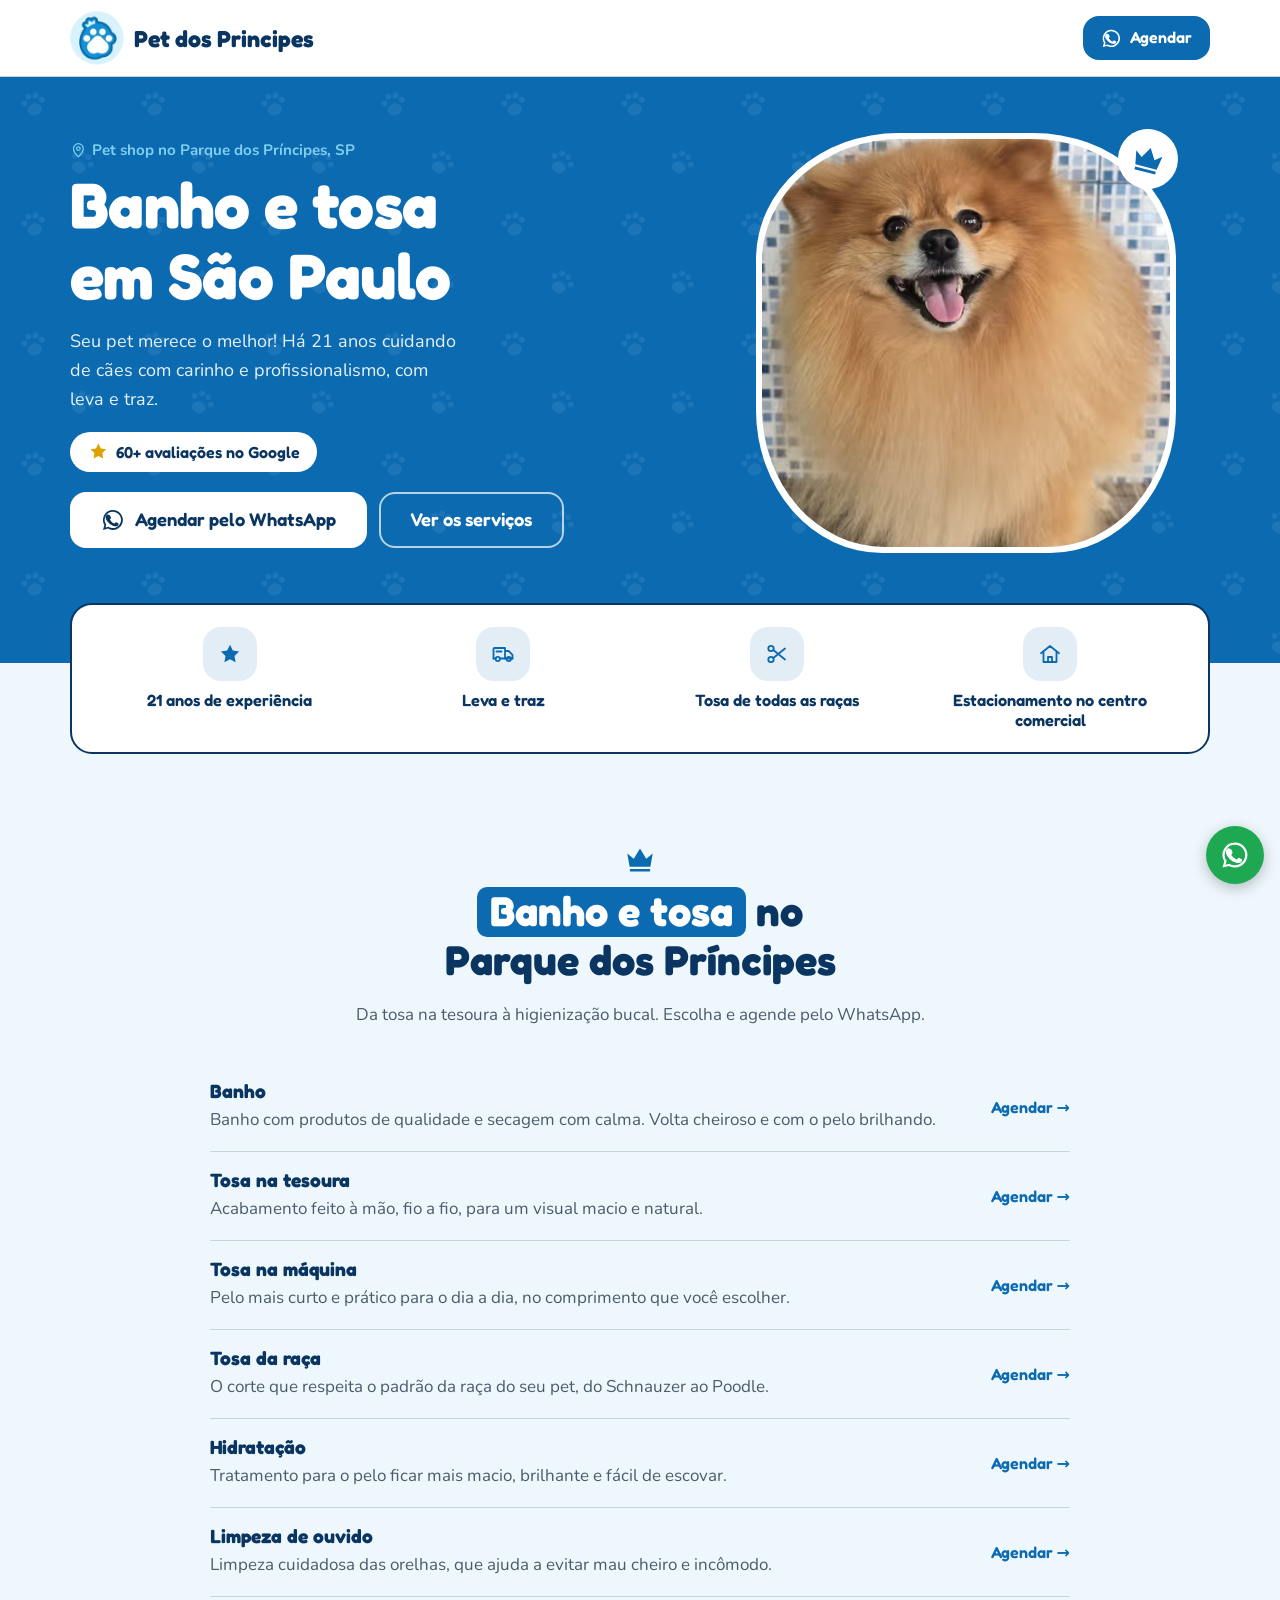
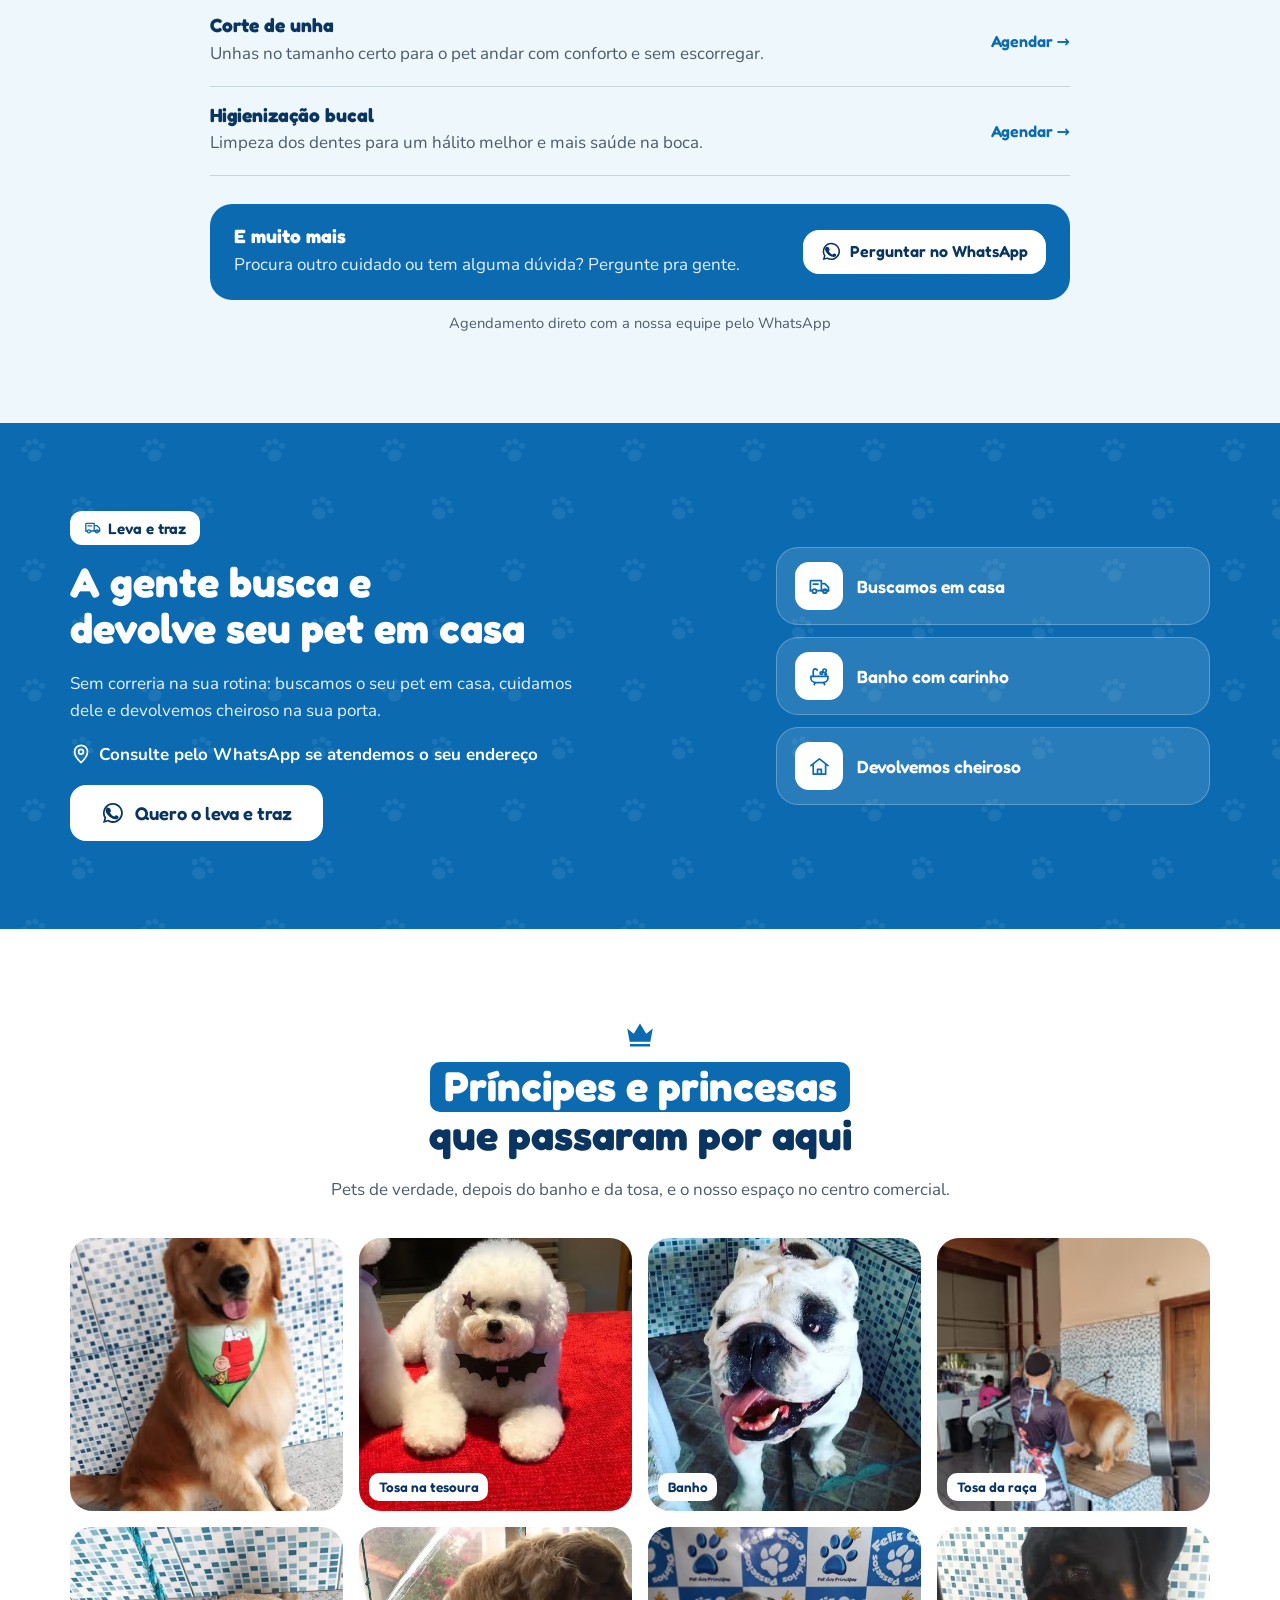
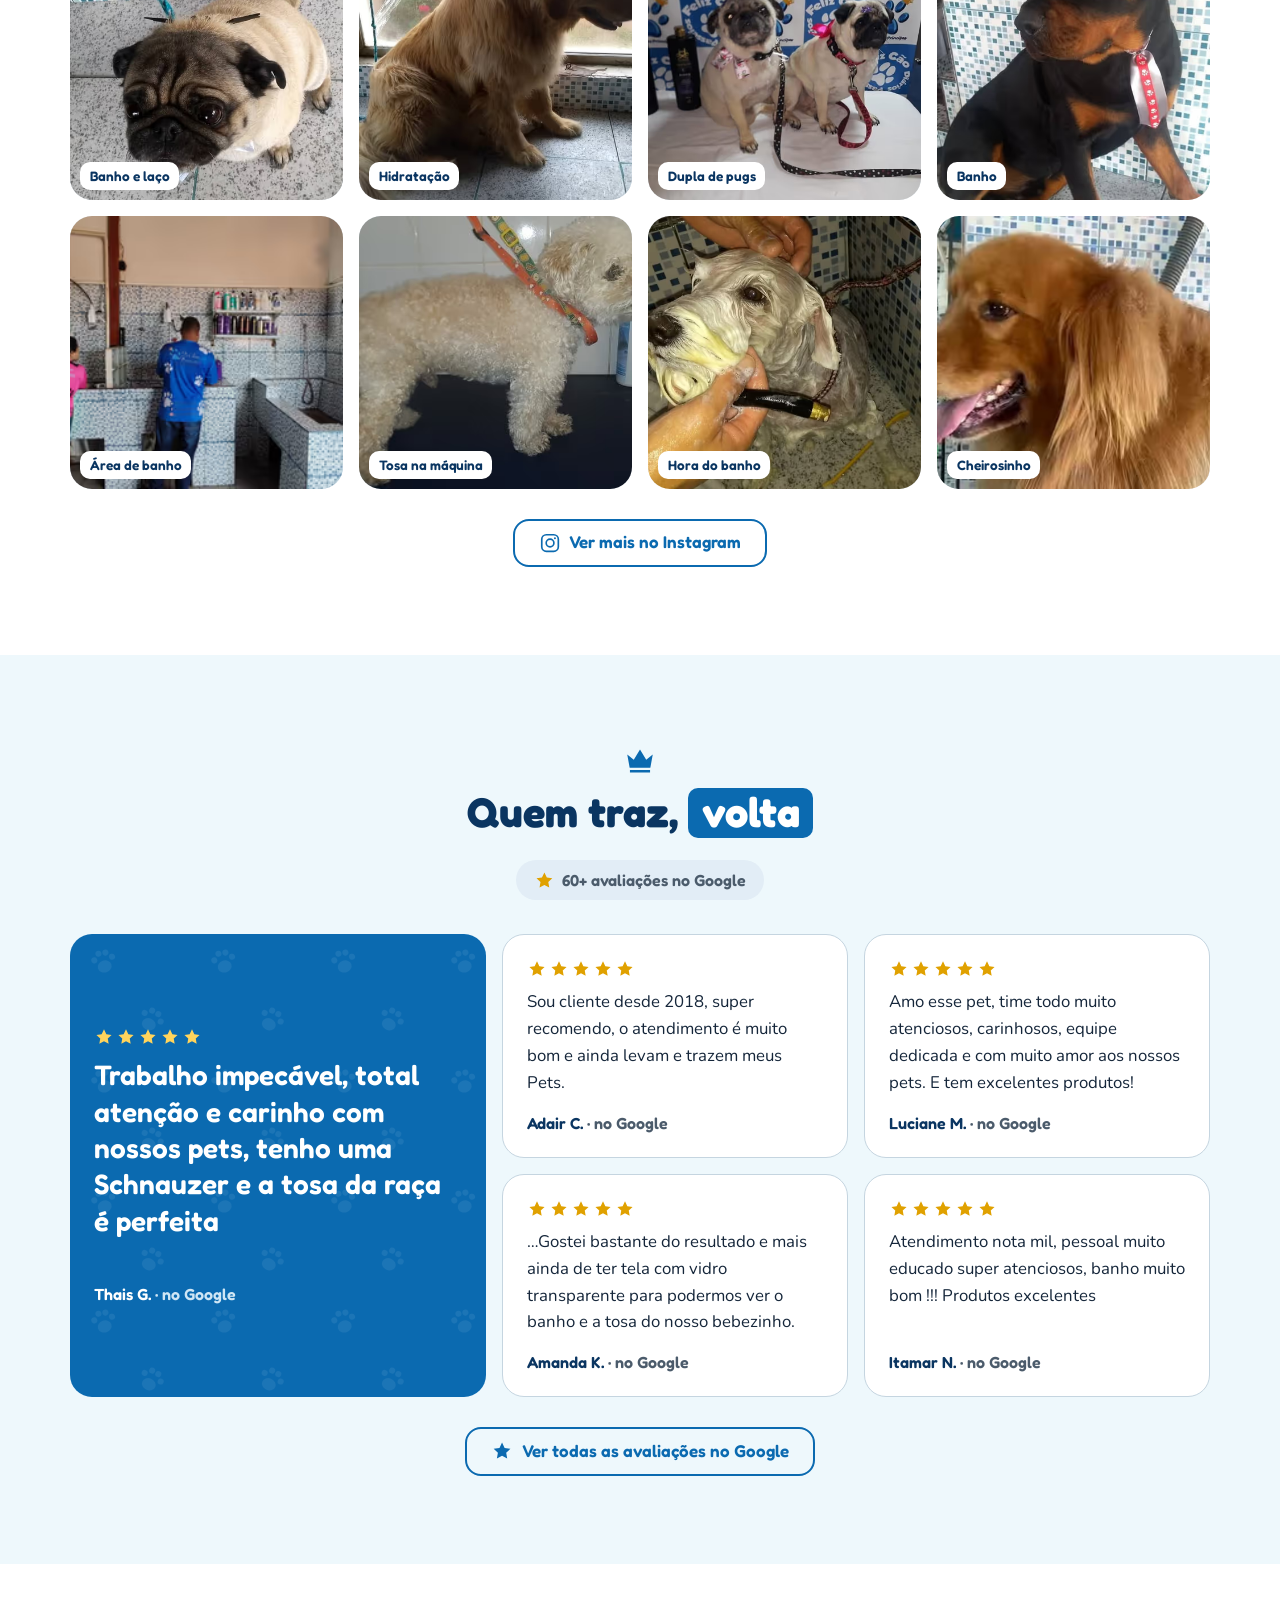
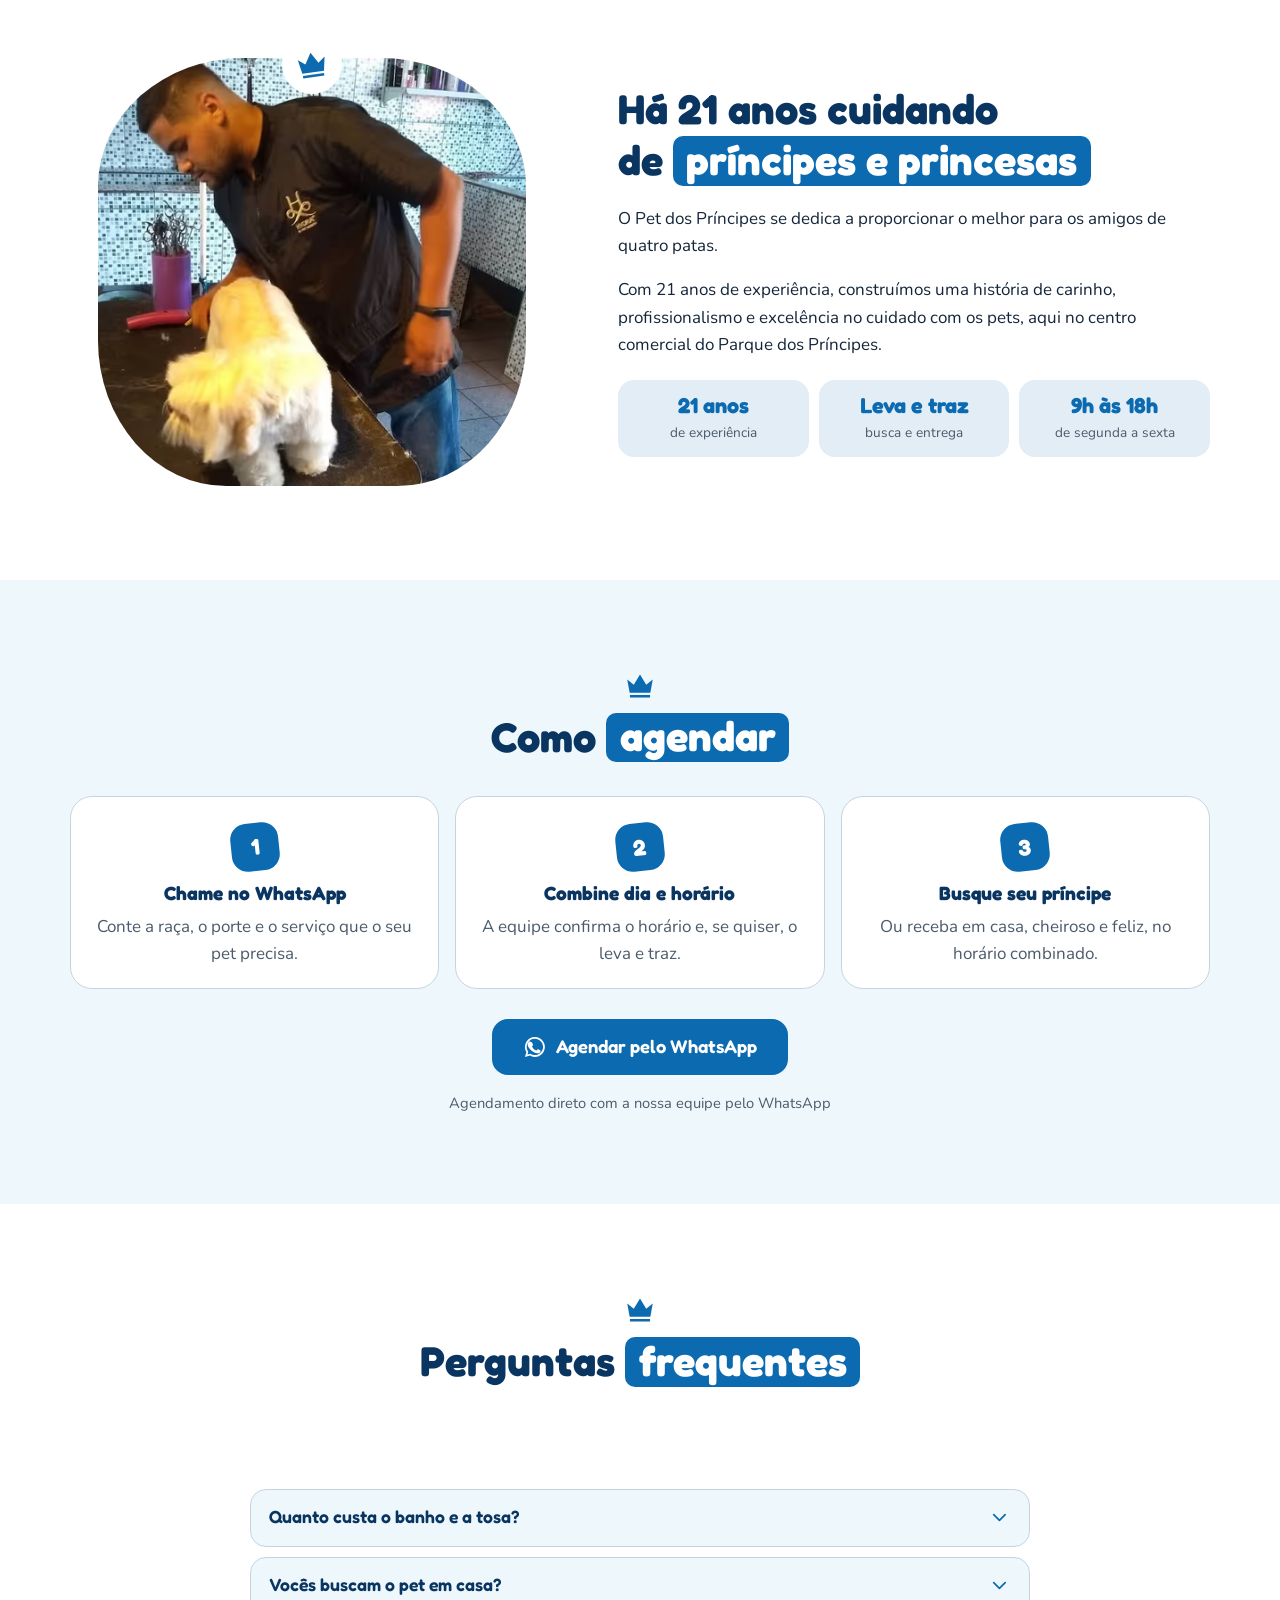
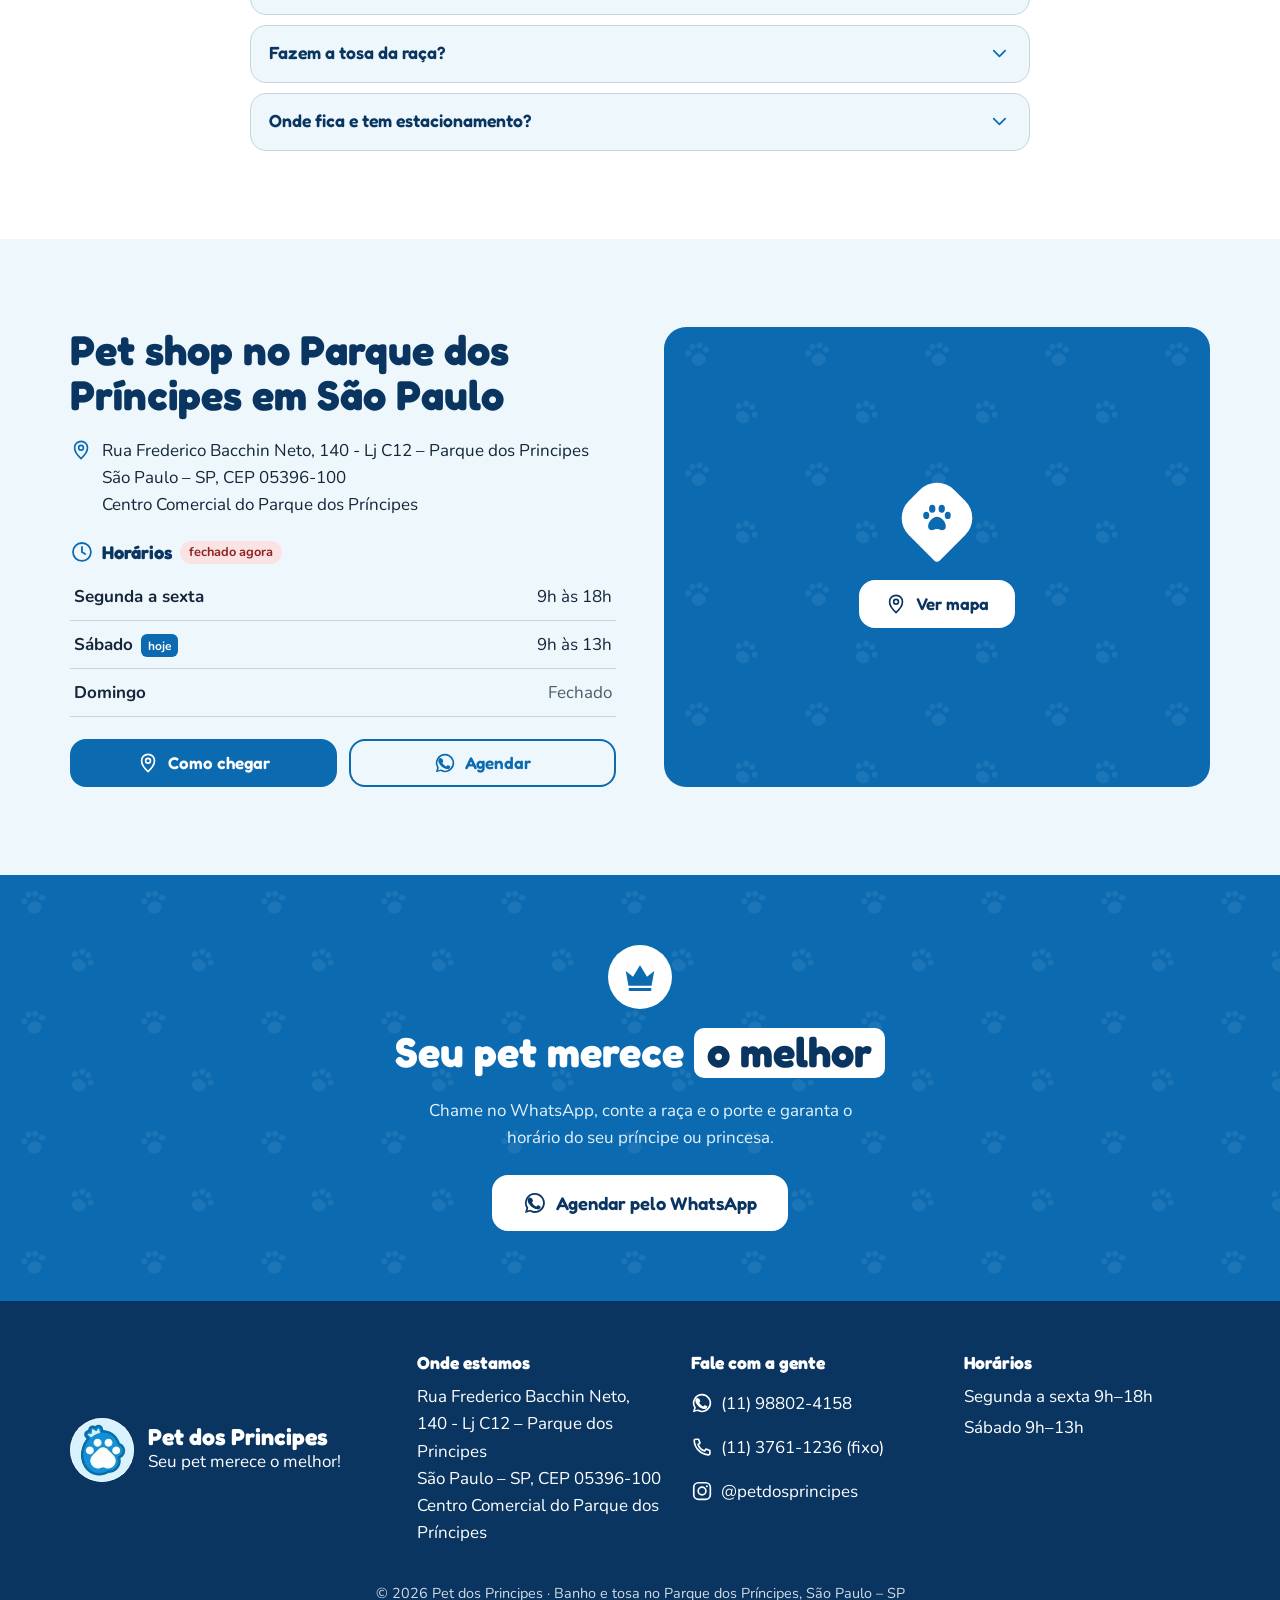
==== commit 2eb14995: "Atualização do projeto" ====
--- a/index.html
+++ b/index.html
@@ -317,7 +317,7 @@
     <section class="secao" id="servicos" aria-labelledby="servicos-titulo">
       <div class="container">
         <header class="secao-topo"><svg class="ico coroa" aria-hidden="true" focusable="false"><use href="#i-coroa"></use></svg><h2 id="servicos-titulo"><span class="tarja">Banho e tosa</span> no Parque dos Príncipes</h2><p>Da tosa na tesoura à higienização bucal. Escolha e agende pelo WhatsApp.</p></header>
-        <ul class="servicos" data-r2="1" data-r3="0"><li class="servico"><h3>Banho</h3><p>Banho com produtos de qualidade e secagem com calma. Volta cheiroso e com o pelo brilhando.</p><div class="servico-pe"><span class="servico-preco">Valor sob consulta</span><a class="link-whats" href="https://wa.me/5511988024158?text=Ol%C3%A1!%20Vi%20o%20site%20e%20quero%20agendar%20banho%20para%20o%20meu%20pet%20%F0%9F%90%BE" target="_blank" rel="noopener" aria-label="Agendar: Banho" data-local="servico">Agendar →</a></div></li><li class="servico"><h3>Tosa na tesoura</h3><p>Acabamento feito à mão, fio a fio, para um visual macio e natural.</p><div class="servico-pe"><span class="servico-preco">Valor sob consulta</span><a class="link-whats" href="https://wa.me/5511988024158?text=Ol%C3%A1!%20Vi%20o%20site%20e%20quero%20agendar%20tosa%20na%20tesoura%20para%20o%20meu%20pet%20%F0%9F%90%BE" target="_blank" rel="noopener" aria-label="Agendar: Tosa na tesoura" data-local="servico">Agendar →</a></div></li><li class="servico"><h3>Tosa na máquina</h3><p>Pelo mais curto e prático para o dia a dia, no comprimento que você escolher.</p><div class="servico-pe"><span class="servico-preco">Valor sob consulta</span><a class="link-whats" href="https://wa.me/5511988024158?text=Ol%C3%A1!%20Vi%20o%20site%20e%20quero%20agendar%20tosa%20na%20m%C3%A1quina%20para%20o%20meu%20pet%20%F0%9F%90%BE" target="_blank" rel="noopener" aria-label="Agendar: Tosa na máquina" data-local="servico">Agendar →</a></div></li><li class="servico"><h3>Tosa da raça</h3><p>O corte que respeita o padrão da raça do seu pet, do Schnauzer ao Poodle.</p><div class="servico-pe"><span class="servico-preco">Valor sob consulta</span><a class="link-whats" href="https://wa.me/5511988024158?text=Ol%C3%A1!%20Vi%20o%20site%20e%20quero%20agendar%20tosa%20da%20ra%C3%A7a%20para%20o%20meu%20pet%20%F0%9F%90%BE" target="_blank" rel="noopener" aria-label="Agendar: Tosa da raça" data-local="servico">Agendar →</a></div></li><li class="servico"><h3>Hidratação</h3><p>Tratamento para o pelo ficar mais macio, brilhante e fácil de escovar.</p><div class="servico-pe"><span class="servico-preco">Valor sob consulta</span><a class="link-whats" href="https://wa.me/5511988024158?text=Ol%C3%A1!%20Vi%20o%20site%20e%20quero%20agendar%20hidrata%C3%A7%C3%A3o%20para%20o%20meu%20pet%20%F0%9F%90%BE" target="_blank" rel="noopener" aria-label="Agendar: Hidratação" data-local="servico">Agendar →</a></div></li><li class="servico"><h3>Limpeza de ouvido</h3><p>Limpeza cuidadosa das orelhas, que ajuda a evitar mau cheiro e incômodo.</p><div class="servico-pe"><span class="servico-preco">Valor sob consulta</span><a class="link-whats" href="https://wa.me/5511988024158?text=Ol%C3%A1!%20Vi%20o%20site%20e%20quero%20agendar%20limpeza%20de%20ouvido%20para%20o%20meu%20pet%20%F0%9F%90%BE" target="_blank" rel="noopener" aria-label="Agendar: Limpeza de ouvido" data-local="servico">Agendar →</a></div></li><li class="servico"><h3>Corte de unha</h3><p>Unhas no tamanho certo para o pet andar com conforto e sem escorregar.</p><div class="servico-pe"><span class="servico-preco">Valor sob consulta</span><a class="link-whats" href="https://wa.me/5511988024158?text=Ol%C3%A1!%20Vi%20o%20site%20e%20quero%20agendar%20corte%20de%20unha%20para%20o%20meu%20pet%20%F0%9F%90%BE" target="_blank" rel="noopener" aria-label="Agendar: Corte de unha" data-local="servico">Agendar →</a></div></li><li class="servico"><h3>Higienização bucal</h3><p>Limpeza dos dentes para um hálito melhor e mais saúde na boca.</p><div class="servico-pe"><span class="servico-preco">Valor sob consulta</span><a class="link-whats" href="https://wa.me/5511988024158?text=Ol%C3%A1!%20Vi%20o%20site%20e%20quero%20agendar%20higieniza%C3%A7%C3%A3o%20bucal%20para%20o%20meu%20pet%20%F0%9F%90%BE" target="_blank" rel="noopener" aria-label="Agendar: Higienização bucal" data-local="servico">Agendar →</a></div></li><li class="servico servico--mais"><h3>E muito mais</h3><p>Procura outro cuidado ou tem alguma dúvida? Pergunte pra gente.</p><div class="servico-pe"><a class="btn btn--branco btn--sm" href="https://wa.me/5511988024158?text=Ol%C3%A1!%20Vi%20o%20site%20e%20tenho%20uma%20d%C3%BAvida%20sobre%20os%20servi%C3%A7os%20%F0%9F%92%AC" target="_blank" rel="noopener"><svg class="ico" aria-hidden="true" focusable="false"><use href="#i-whats"></use></svg>Perguntar no WhatsApp</a></div></li></ul>
+        <ul class="servicos" data-r2="1" data-r3="0"><li class="servico"><h3>Banho</h3><p>Banho com produtos de qualidade e secagem com calma. Volta cheiroso e com o pelo brilhando.</p><div class="servico-pe"><a class="link-whats" href="https://wa.me/5511988024158?text=Ol%C3%A1!%20Vi%20o%20site%20e%20quero%20agendar%20banho%20para%20o%20meu%20pet%20%F0%9F%90%BE" target="_blank" rel="noopener" aria-label="Agendar: Banho" data-local="servico">Agendar →</a></div></li><li class="servico"><h3>Tosa na tesoura</h3><p>Acabamento feito à mão, fio a fio, para um visual macio e natural.</p><div class="servico-pe"><a class="link-whats" href="https://wa.me/5511988024158?text=Ol%C3%A1!%20Vi%20o%20site%20e%20quero%20agendar%20tosa%20na%20tesoura%20para%20o%20meu%20pet%20%F0%9F%90%BE" target="_blank" rel="noopener" aria-label="Agendar: Tosa na tesoura" data-local="servico">Agendar →</a></div></li><li class="servico"><h3>Tosa na máquina</h3><p>Pelo mais curto e prático para o dia a dia, no comprimento que você escolher.</p><div class="servico-pe"><a class="link-whats" href="https://wa.me/5511988024158?text=Ol%C3%A1!%20Vi%20o%20site%20e%20quero%20agendar%20tosa%20na%20m%C3%A1quina%20para%20o%20meu%20pet%20%F0%9F%90%BE" target="_blank" rel="noopener" aria-label="Agendar: Tosa na máquina" data-local="servico">Agendar →</a></div></li><li class="servico"><h3>Tosa da raça</h3><p>O corte que respeita o padrão da raça do seu pet, do Schnauzer ao Poodle.</p><div class="servico-pe"><a class="link-whats" href="https://wa.me/5511988024158?text=Ol%C3%A1!%20Vi%20o%20site%20e%20quero%20agendar%20tosa%20da%20ra%C3%A7a%20para%20o%20meu%20pet%20%F0%9F%90%BE" target="_blank" rel="noopener" aria-label="Agendar: Tosa da raça" data-local="servico">Agendar →</a></div></li><li class="servico"><h3>Hidratação</h3><p>Tratamento para o pelo ficar mais macio, brilhante e fácil de escovar.</p><div class="servico-pe"><a class="link-whats" href="https://wa.me/5511988024158?text=Ol%C3%A1!%20Vi%20o%20site%20e%20quero%20agendar%20hidrata%C3%A7%C3%A3o%20para%20o%20meu%20pet%20%F0%9F%90%BE" target="_blank" rel="noopener" aria-label="Agendar: Hidratação" data-local="servico">Agendar →</a></div></li><li class="servico"><h3>Limpeza de ouvido</h3><p>Limpeza cuidadosa das orelhas, que ajuda a evitar mau cheiro e incômodo.</p><div class="servico-pe"><a class="link-whats" href="https://wa.me/5511988024158?text=Ol%C3%A1!%20Vi%20o%20site%20e%20quero%20agendar%20limpeza%20de%20ouvido%20para%20o%20meu%20pet%20%F0%9F%90%BE" target="_blank" rel="noopener" aria-label="Agendar: Limpeza de ouvido" data-local="servico">Agendar →</a></div></li><li class="servico"><h3>Corte de unha</h3><p>Unhas no tamanho certo para o pet andar com conforto e sem escorregar.</p><div class="servico-pe"><a class="link-whats" href="https://wa.me/5511988024158?text=Ol%C3%A1!%20Vi%20o%20site%20e%20quero%20agendar%20corte%20de%20unha%20para%20o%20meu%20pet%20%F0%9F%90%BE" target="_blank" rel="noopener" aria-label="Agendar: Corte de unha" data-local="servico">Agendar →</a></div></li><li class="servico"><h3>Higienização bucal</h3><p>Limpeza dos dentes para um hálito melhor e mais saúde na boca.</p><div class="servico-pe"><a class="link-whats" href="https://wa.me/5511988024158?text=Ol%C3%A1!%20Vi%20o%20site%20e%20quero%20agendar%20higieniza%C3%A7%C3%A3o%20bucal%20para%20o%20meu%20pet%20%F0%9F%90%BE" target="_blank" rel="noopener" aria-label="Agendar: Higienização bucal" data-local="servico">Agendar →</a></div></li><li class="servico servico--mais"><h3>E muito mais</h3><p>Procura outro cuidado ou tem alguma dúvida? Pergunte pra gente.</p><div class="servico-pe"><a class="btn btn--branco btn--sm" href="https://wa.me/5511988024158?text=Ol%C3%A1!%20Vi%20o%20site%20e%20tenho%20uma%20d%C3%BAvida%20sobre%20os%20servi%C3%A7os%20%F0%9F%92%AC" target="_blank" rel="noopener"><svg class="ico" aria-hidden="true" focusable="false"><use href="#i-whats"></use></svg>Perguntar no WhatsApp</a></div></li></ul>
         <p class="microtexto centro">Agendamento direto com a nossa equipe pelo WhatsApp</p>
       </div>
     </section>
--- a/style.css
+++ b/style.css
@@ -21,7 +21,6 @@
 .servico h3{margin:0 0 .2em}
 .servico p{color:var(--texto-suave);margin:0}
 .servico-pe{grid-column:2;grid-row:1/span 2;display:flex;flex-direction:column;align-items:flex-end;gap:2px}
-.servico-preco{font:600 .95rem/1.2 var(--f-titulo);color:var(--secundaria)}
 .link-whats{display:inline-flex;align-items:center;gap:.35em;min-height:44px;font:600 1rem/1 var(--f-titulo);color:var(--primaria);text-decoration:none}
 .link-whats:hover{text-decoration:underline}
 .servico--mais{background:var(--degrade);border:0;padding:22px 24px;border-radius:var(--raio);margin-top:28px;color:#fff}
--- a/style.css
+++ b/style.css
@@ -21,7 +21,6 @@
 .servico h3{margin:0 0 .2em}
 .servico p{color:var(--texto-suave);margin:0}
 .servico-pe{grid-column:2;grid-row:1/span 2;display:flex;flex-direction:column;align-items:flex-end;gap:2px}
-.servico-preco{font:600 .95rem/1.2 var(--f-titulo);color:var(--secundaria)}
 .link-whats{display:inline-flex;align-items:center;gap:.35em;min-height:44px;font:600 1rem/1 var(--f-titulo);color:var(--primaria);text-decoration:none}
 .link-whats:hover{text-decoration:underline}
 .servico--mais{background:var(--degrade);border:0;padding:22px 24px;border-radius:var(--raio);margin-top:28px;color:#fff}
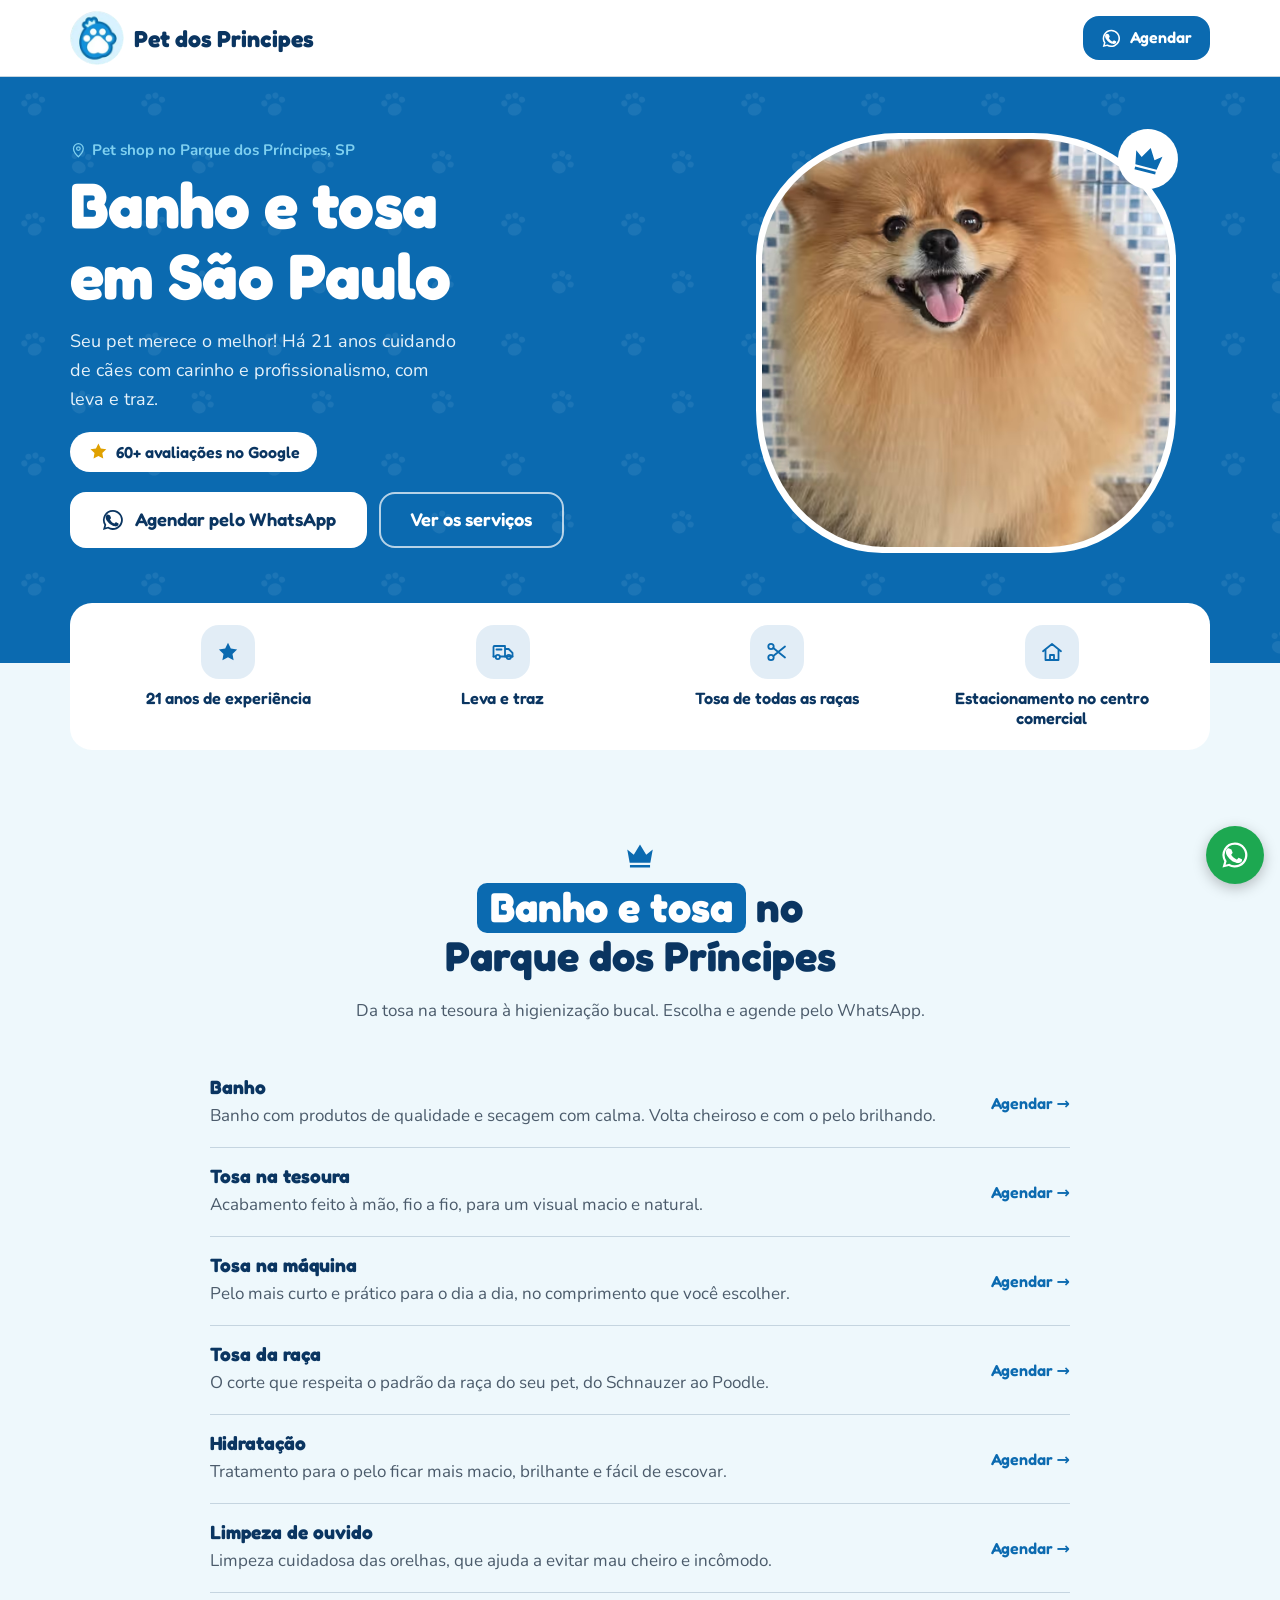
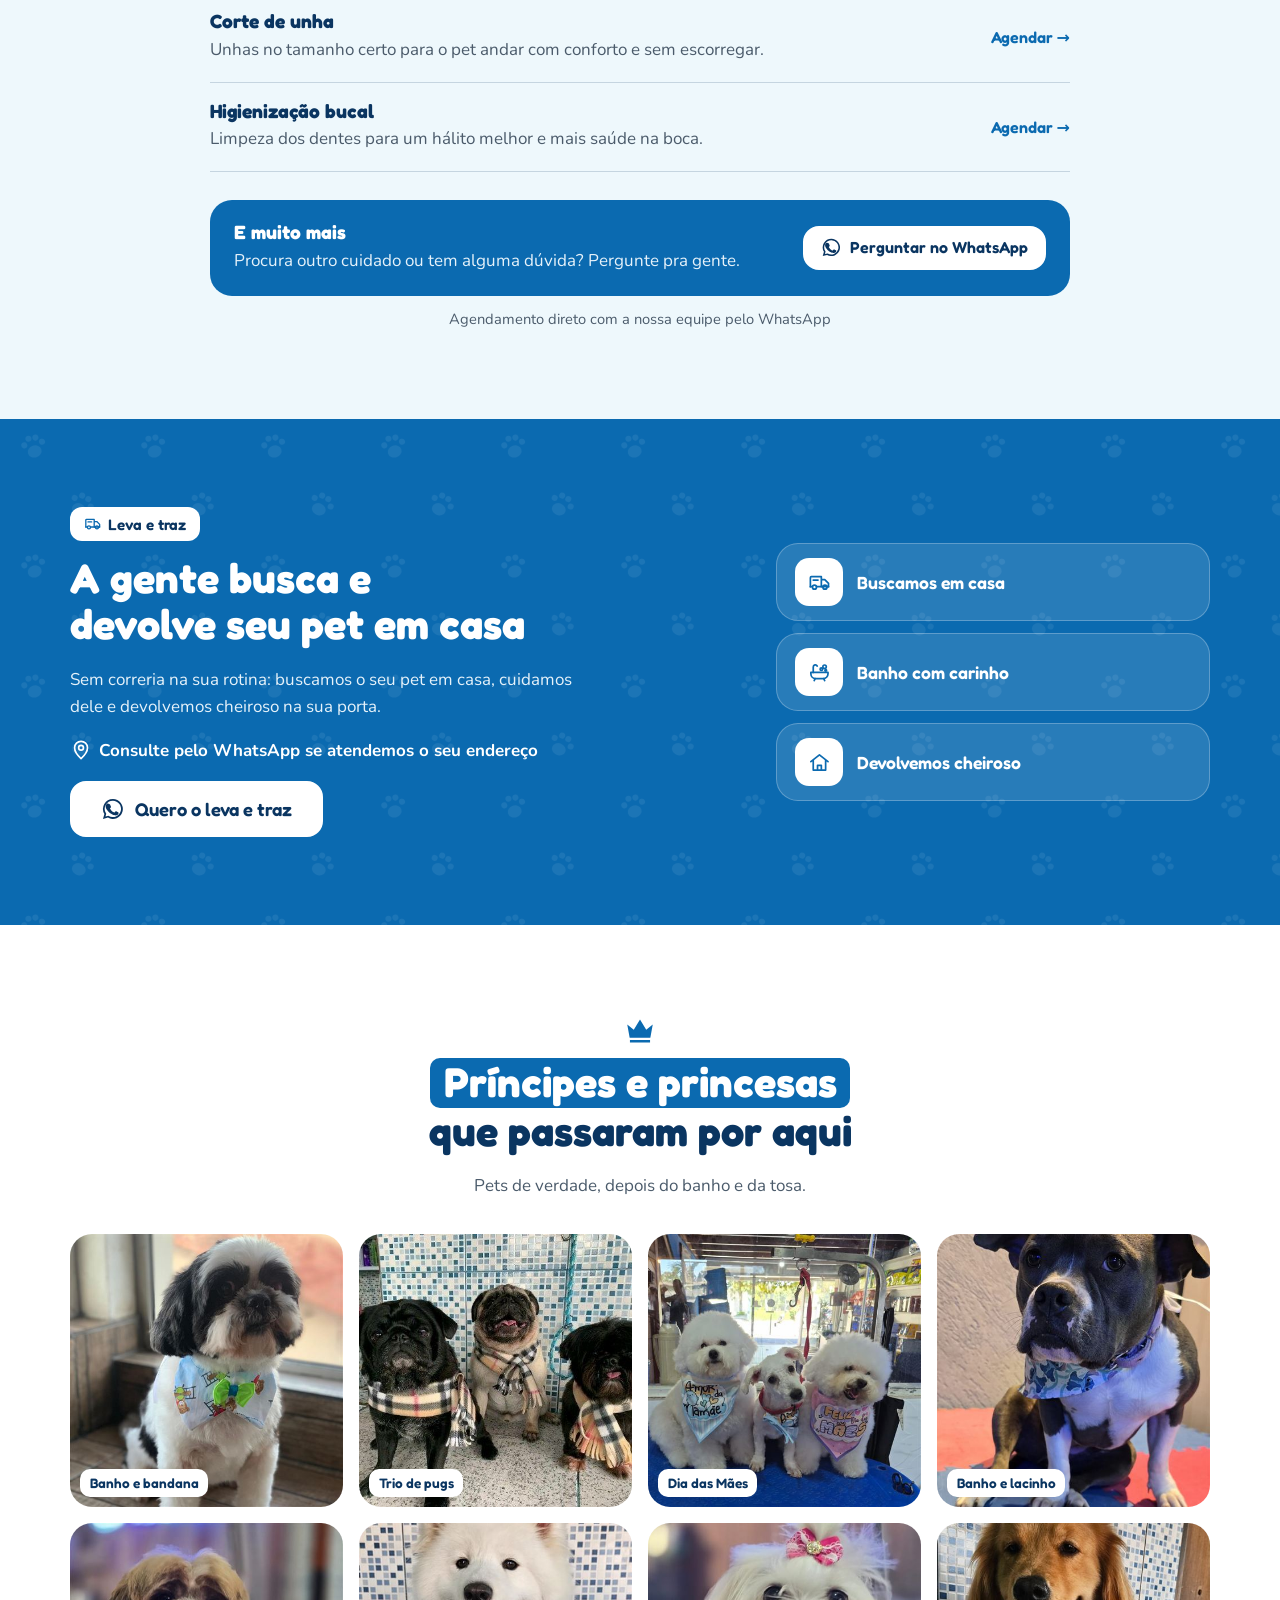
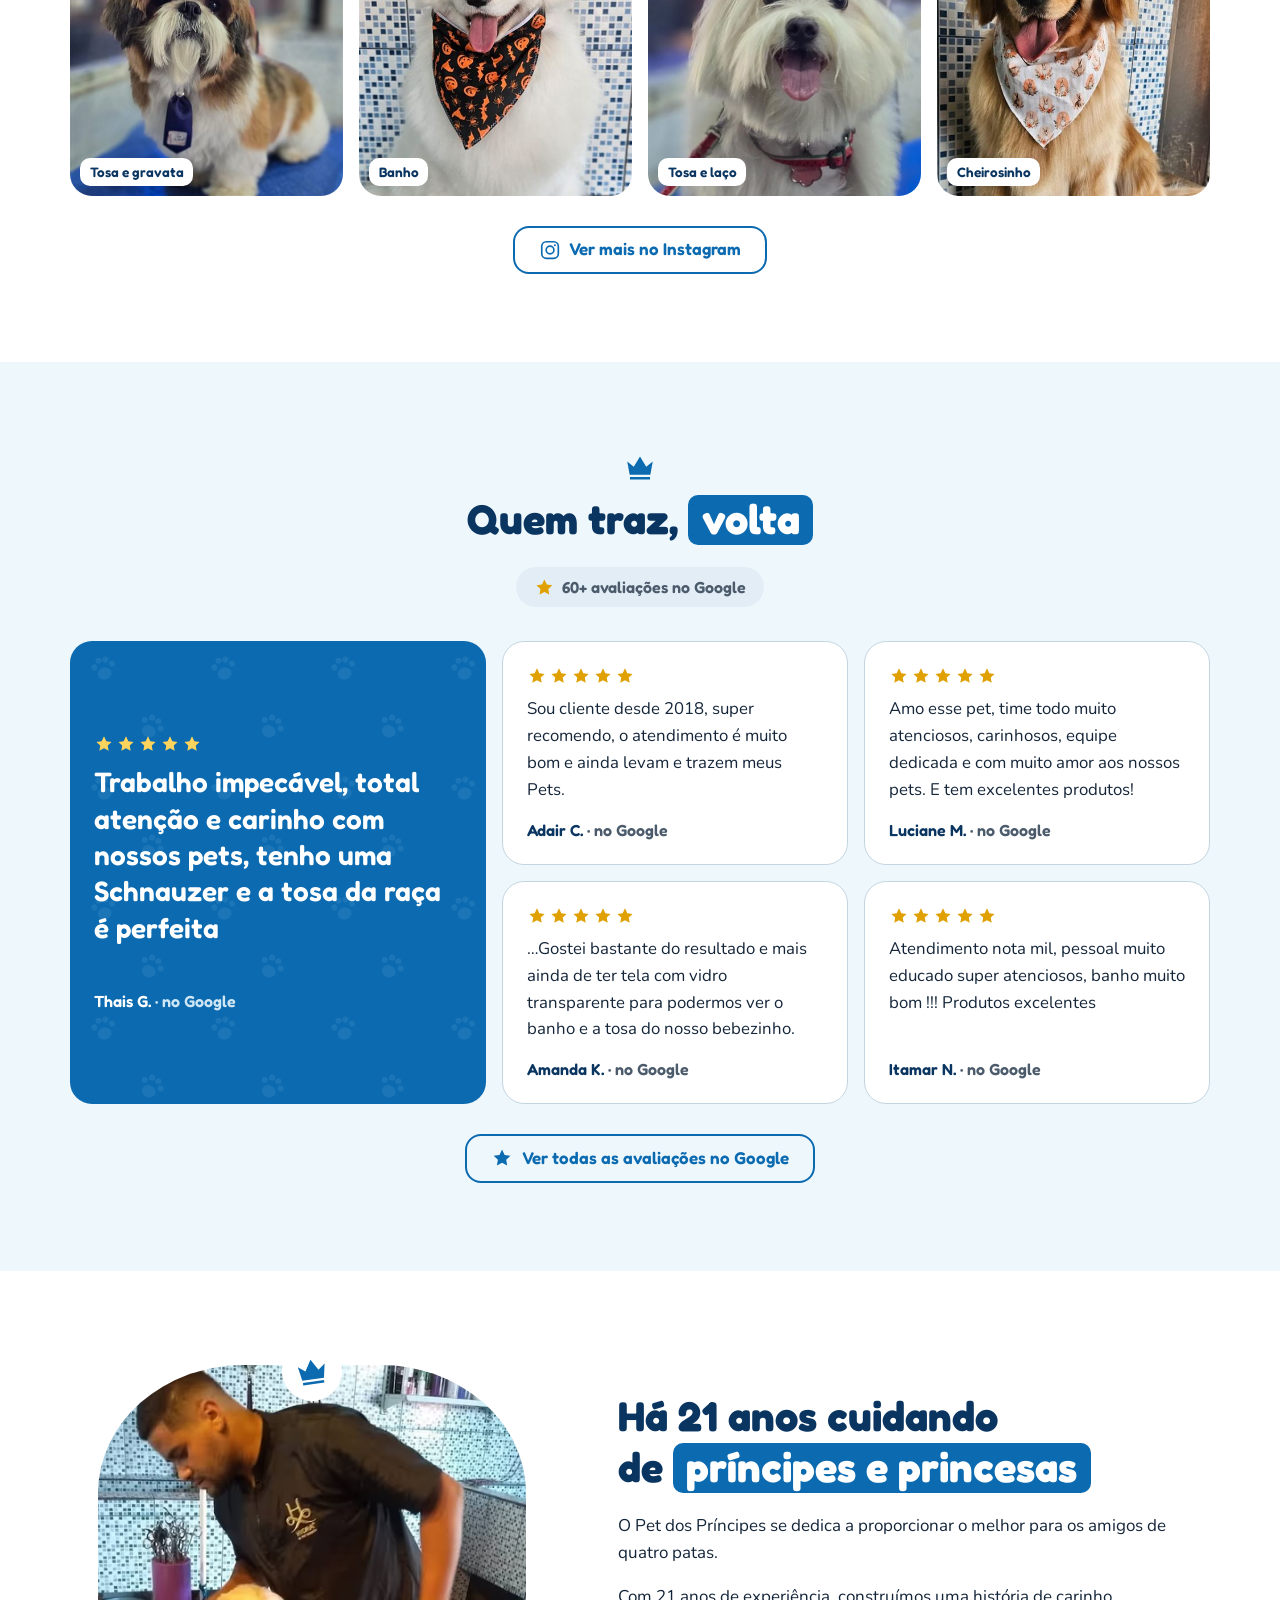
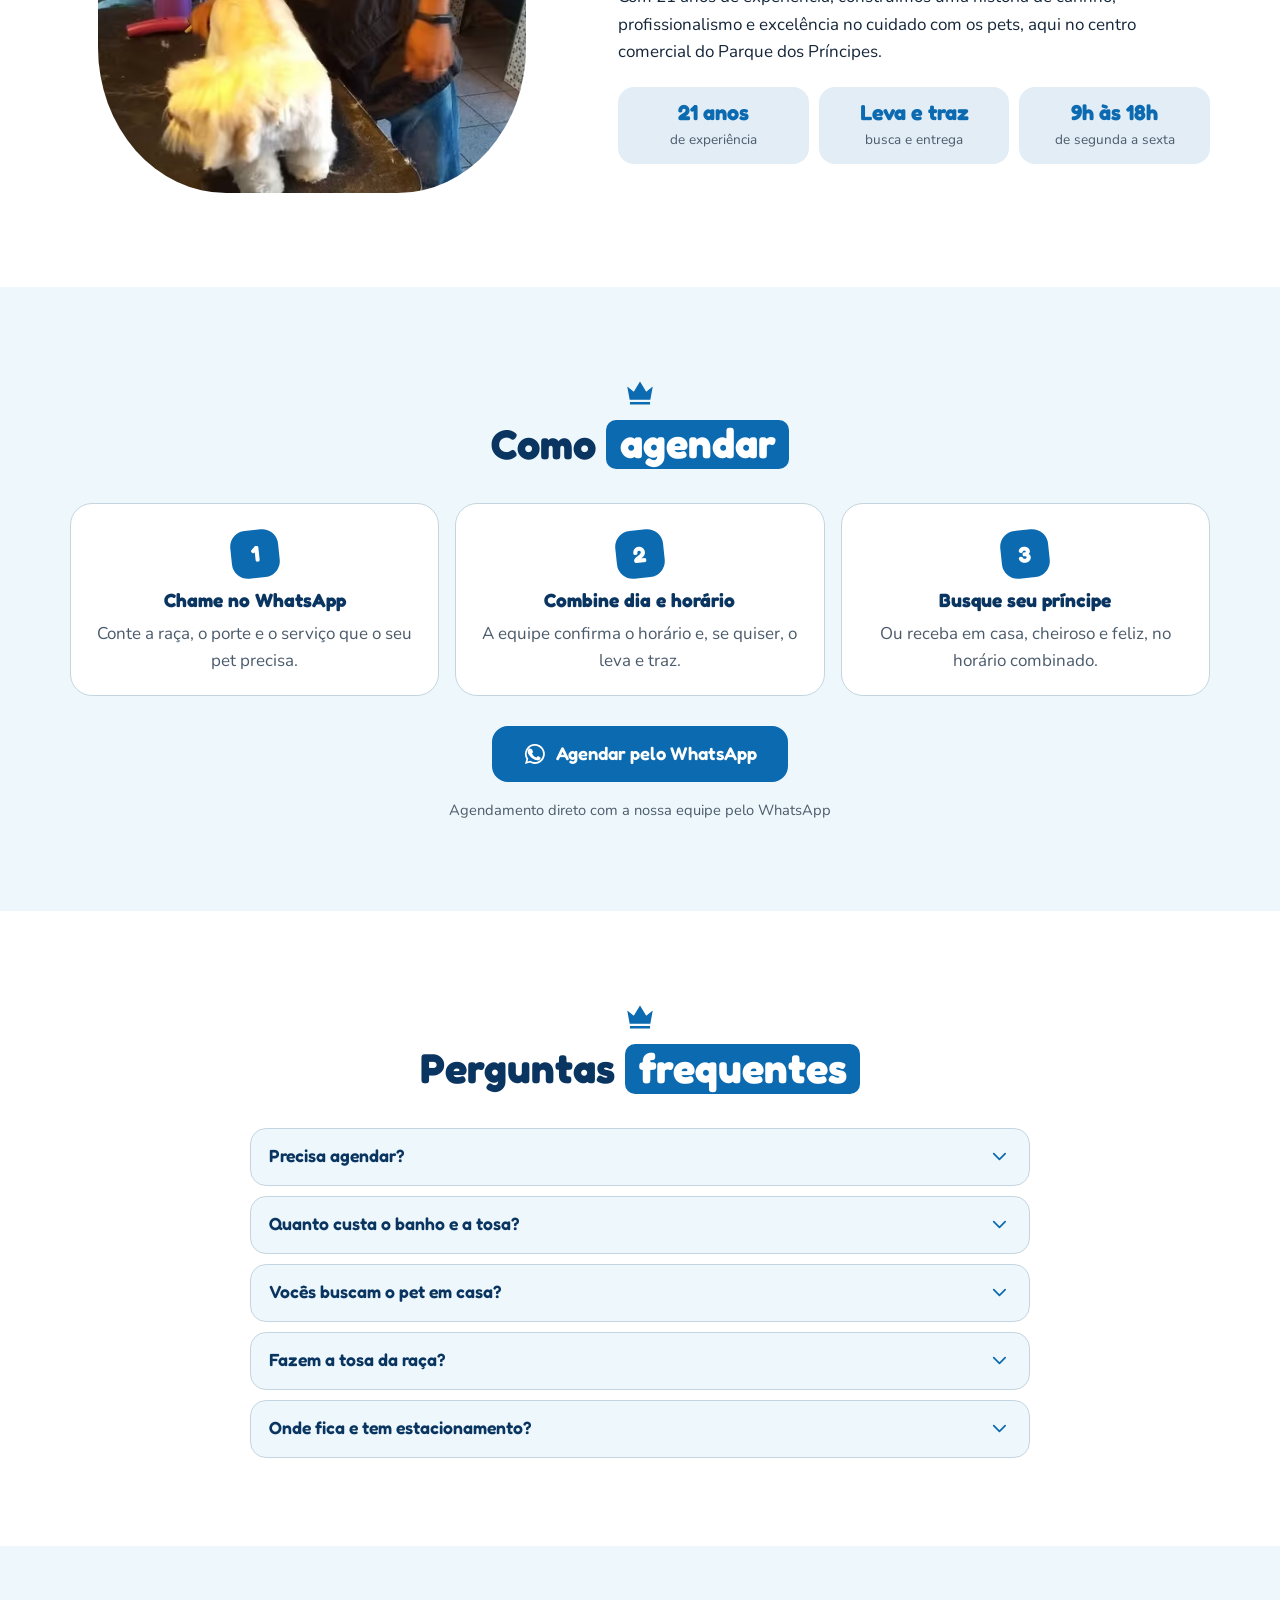
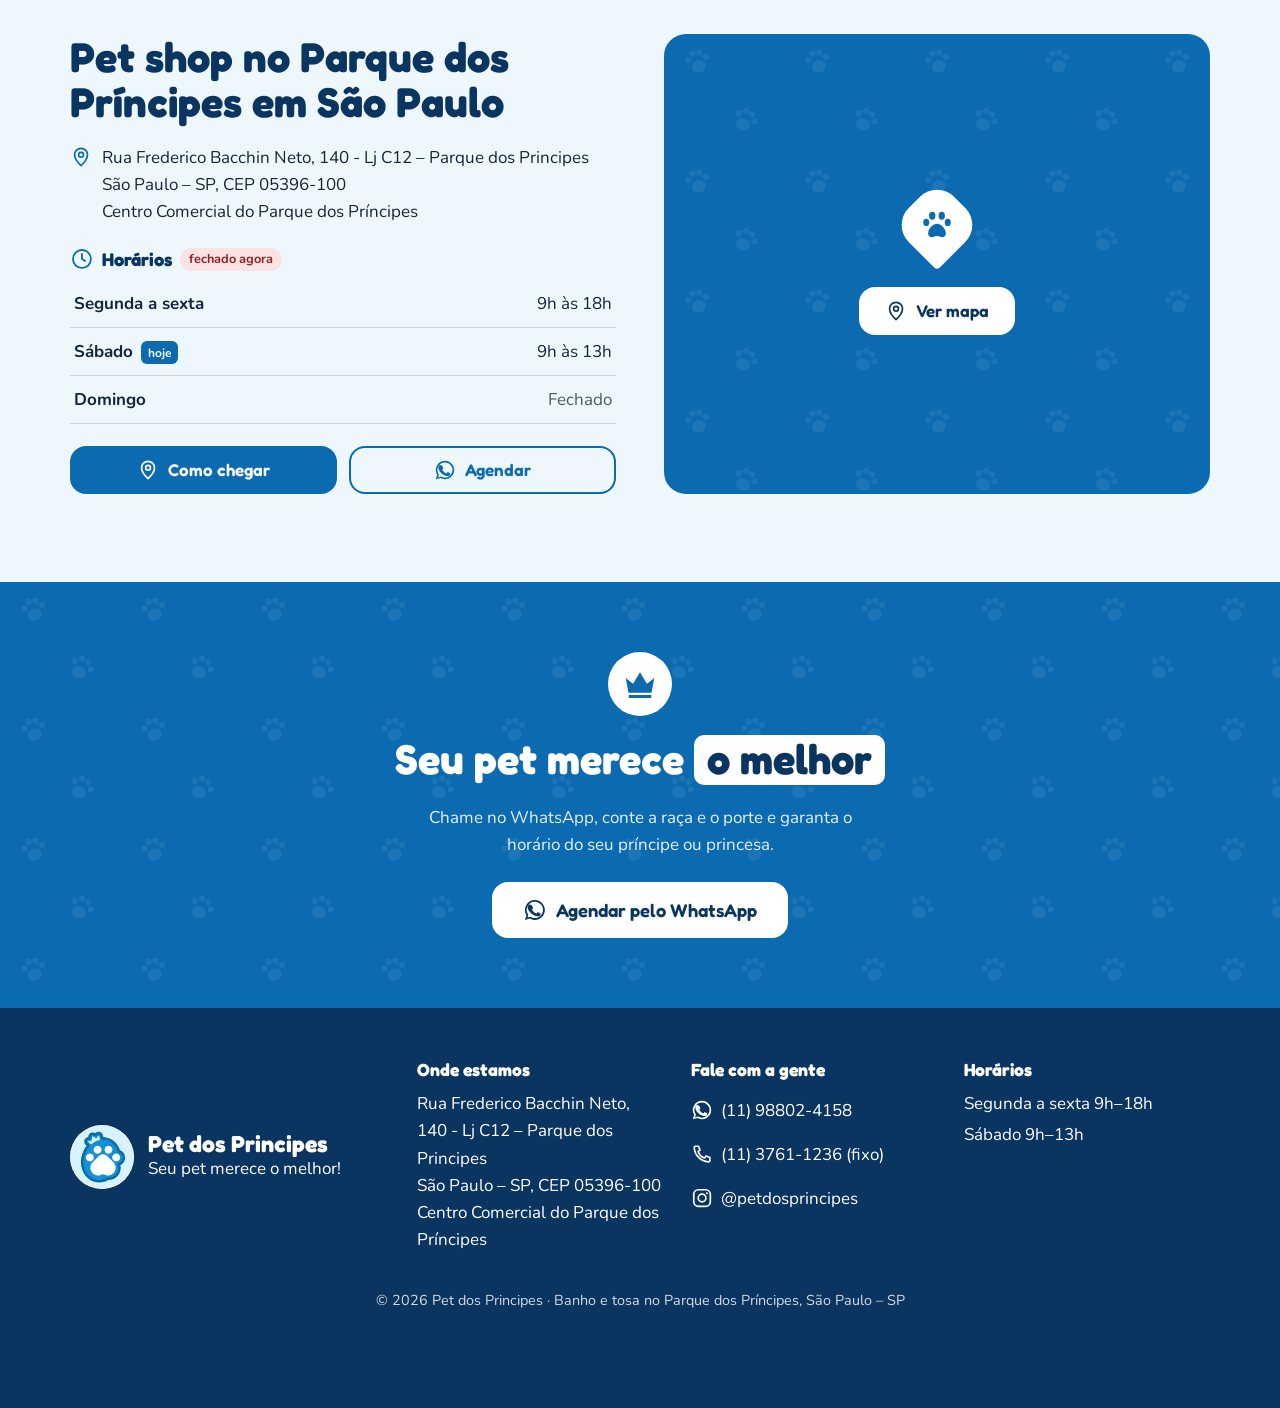
==== commit afe79a69: "Atualização do projeto" ====
--- a/index.html
+++ b/index.html
@@ -95,7 +95,7 @@
 
 /* Diferenciais: cartão branco que sobe em cima da faixa azul */
 .difs{position:relative;z-index:2;margin-top:-44px}
-.difs-lista{list-style:none;margin:0;padding:18px;display:grid;grid-template-columns:repeat(2,minmax(0,1fr));gap:14px 10px;background:#fff;border-radius:var(--raio);border:2px solid var(--secundaria)}
+.difs-lista{list-style:none;margin:0;padding:18px;display:grid;grid-template-columns:repeat(2,minmax(0,1fr));gap:14px 10px;background:#fff;border-radius:var(--raio)}
 .difs-lista li{display:flex;align-items:center;gap:10px;font:600 .95rem/1.2 var(--f-titulo);color:var(--secundaria);min-width:0}
 .dif-ico{display:grid;place-items:center;flex:none;width:42px;height:42px;border-radius:14px;background:var(--primaria-suave);color:var(--primaria)}
 .dif-ico .ico{width:24px;height:24px}
@@ -340,8 +340,8 @@
     </section>
     <section class="secao secao--branca" id="galeria" aria-labelledby="galeria-titulo">
       <div class="container">
-        <header class="secao-topo"><svg class="ico coroa" aria-hidden="true" focusable="false"><use href="#i-coroa"></use></svg><h2 id="galeria-titulo"><span class="tarja">Príncipes e princesas</span> que passaram por aqui</h2><p>Pets de verdade, depois do banho e da tosa, e o nosso espaço no centro comercial.</p></header>
-        <ul class="galeria"><li><figure><picture><source type="image/avif" srcset="img/golden-bandana-banho-480.avif 480w, img/golden-bandana-banho-960.avif 960w" sizes="(min-width: 900px) 280px, 50vw"><source type="image/webp" srcset="img/golden-bandana-banho-480.webp 480w, img/golden-bandana-banho-960.webp 960w" sizes="(min-width: 900px) 280px, 50vw"><img src="img/golden-bandana-banho-960.jpg" alt="Golden retriever de bandana depois do banho no Pet dos Principes, em São Paulo" width="512" height="640" loading="lazy" decoding="async"></picture></figure></li><li><figure><picture><source type="image/avif" srcset="img/poodle-tosa-tesoura-480.avif 480w, img/poodle-tosa-tesoura-960.avif 960w" sizes="(min-width: 900px) 280px, 50vw"><source type="image/webp" srcset="img/poodle-tosa-tesoura-480.webp 480w, img/poodle-tosa-tesoura-960.webp 960w" sizes="(min-width: 900px) 280px, 50vw"><img src="img/poodle-tosa-tesoura-960.jpg" alt="Poodle branco com tosa na tesoura bem redondinha, deitado num tapete vermelho" width="640" height="640" loading="lazy" decoding="async"></picture><figcaption>Tosa na tesoura</figcaption></figure></li><li><figure><picture><source type="image/avif" srcset="img/bulldog-ingles-banho-480.avif 480w, img/bulldog-ingles-banho-960.avif 960w" sizes="(min-width: 900px) 280px, 50vw"><source type="image/webp" srcset="img/bulldog-ingles-banho-480.webp 480w, img/bulldog-ingles-banho-960.webp 960w" sizes="(min-width: 900px) 280px, 50vw"><img src="img/bulldog-ingles-banho-960.jpg" alt="Bulldog inglês sorrindo depois do banho no Parque dos Príncipes" width="512" height="640" loading="lazy" decoding="async"></picture><figcaption>Banho</figcaption></figure></li><li><figure><picture><source type="image/avif" srcset="img/tosa-chow-chow-secador-480.avif 480w, img/tosa-chow-chow-secador-960.avif 960w" sizes="(min-width: 900px) 280px, 50vw"><source type="image/webp" srcset="img/tosa-chow-chow-secador-480.webp 480w, img/tosa-chow-chow-secador-960.webp 960w" sizes="(min-width: 900px) 280px, 50vw"><img src="img/tosa-chow-chow-secador-960.jpg" alt="Tosador secando e penteando um chow chow na mesa de tosa" width="960" height="432" loading="lazy" decoding="async"></picture><figcaption>Tosa da raça</figcaption></figure></li><li><figure><picture><source type="image/avif" srcset="img/pug-depois-do-banho-480.avif 480w, img/pug-depois-do-banho-960.avif 960w" sizes="(min-width: 900px) 280px, 50vw"><source type="image/webp" srcset="img/pug-depois-do-banho-480.webp 480w, img/pug-depois-do-banho-960.webp 960w" sizes="(min-width: 900px) 280px, 50vw"><img src="img/pug-depois-do-banho-960.jpg" alt="Pug de lacinho nas orelhas depois do banho e da limpeza de ouvido" width="640" height="640" loading="lazy" decoding="async"></picture><figcaption>Banho e laço</figcaption></figure></li><li><figure><picture><source type="image/avif" srcset="img/golden-pelo-escovado-480.avif 480w, img/golden-pelo-escovado-960.avif 960w" sizes="(min-width: 900px) 280px, 50vw"><source type="image/webp" srcset="img/golden-pelo-escovado-480.webp 480w, img/golden-pelo-escovado-960.webp 960w" sizes="(min-width: 900px) 280px, 50vw"><img src="img/golden-pelo-escovado-960.jpg" alt="Golden retriever com o pelo escovado e hidratado, sentado perto da janela" width="640" height="640" loading="lazy" decoding="async"></picture><figcaption>Hidratação</figcaption></figure></li><li><figure><picture><source type="image/avif" srcset="img/dupla-pugs-lacinhos-480.avif 480w, img/dupla-pugs-lacinhos-960.avif 960w" sizes="(min-width: 900px) 280px, 50vw"><source type="image/webp" srcset="img/dupla-pugs-lacinhos-480.webp 480w, img/dupla-pugs-lacinhos-960.webp 960w" sizes="(min-width: 900px) 280px, 50vw"><img src="img/dupla-pugs-lacinhos-960.jpg" alt="Dois pugs com lacinhos e guias, prontos para voltar para casa depois do banho" width="640" height="640" loading="lazy" decoding="async"></picture><figcaption>Dupla de pugs</figcaption></figure></li><li><figure><picture><source type="image/avif" srcset="img/rottweiler-gravatinha-480.avif 480w, img/rottweiler-gravatinha-960.avif 960w" sizes="(min-width: 900px) 280px, 50vw"><source type="image/webp" srcset="img/rottweiler-gravatinha-480.webp 480w, img/rottweiler-gravatinha-960.webp 960w" sizes="(min-width: 900px) 280px, 50vw"><img src="img/rottweiler-gravatinha-960.jpg" alt="Rottweiler de gravatinha depois do banho no pet shop em São Paulo" width="512" height="640" loading="lazy" decoding="async"></picture><figcaption>Banho</figcaption></figure></li><li><figure><picture><source type="image/avif" srcset="img/area-de-banho-480.avif 480w, img/area-de-banho-960.avif 960w" sizes="(min-width: 900px) 280px, 50vw"><source type="image/webp" srcset="img/area-de-banho-480.webp 480w, img/area-de-banho-960.webp 960w" sizes="(min-width: 900px) 280px, 50vw"><img src="img/area-de-banho-960.jpg" alt="Área de banho do Pet dos Principes, com banheiras de azulejo e produtos" width="960" height="432" loading="lazy" decoding="async"></picture><figcaption>Área de banho</figcaption></figure></li><li><figure><picture><source type="image/avif" srcset="img/poodle-tosa-maquina-480.avif 480w, img/poodle-tosa-maquina-960.avif 960w" sizes="(min-width: 900px) 280px, 50vw"><source type="image/webp" srcset="img/poodle-tosa-maquina-480.webp 480w, img/poodle-tosa-maquina-960.webp 960w" sizes="(min-width: 900px) 280px, 50vw"><img src="img/poodle-tosa-maquina-960.jpg" alt="Poodle de pelo cacheado com tosa na máquina, de coleira, na mesa de tosa" width="581" height="581" loading="lazy" decoding="async"></picture><figcaption>Tosa na máquina</figcaption></figure></li><li><figure><picture><source type="image/avif" srcset="img/banho-maltes-shampoo-480.avif 480w, img/banho-maltes-shampoo-960.avif 960w" sizes="(min-width: 900px) 280px, 50vw"><source type="image/webp" srcset="img/banho-maltes-shampoo-480.webp 480w, img/banho-maltes-shampoo-960.webp 960w" sizes="(min-width: 900px) 280px, 50vw"><img src="img/banho-maltes-shampoo-960.jpg" alt="Cachorro branco recebendo banho com shampoo e massagem na cabeça" width="640" height="640" loading="lazy" decoding="async"></picture><figcaption>Hora do banho</figcaption></figure></li><li><figure><picture><source type="image/avif" srcset="img/golden-close-cheiroso-480.avif 480w, img/golden-close-cheiroso-960.avif 960w" sizes="(min-width: 900px) 280px, 50vw"><source type="image/webp" srcset="img/golden-close-cheiroso-480.webp 480w, img/golden-close-cheiroso-960.webp 960w" sizes="(min-width: 900px) 280px, 50vw"><img src="img/golden-close-cheiroso-960.jpg" alt="Golden retriever de perto, com o pelo limpo e macio depois do banho" width="640" height="360" loading="lazy" decoding="async"></picture><figcaption>Cheirosinho</figcaption></figure></li></ul>
+        <header class="secao-topo"><svg class="ico coroa" aria-hidden="true" focusable="false"><use href="#i-coroa"></use></svg><h2 id="galeria-titulo"><span class="tarja">Príncipes e princesas</span> que passaram por aqui</h2><p>Pets de verdade, depois do banho e da tosa.</p></header>
+        <ul class="galeria"><li><figure><img src="img/shihtzu-bandana-ursinhos-960.jpg" srcset="img/shihtzu-bandana-ursinhos-480.jpg 480w, img/shihtzu-bandana-ursinhos-960.jpg 960w" sizes="(min-width: 1000px) 280px, (min-width: 700px) 25vw, 50vw" alt="Shih-tzu preto e branco de bandana com ursinhos depois do banho" width="960" height="960" loading="lazy" decoding="async"><figcaption>Banho e bandana</figcaption></figure></li><li><figure><img src="img/trio-pugs-cachecol-960.jpg" srcset="img/trio-pugs-cachecol-480.jpg 410w, img/trio-pugs-cachecol-960.jpg 410w" sizes="(min-width: 1000px) 280px, (min-width: 700px) 25vw, 50vw" alt="Três pugs de cachecol xadrez depois do banho no Pet dos Principes" width="410" height="410" loading="lazy" decoding="async"><figcaption>Trio de pugs</figcaption></figure></li><li><figure><img src="img/trio-bichon-dia-das-maes-960.jpg" srcset="img/trio-bichon-dia-das-maes-480.jpg 480w, img/trio-bichon-dia-das-maes-960.jpg 960w" sizes="(min-width: 1000px) 280px, (min-width: 700px) 25vw, 50vw" alt="Três cachorros brancos tosados com bandanas de Dia das Mães na mesa de tosa" width="960" height="960" loading="lazy" decoding="async"><figcaption>Dia das Mães</figcaption></figure></li><li><figure><img src="img/bully-bandana-azul-960.jpg" srcset="img/bully-bandana-azul-480.jpg 480w, img/bully-bandana-azul-960.jpg 924w" sizes="(min-width: 1000px) 280px, (min-width: 700px) 25vw, 50vw" alt="Bully preto e branco com bandana estampada e lacinho na cabeça" width="924" height="1232" loading="lazy" decoding="async"><figcaption>Banho e lacinho</figcaption></figure></li><li><figure><img src="img/shihtzu-gravata-960.jpg" srcset="img/shihtzu-gravata-480.jpg 480w, img/shihtzu-gravata-960.jpg 960w" sizes="(min-width: 1000px) 280px, (min-width: 700px) 25vw, 50vw" alt="Shih-tzu tosado de gravatinha azul na mesa de tosa" width="960" height="960" loading="lazy" decoding="async"><figcaption>Tosa e gravata</figcaption></figure></li><li><figure><img src="img/samoieda-bandana-halloween-960.jpg" srcset="img/samoieda-bandana-halloween-480.jpg 480w, img/samoieda-bandana-halloween-960.jpg 739w" sizes="(min-width: 1000px) 280px, (min-width: 700px) 25vw, 50vw" alt="Samoieda branco sorrindo com bandana de Halloween" width="739" height="985" loading="lazy" decoding="async"><figcaption>Banho</figcaption></figure></li><li><figure><img src="img/maltes-lacinho-960.jpg" srcset="img/maltes-lacinho-480.jpg 480w, img/maltes-lacinho-960.jpg 739w" sizes="(min-width: 1000px) 280px, (min-width: 700px) 25vw, 50vw" alt="Maltês branco de lacinho rosa depois da tosa" width="739" height="985" loading="lazy" decoding="async"><figcaption>Tosa e laço</figcaption></figure></li><li><figure><img src="img/golden-bandana-coelhos-960.jpg" srcset="img/golden-bandana-coelhos-480.jpg 480w, img/golden-bandana-coelhos-960.jpg 739w" sizes="(min-width: 1000px) 280px, (min-width: 700px) 25vw, 50vw" alt="Golden retriever sorrindo com bandana de coelhinhos depois do banho" width="739" height="985" loading="lazy" decoding="async"><figcaption>Cheirosinho</figcaption></figure></li></ul>
         <div class="acoes"><a class="btn btn--contorno" href="https://www.instagram.com/petdosprincipes/" target="_blank" rel="noopener"><svg class="ico" aria-hidden="true" focusable="false"><use href="#i-insta"></use></svg>Ver mais no Instagram</a></div>
       </div>
     </section>
@@ -378,7 +378,7 @@
     <section class="secao secao--branca" id="perguntas" aria-labelledby="faq-titulo">
       <div class="container estreito">
         <header class="secao-topo"><svg class="ico coroa" aria-hidden="true" focusable="false"><use href="#i-coroa"></use></svg><h2 id="faq-titulo">Perguntas <span class="tarja">frequentes</span></h2></header>
-        <div class="faq"><details><summary>Precisa agendar?<svg class="ico faq-seta" aria-hidden="true" focusable="false"><use href="#i-seta"></use></svg></summary><p>Sim. O atendimento é com hora marcada, para o seu pet não ficar esperando. É só chamar no WhatsApp e escolher o horário.</p></details><details><summary>Quanto custa o banho e a tosa?<svg class="ico faq-seta" aria-hidden="true" focusable="false"><use href="#i-seta"></use></svg></summary><p>O valor muda conforme o porte, o tipo de pelo e o serviço. Mande a raça e o porte no WhatsApp que a gente passa o preço certinho.</p></details><details><summary>Vocês buscam o pet em casa?<svg class="ico faq-seta" aria-hidden="true" focusable="false"><use href="#i-seta"></use></svg></summary><p>Sim, temos leva e traz. Mande o seu endereço no WhatsApp para confirmar o horário de busca e de entrega.</p></details><details><summary>Fazem a tosa da raça?<svg class="ico faq-seta" aria-hidden="true" focusable="false"><use href="#i-seta"></use></svg></summary><p>Fazemos. Além da tosa da raça, tem tosa na tesoura e tosa na máquina, no comprimento que você preferir.</p></details><details><summary>Onde fica e tem estacionamento?<svg class="ico faq-seta" aria-hidden="true" focusable="false"><use href="#i-seta"></use></svg></summary><p>Ficamos na loja C12 do centro comercial da Rua Frederico Bacchin Neto, 140, no Parque dos Príncipes. O centro comercial tem estacionamento.</p></details></div>
+        <div class="faq"><details><summary>Precisa agendar?<svg class="ico faq-seta" aria-hidden="true" focusable="false"><use href="#i-seta"></use></svg></summary><p>Sim. O atendimento é com hora marcada, para o seu pet não ficar esperando. É só chamar no WhatsApp e escolher o horário.</p></details><details><summary>Quanto custa o banho e a tosa?<svg class="ico faq-seta" aria-hidden="true" focusable="false"><use href="#i-seta"></use></svg></summary><p>O valor muda conforme o porte, o tipo de pelo e o serviço. A gente passa o preço certinho quando você agenda.</p></details><details><summary>Vocês buscam o pet em casa?<svg class="ico faq-seta" aria-hidden="true" focusable="false"><use href="#i-seta"></use></svg></summary><p>Sim, temos leva e traz. Na hora de agendar, confirmamos se atendemos o seu endereço e combinamos a busca e a entrega.</p></details><details><summary>Fazem a tosa da raça?<svg class="ico faq-seta" aria-hidden="true" focusable="false"><use href="#i-seta"></use></svg></summary><p>Fazemos. Além da tosa da raça, tem tosa na tesoura e tosa na máquina, no comprimento que você preferir.</p></details><details><summary>Onde fica e tem estacionamento?<svg class="ico faq-seta" aria-hidden="true" focusable="false"><use href="#i-seta"></use></svg></summary><p>Ficamos na loja C12 do centro comercial da Rua Frederico Bacchin Neto, 140, no Parque dos Príncipes. O centro comercial tem estacionamento.</p></details></div>
       </div>
     </section>
 
--- a/style.css
+++ b/style.css
@@ -148,7 +148,7 @@
 .revela.is-visivel{opacity:1;transform:none}
 
 @media (min-width:700px){
-  .galeria{grid-template-columns:repeat(3,minmax(0,1fr))}
+  .galeria{grid-template-columns:repeat(4,minmax(0,1fr))}
   .depos{grid-template-columns:repeat(2,minmax(0,1fr))}
   .depo--destaque{grid-column:1/-1}
   .depos[data-impar="1"] .depo:last-child{grid-column:1/-1}
@@ -159,7 +159,7 @@
 }
 @media (min-width:1000px){
   .secao{padding:88px 0}
-  .galeria{grid-template-columns:repeat(4,minmax(0,1fr));gap:16px}
+  .galeria{gap:16px}
   .depos{grid-template-columns:1.2fr 1fr 1fr}
   .depo--destaque{grid-column:1;grid-row:span 2}
   .depos[data-impar="1"] .depo:last-child{grid-column:2/-1}
--- a/style.css
+++ b/style.css
@@ -148,7 +148,7 @@
 .revela.is-visivel{opacity:1;transform:none}
 
 @media (min-width:700px){
-  .galeria{grid-template-columns:repeat(3,minmax(0,1fr))}
+  .galeria{grid-template-columns:repeat(4,minmax(0,1fr))}
   .depos{grid-template-columns:repeat(2,minmax(0,1fr))}
   .depo--destaque{grid-column:1/-1}
   .depos[data-impar="1"] .depo:last-child{grid-column:1/-1}
@@ -159,7 +159,7 @@
 }
 @media (min-width:1000px){
   .secao{padding:88px 0}
-  .galeria{grid-template-columns:repeat(4,minmax(0,1fr));gap:16px}
+  .galeria{gap:16px}
   .depos{grid-template-columns:1.2fr 1fr 1fr}
   .depo--destaque{grid-column:1;grid-row:span 2}
   .depos[data-impar="1"] .depo:last-child{grid-column:2/-1}
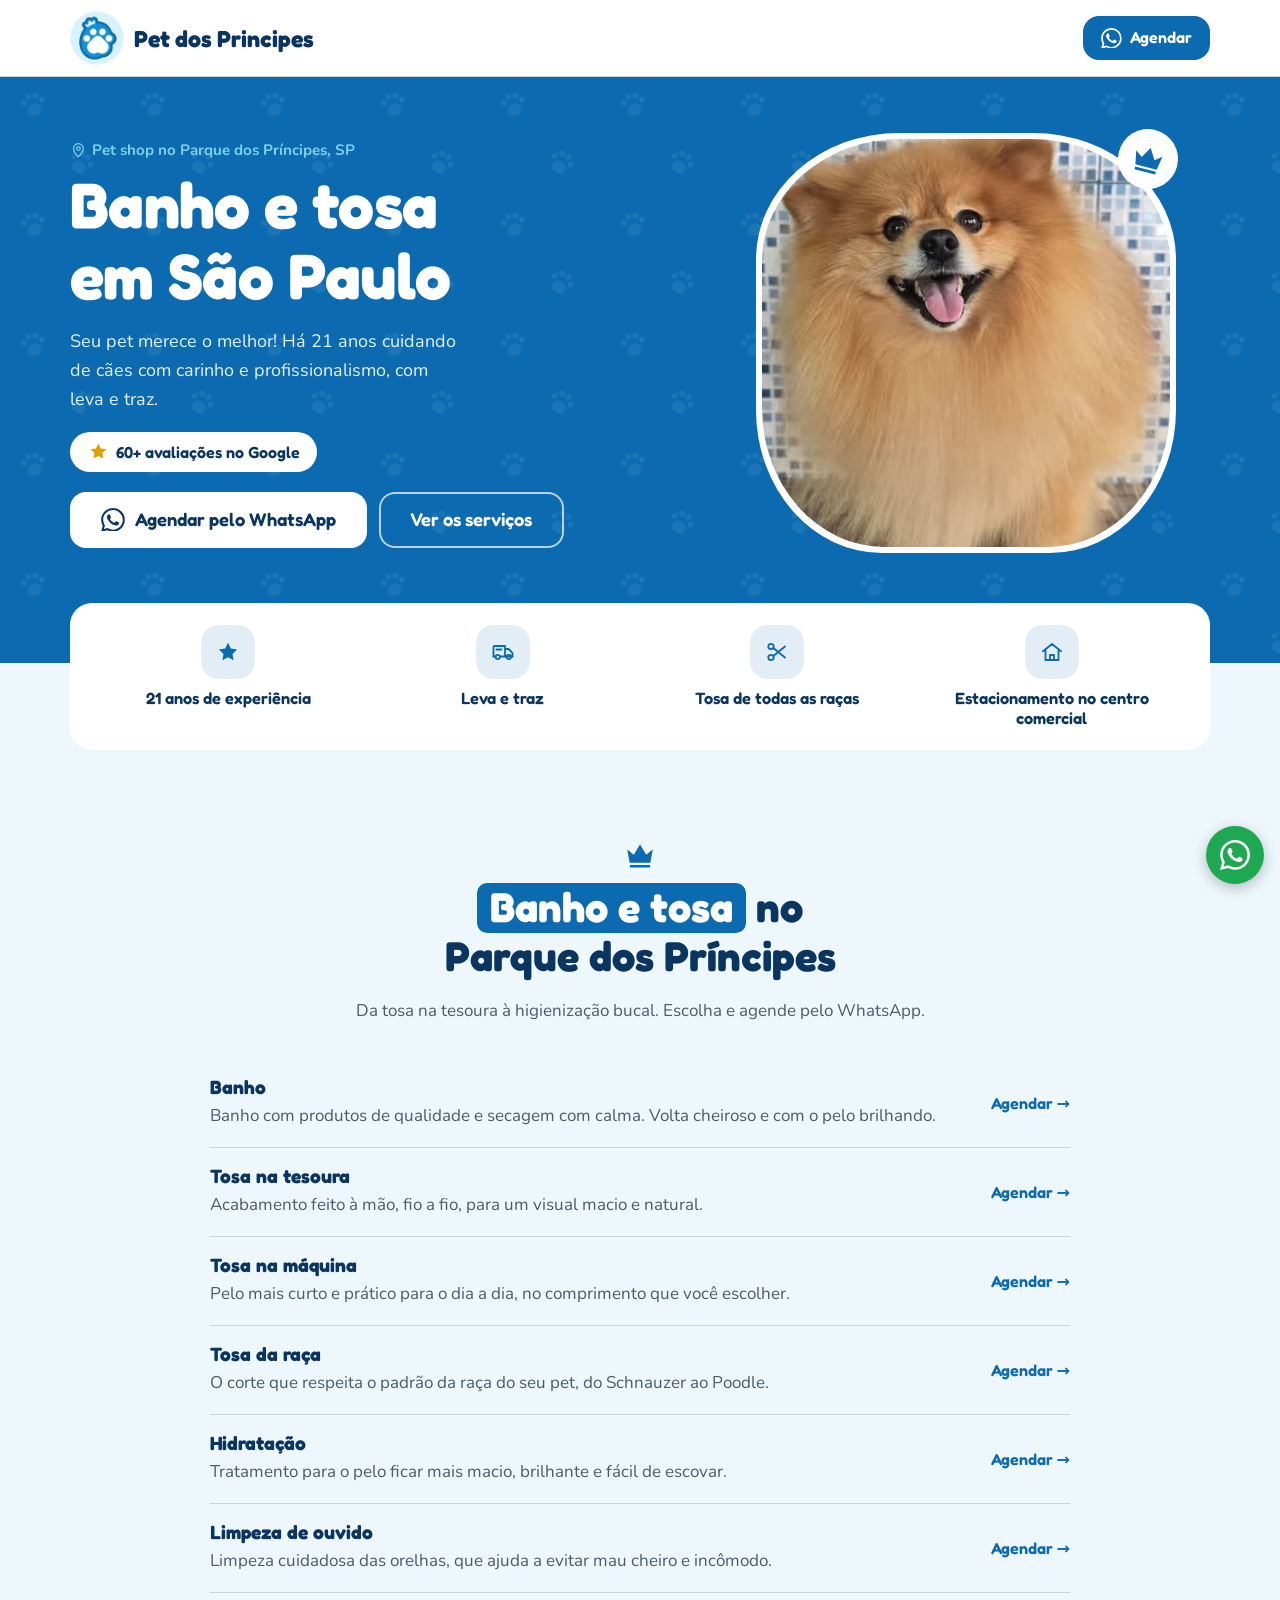
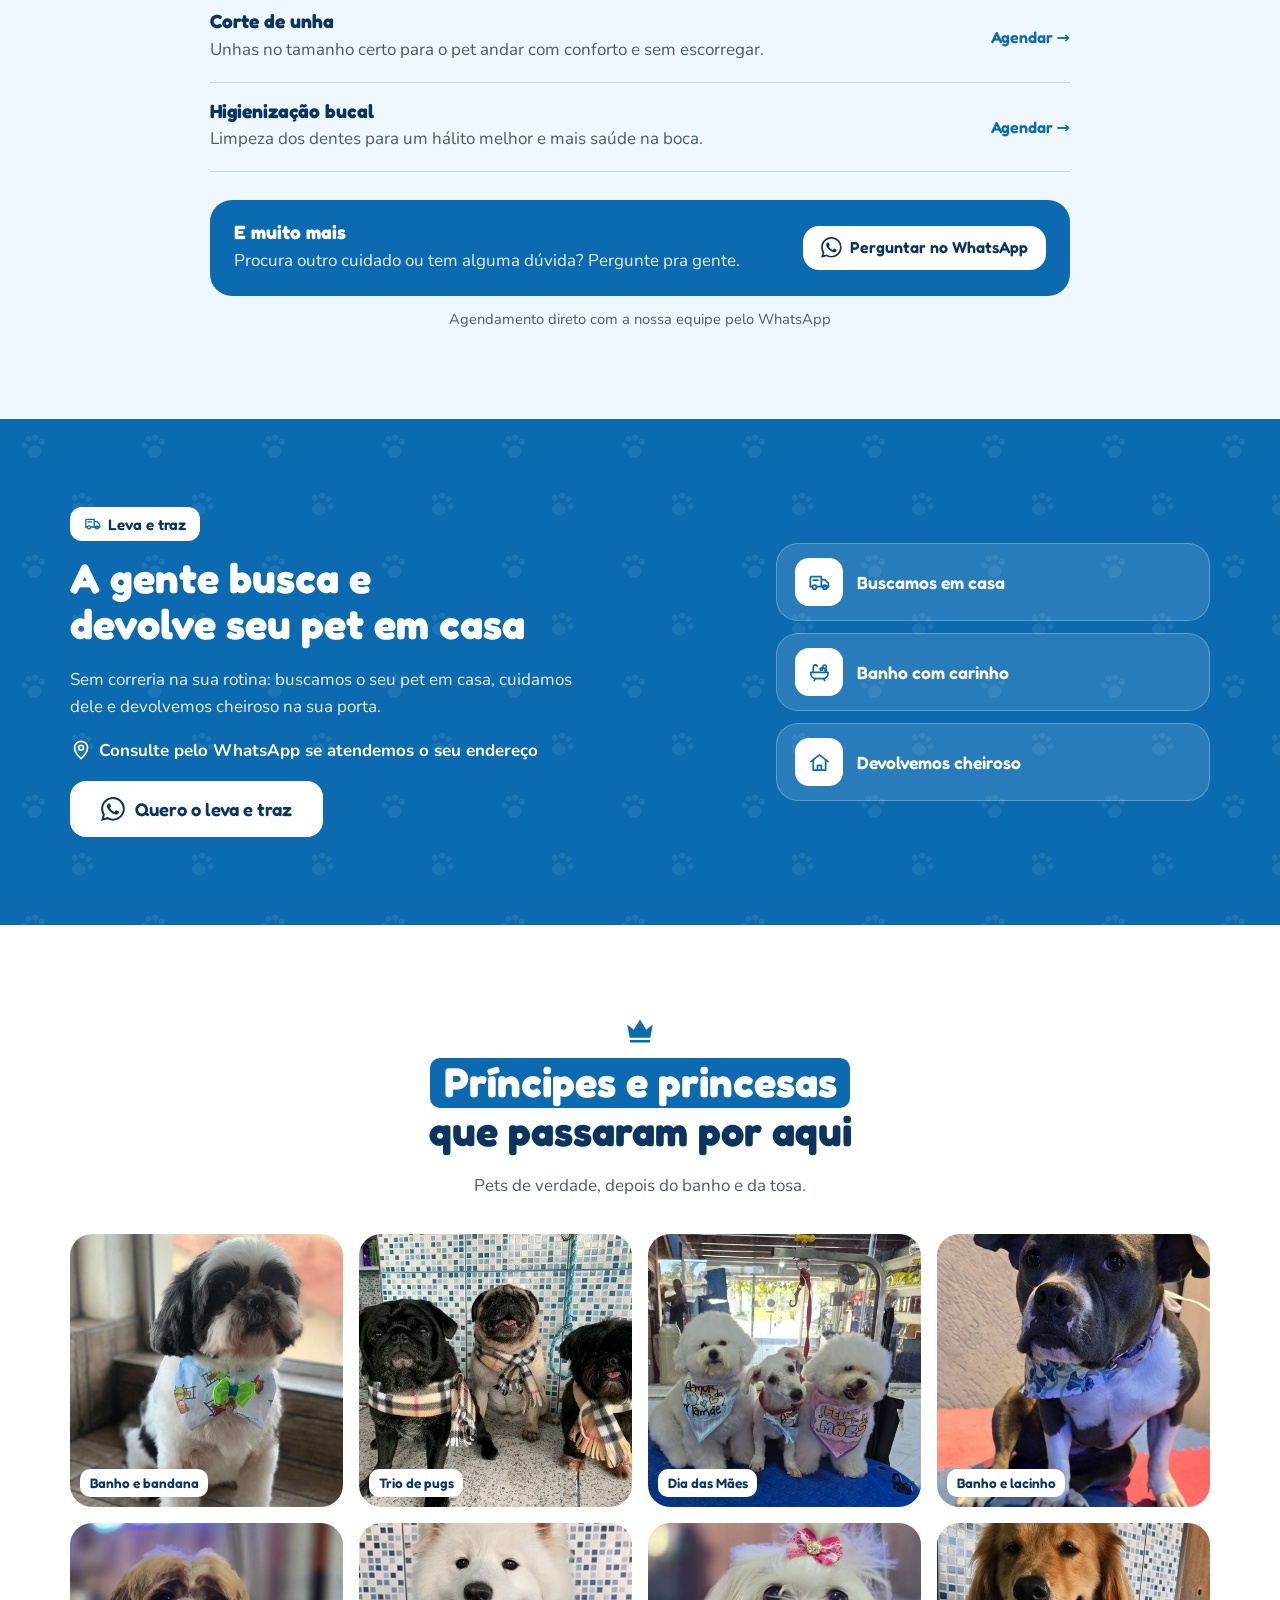
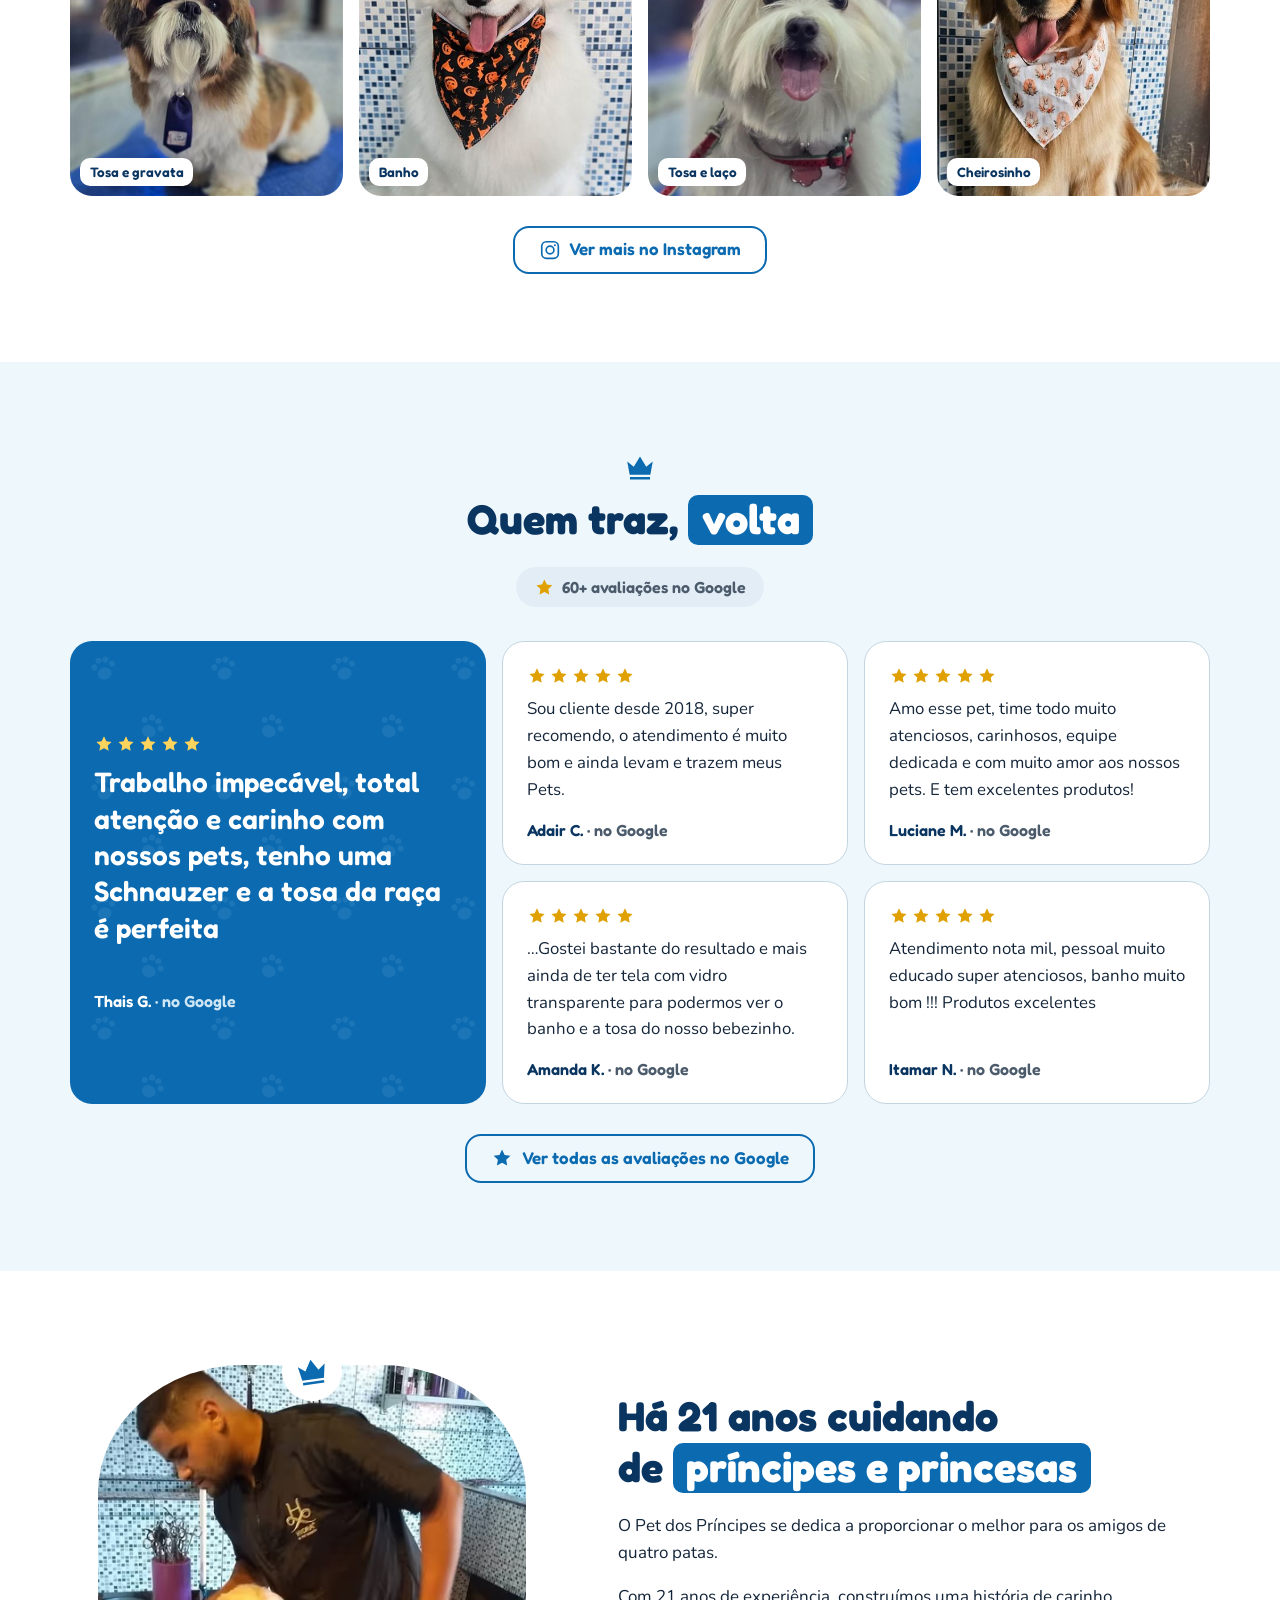
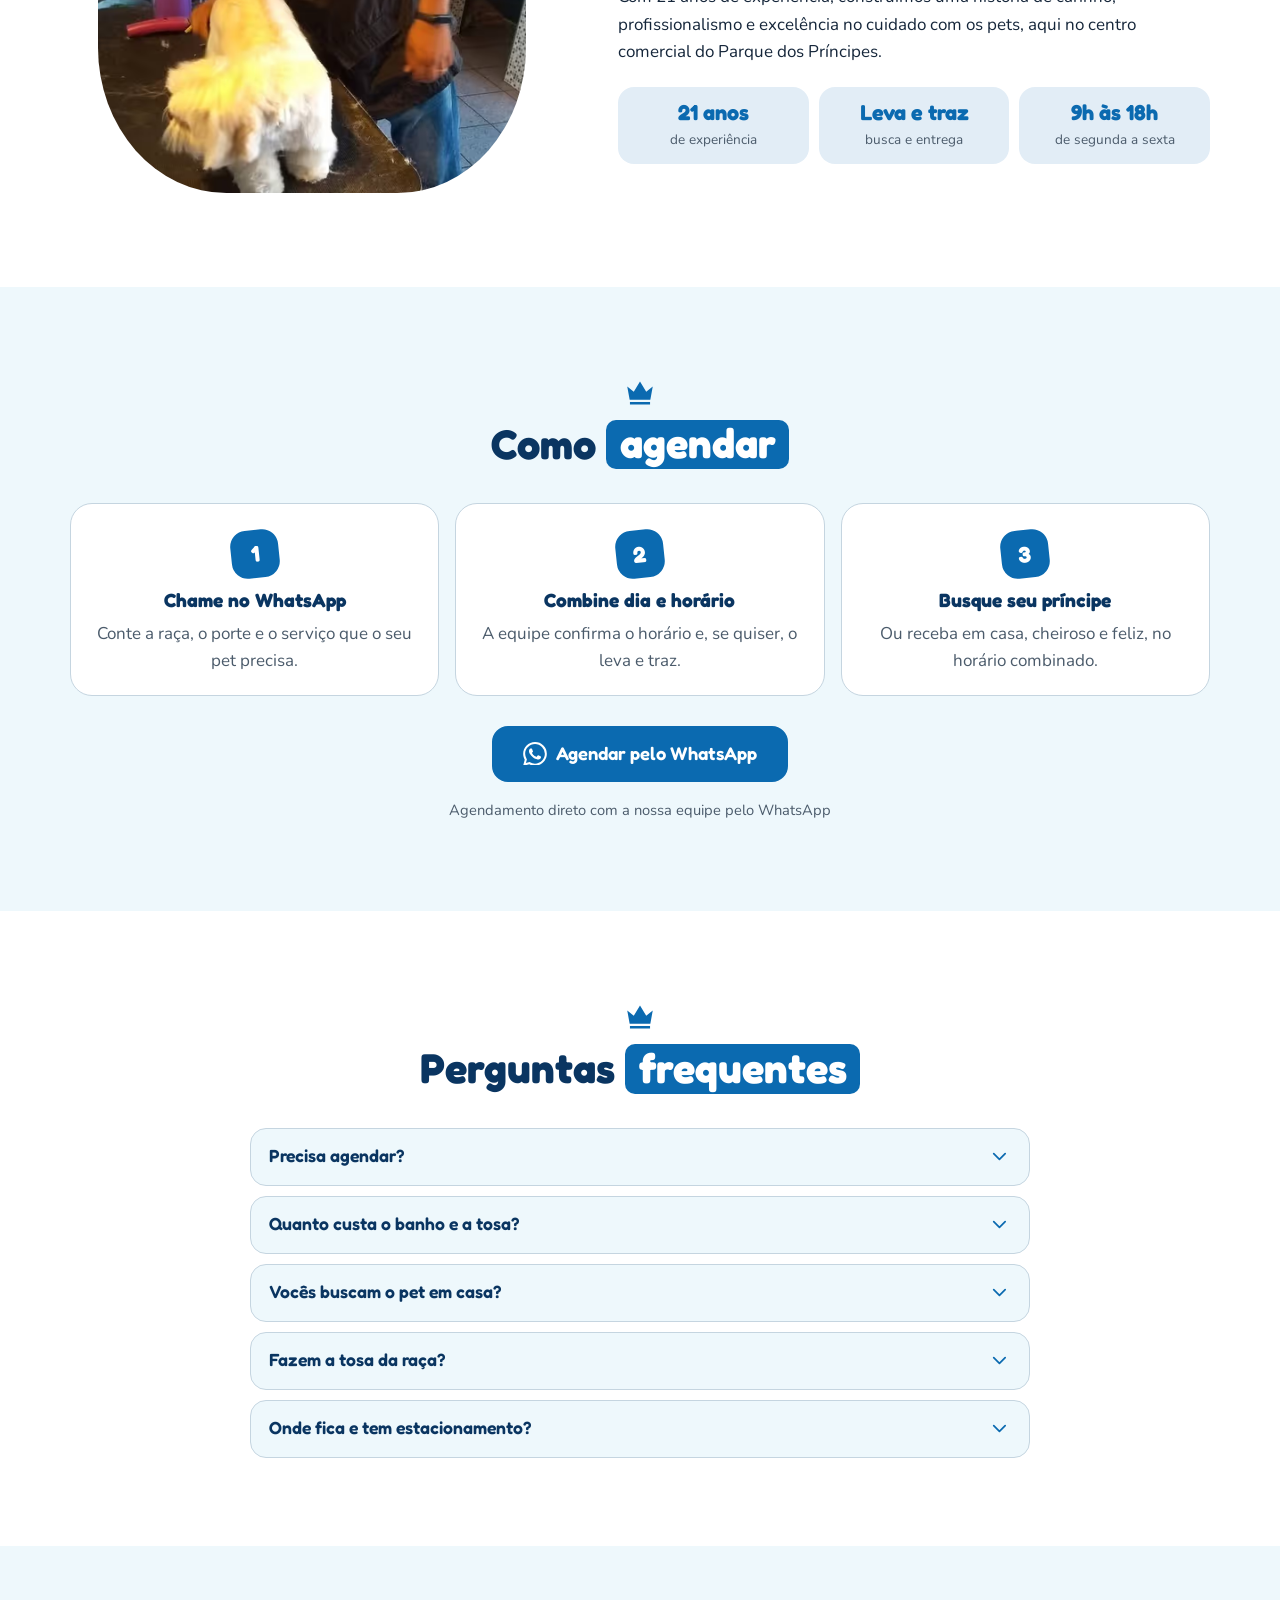
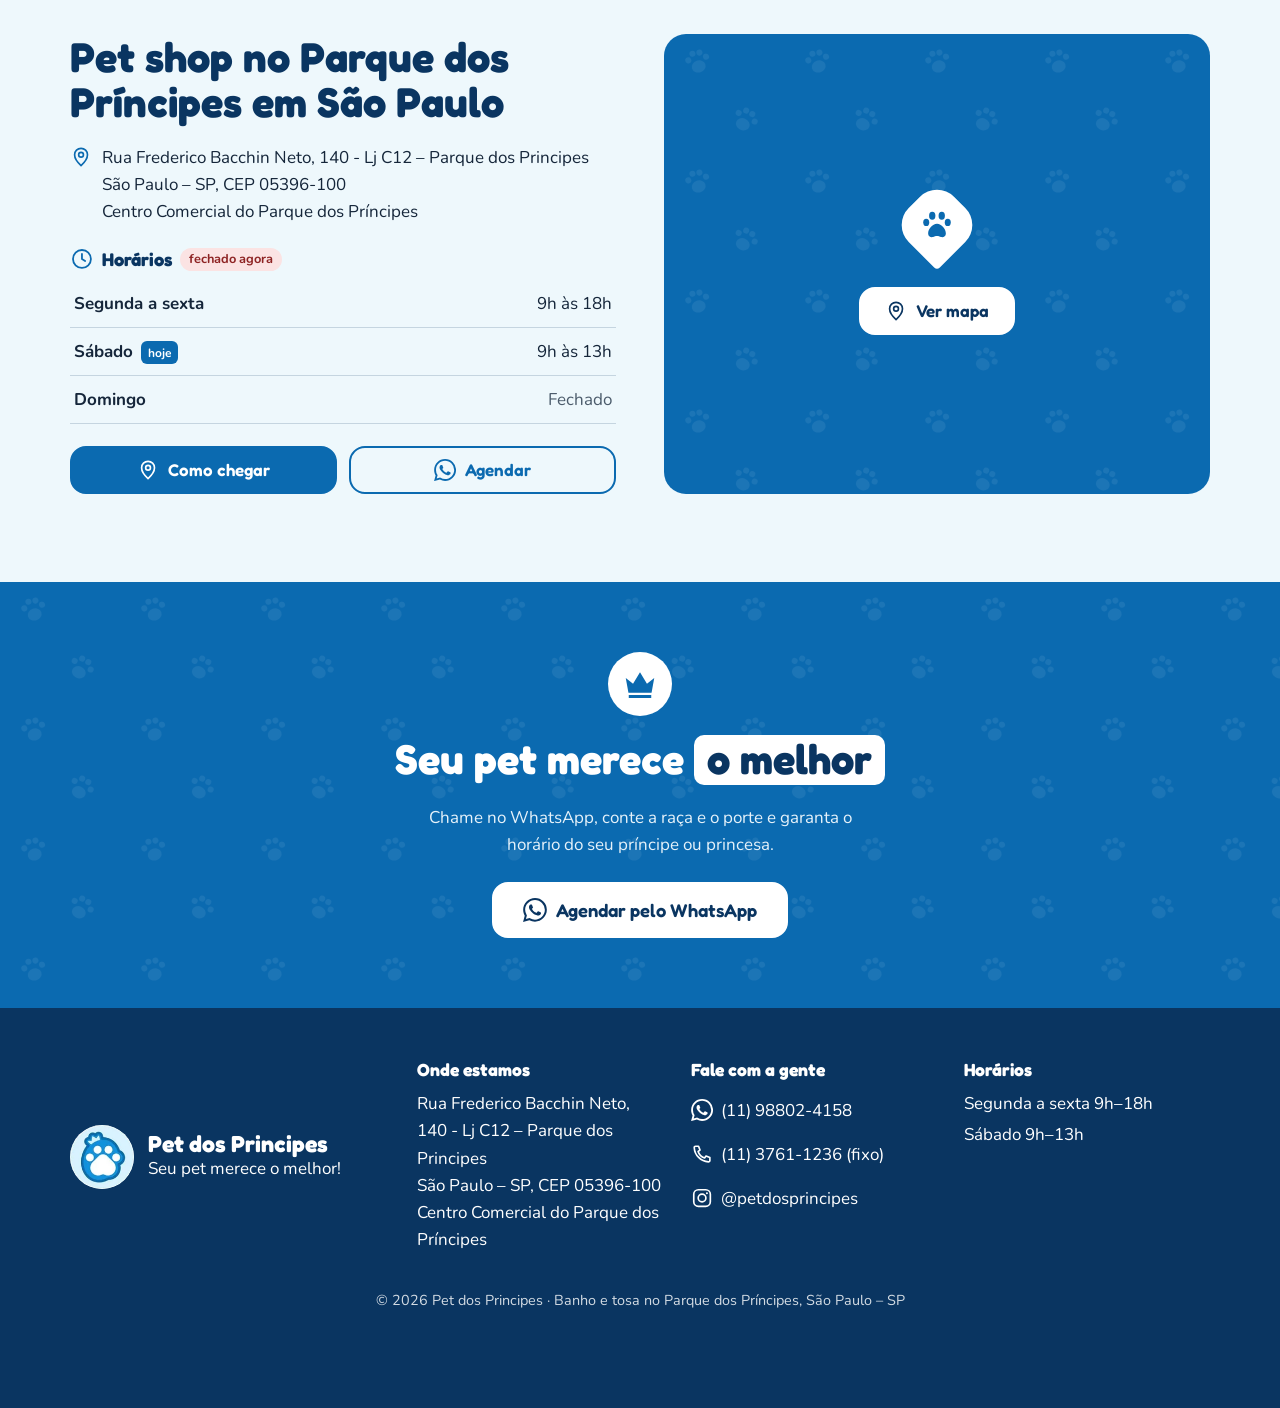
==== commit e8f34645: "Atualização do projeto" ====
--- a/index.html
+++ b/index.html
@@ -254,7 +254,7 @@
 <body>
   <a class="pular" href="#conteudo">Pular para o conteúdo</a>
   <svg width="0" height="0" style="position:absolute" aria-hidden="true" focusable="false">
-  <symbol id="i-whats" viewBox="0 0 24 24"><path fill="currentColor" stroke="none" d="M12 2a10 10 0 0 0-8.6 15.1L2 22l5-1.3A10 10 0 1 0 12 2zm0 1.8a8.2 8.2 0 1 1-4.2 15.3l-.3-.2-3 .8.8-2.9-.2-.3A8.2 8.2 0 0 1 12 3.8z"/><path fill="currentColor" stroke="none" d="M8.6 7.3c.2 0 .4 0 .6.5l.8 1.9c.1.2.1.4 0 .6l-.4.6-.4.4c-.1.2-.3.3-.1.6.2.3.8 1.3 1.7 2.1 1.2 1 2.1 1.3 2.4 1.5.3.1.5.1.6-.1l.9-1c.2-.3.4-.2.6-.1l1.8.9c.3.1.5.2.5.3.1.2.1.8-.2 1.5-.3.7-1.6 1.4-2.2 1.4-.6.1-1.1.3-3.8-.8-3.2-1.3-5.2-4.5-5.4-4.7-.2-.2-1.3-1.7-1.3-3.3 0-1.5.8-2.3 1.1-2.6.3-.3.6-.4.8-.4h.4z"/></symbol>
+  <symbol id="i-whats" viewBox="0 0 24 24"><path fill="currentColor" stroke="none" d="M17.472 14.382c-.297-.149-1.758-.867-2.03-.967-.273-.099-.471-.148-.67.15-.197.297-.767.966-.94 1.164-.173.199-.347.223-.644.075-.297-.15-1.255-.463-2.39-1.475-.883-.788-1.48-1.761-1.653-2.059-.173-.297-.018-.458.13-.606.134-.133.298-.347.446-.52.149-.174.198-.298.298-.497.099-.198.05-.371-.025-.52-.075-.149-.669-1.612-.916-2.207-.242-.579-.487-.5-.669-.51-.173-.008-.371-.01-.57-.01-.198 0-.52.074-.792.372-.272.297-1.04 1.016-1.04 2.479 0 1.462 1.065 2.875 1.213 3.074.149.198 2.096 3.2 5.077 4.487.709.306 1.262.489 1.694.625.712.227 1.36.195 1.871.118.571-.085 1.758-.719 2.006-1.413.248-.694.248-1.289.173-1.413-.074-.124-.272-.198-.57-.347m-5.421 7.403h-.004a9.87 9.87 0 01-5.031-1.378l-.361-.214-3.741.982.998-3.648-.235-.374a9.86 9.86 0 01-1.51-5.26c.001-5.45 4.436-9.884 9.888-9.884 2.64 0 5.122 1.03 6.988 2.898a9.825 9.825 0 012.893 6.994c-.003 5.45-4.437 9.884-9.885 9.884m8.413-18.297A11.815 11.815 0 0012.05 0C5.495 0 .16 5.335.157 11.892c0 2.096.547 4.142 1.588 5.945L.057 24l6.305-1.654a11.882 11.882 0 005.683 1.448h.005c6.554 0 11.89-5.335 11.893-11.893a11.821 11.821 0 00-3.48-8.413Z"/></symbol>
   <symbol id="i-coracao" viewBox="0 0 24 24"><path d="M12 20.5s-7.6-4.6-9.5-9.2C1 7.8 3 4.3 6.5 4.3c2.2 0 3.7 1.3 5.5 3.2 1.8-1.9 3.3-3.2 5.5-3.2 3.5 0 5.5 3.5 4 7-1.9 4.6-9.5 9.2-9.5 9.2z"/><g fill="currentColor" stroke="none"><ellipse cx="12" cy="13.6" rx="2.3" ry="1.9"/><circle cx="9.3" cy="10.9" r=".95"/><circle cx="11" cy="9.4" r=".95"/><circle cx="13" cy="9.4" r=".95"/><circle cx="14.7" cy="10.9" r=".95"/></g></symbol>
   <symbol id="i-van" viewBox="0 0 24 24"><path d="M2.5 16.5V7a1 1 0 0 1 1-1H14v10.5M14 9h3.6l3.9 3.9v3.6H14"/><path d="M2.5 16.5h2M9 16.5h6.5M20 16.5h1.5"/><circle cx="6.8" cy="17" r="2.1"/><circle cx="17.8" cy="17" r="2.1"/><path d="M5.5 9.5h5"/></symbol>
   <symbol id="i-gota" viewBox="0 0 24 24"><path d="M12 2.8s6.3 6.6 6.3 11.4a6.3 6.3 0 0 1-12.6 0C5.7 9.4 12 2.8 12 2.8z"/><path d="M9.3 14.4l1.9 1.9 3.6-3.7"/></symbol>
--- a/style.css
+++ b/style.css
@@ -182,3 +182,15 @@
 .mapa{gap:30px}
 .mapa-pino{width:64px;height:64px}
 .depo--destaque blockquote{flex:none;margin-bottom:18px}
+
+/* Celular: tudo centralizado */
+@media (max-width:699px){
+  .difs-lista li{flex-direction:column;text-align:center}
+  .servico,.depo,.faq details p,.local,.rodape-grid{text-align:center}
+  .servico-pe{flex-direction:column;justify-content:center;align-items:center;gap:2px}
+  .leva-passos li,.depo-estrelas,.oferta-validade,.local address,.horarios-titulo,.rodape-marca,.rodape-links a{justify-content:center}
+  .oferta{text-align:center}
+  .faq summary{justify-content:center;text-align:center}
+  .galeria figcaption{left:10px;right:10px;margin-inline:auto;width:fit-content;text-align:center}
+  .rodape-marca{flex-direction:column}
+}
--- a/style.css
+++ b/style.css
@@ -182,3 +182,15 @@
 .mapa{gap:30px}
 .mapa-pino{width:64px;height:64px}
 .depo--destaque blockquote{flex:none;margin-bottom:18px}
+
+/* Celular: tudo centralizado */
+@media (max-width:699px){
+  .difs-lista li{flex-direction:column;text-align:center}
+  .servico,.depo,.faq details p,.local,.rodape-grid{text-align:center}
+  .servico-pe{flex-direction:column;justify-content:center;align-items:center;gap:2px}
+  .leva-passos li,.depo-estrelas,.oferta-validade,.local address,.horarios-titulo,.rodape-marca,.rodape-links a{justify-content:center}
+  .oferta{text-align:center}
+  .faq summary{justify-content:center;text-align:center}
+  .galeria figcaption{left:10px;right:10px;margin-inline:auto;width:fit-content;text-align:center}
+  .rodape-marca{flex-direction:column}
+}
